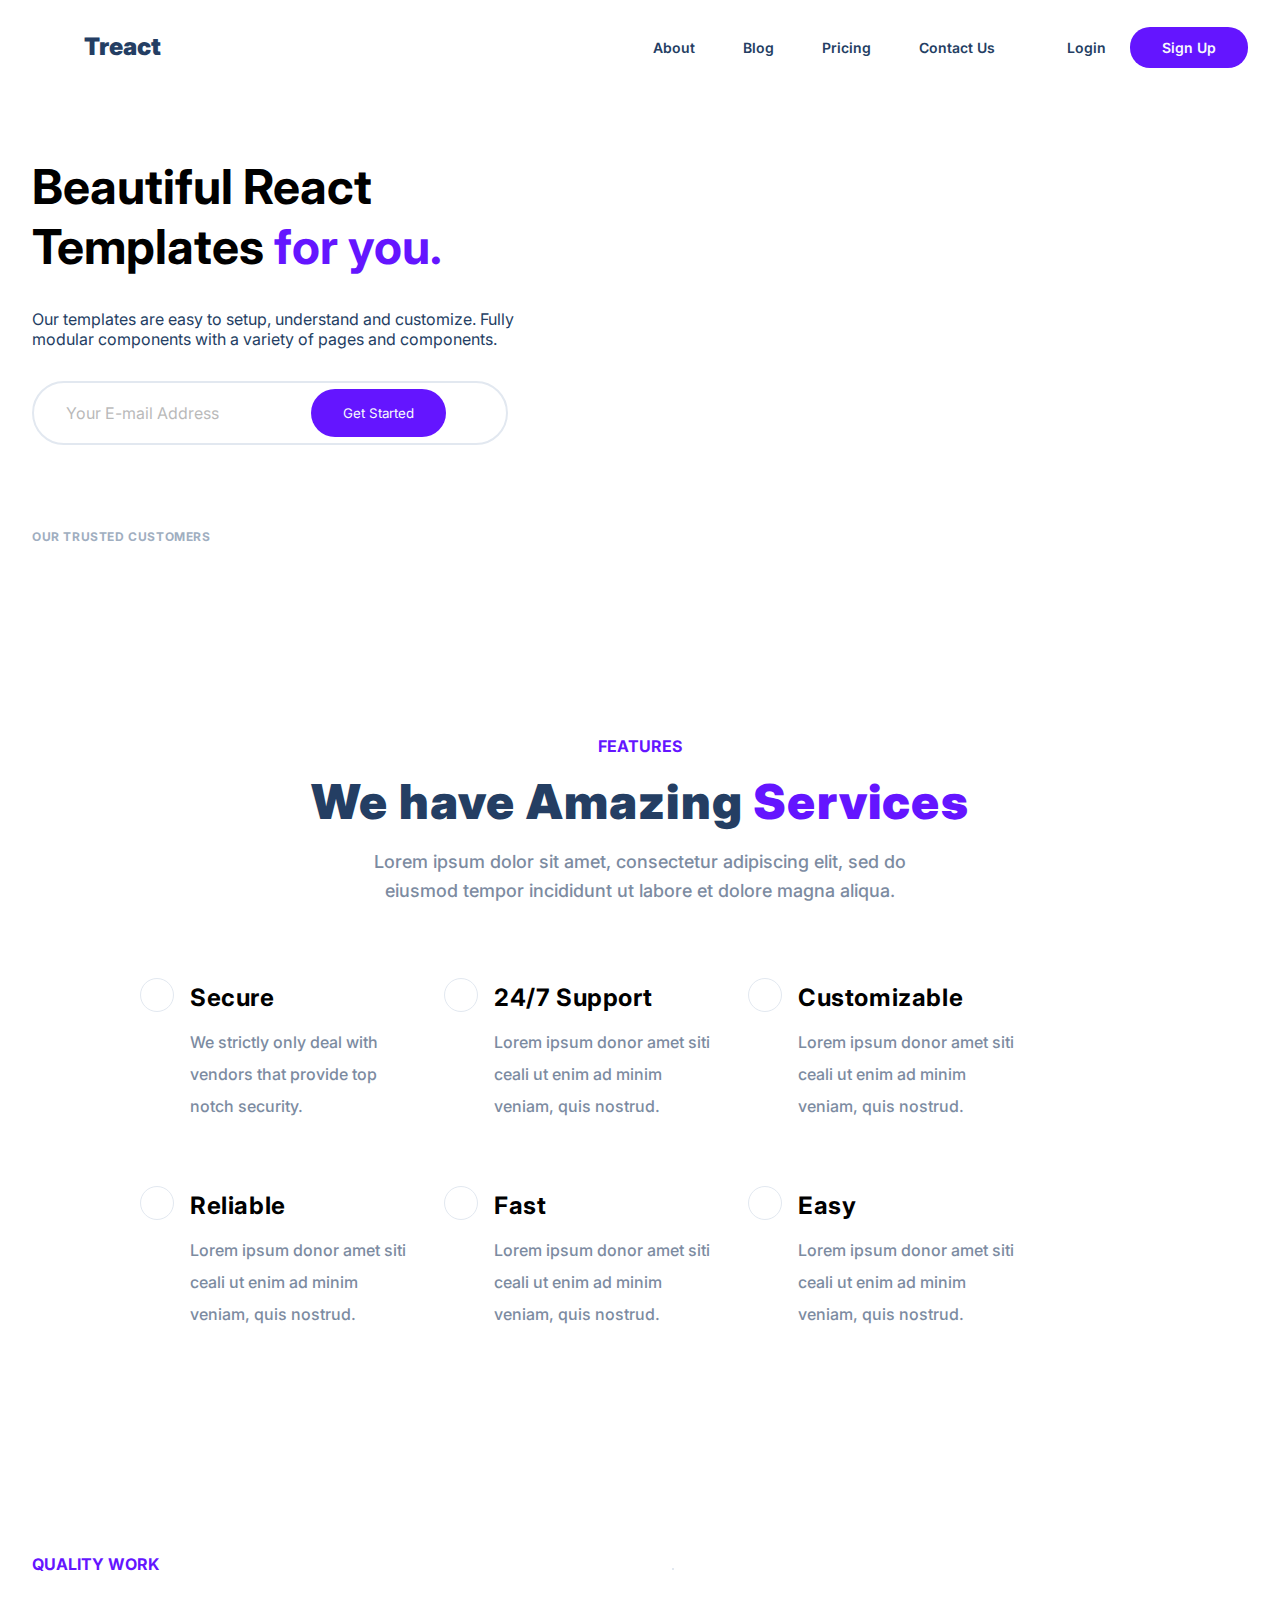
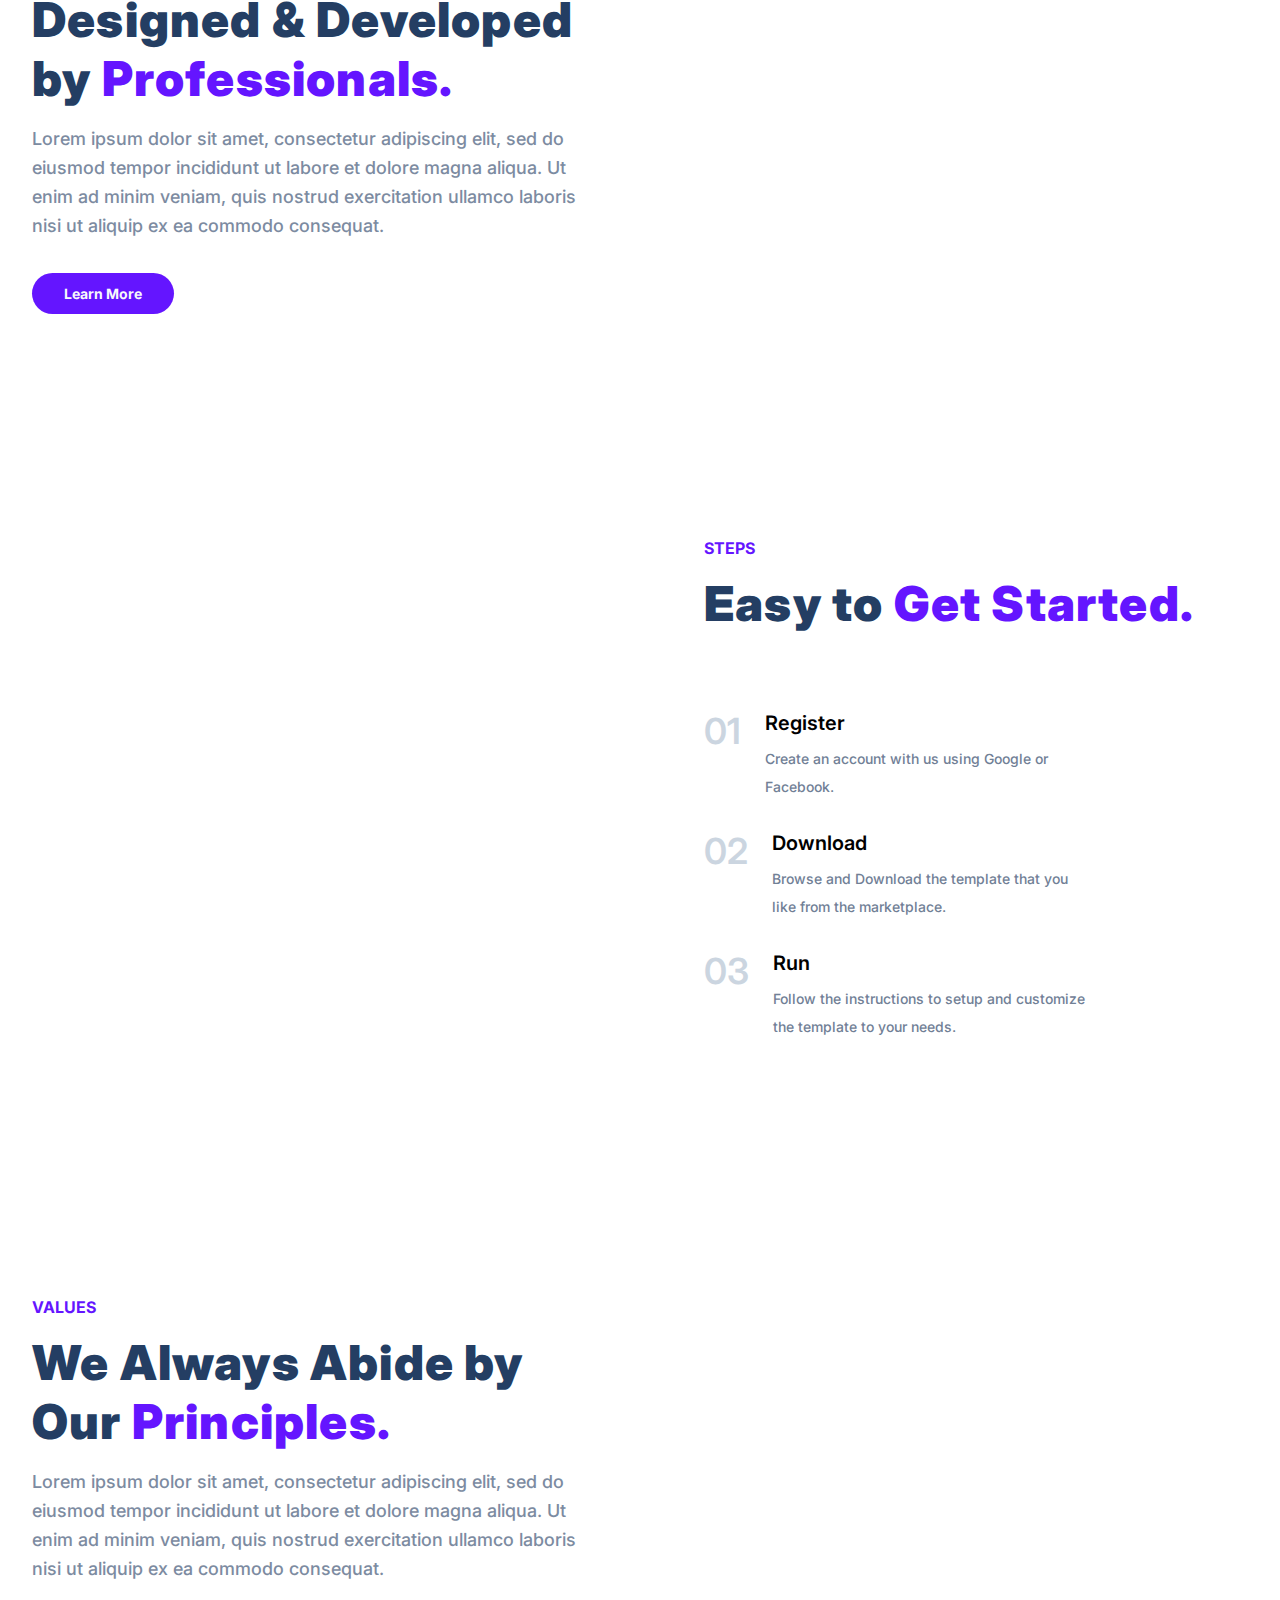
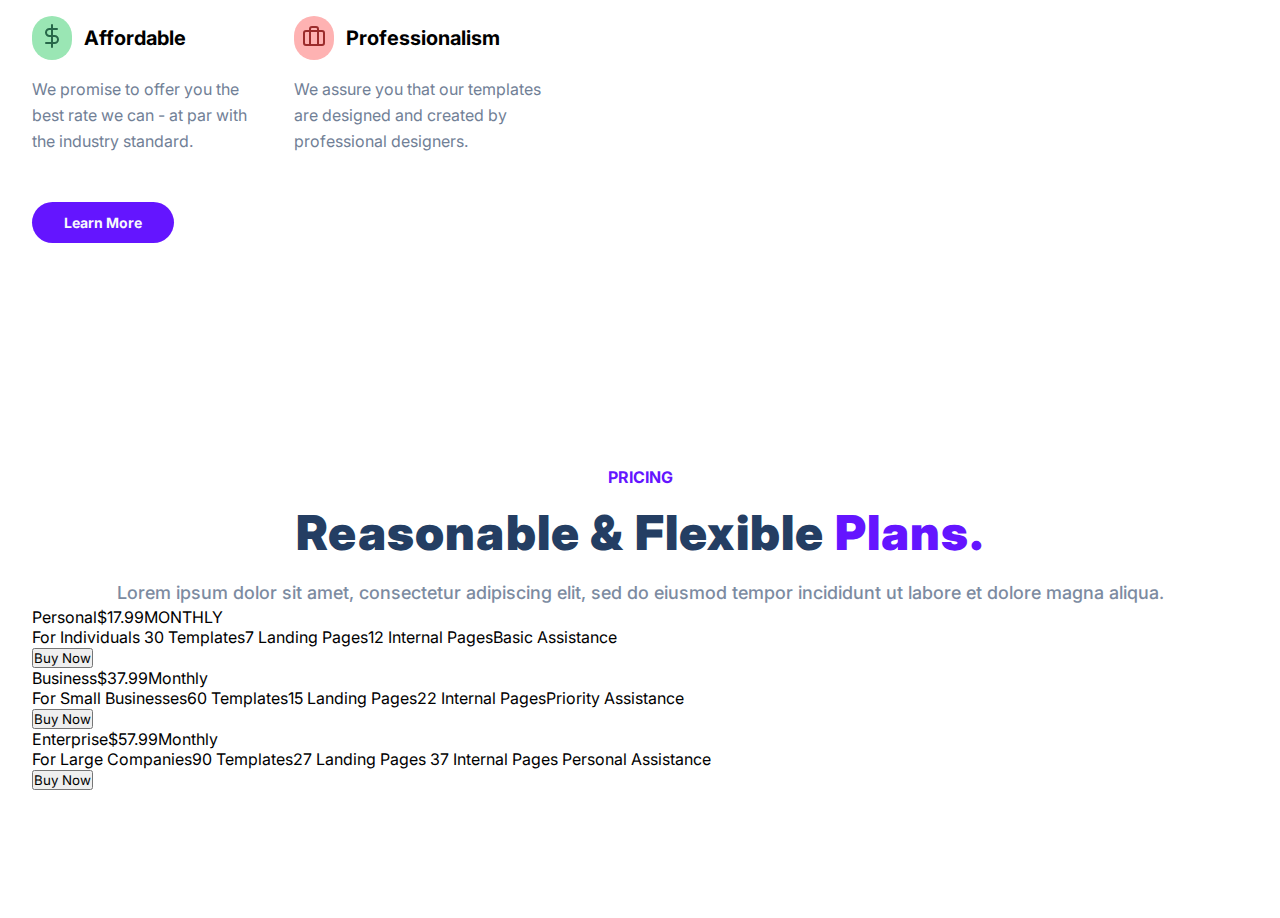
==== src/index.html @ ce2b564f "initial pricing plan boilerplate update" ====
<!DOCTYPE html>
<html lang="en">
  <head>
    <meta charset="UTF-8" />
    <meta http-equiv="X-UA-Compatible" content="IE=edge" />
    <meta name="viewport" content="width=device-width, initial-scale=1.0" />
    <title>Mock React Site</title>
    <link rel="stylesheet" href="styles.css" />
  </head>
  <body>
    <main class="header row">
      <nav>
        <div class="nav__container">
          <div class="nav__logo">
            <a
              class="nav__logo--txt"
              target="_blank"
              href="https://treact.owaiskhan.me/"
              ><img
                class="nav__logo--img"
                src="/assests/logo__Treact.svg"
                alt=""
              />Treact</a
            >
          </div>
          <ul class="nav-menu__links">
            <li><a href="#" class="nav-menu__link">About</a></li>
            <li><a href="#" class="nav-menu__link">Blog</a></li>
            <li><a href="#" class="nav-menu__link">Pricing</a></li>
            <li><a href="#" class="nav-menu__link">Contact Us</a></li>
            <li>
              <a href="#" class="nav-menu__link nav__link--secondary">Login</a>
            </li>
            <li>
              <a href="#" class="nav-menu__link nav__link--primary">Sign Up</a>
            </li>
          </ul>
        </div>
      </nav>

      <section class="landing row">
        <div class="landing__CTA">
          <h1 class="landing__CTA--title">
            Beautiful React Templates <span class="theme-purple">for you.</span>
          </h1>
          <p class="landing__CTA--para">
            Our templates are easy to setup, understand and customize. Fully
            modular components with a variety of pages and components.
          </p>
          <form action="#" class="landing__CTA--form">
            <input
              class="landing__CTA--form-email"
              type="email"
              name="email"
              id="email"
              placeholder="Your E-mail Address"
              required
            />
            <input
              class="landing__CTA--form-submit"
              type="submit"
              value="Get Started"
            />
          </form>
          <p class="landing__CTA--trusted-brands">
            Our Trusted Customers
            <img
              class="landing__CTA--trusted-img"
              src="/assests/trusted-customers__logos.png"
              alt=""
            />
          </p>
        </div>

        <figure class="landing__illustration">
          <img
            class="landing__illustration--img"
            src="/assests/illustration__landing-page.svg"
            alt=""
          />
        </figure>
      </section>
    </main>

    <section class="feautres__container">
      <div class="row">
        <div class="features__header">
          <p class="features__subTitle subTitle">Features</p>
          <h2 class="features__title title">
            We have Amazing <span class="theme-purple">Services</span>
          </h2>
          <p class="features__header--para para">
            Lorem ipsum dolor sit amet, consectetur adipiscing elit, sed do
            eiusmod tempor incididunt ut labore et dolore magna aliqua.
          </p>
        </div>

        <div class="feature__cards">
          <div class="feature__card">
            <img
              src="/assests/services-logo__secure.svg"
              alt=""
              class="feature__card--icon"
            />
            <span class="feature__card--text">
              <span class="feature__card--title">Secure</span>
              <p class="feature__card--para">
                We strictly only deal with vendors that provide top notch
                security.
              </p>
            </span>
          </div>
          <div class="feature__card">
            <img
              src="/assests/services-logo__support.svg"
              alt=""
              class="feature__card--icon"
            />
            <span class="feature__card--text">
              <span class="feature__card--title">24/7 Support</span>
              <p class="feature__card--para">
                Lorem ipsum donor amet siti ceali ut enim ad minim veniam, quis
                nostrud.
              </p>
            </span>
          </div>
          <div class="feature__card">
            <img
              src="/assests/services-logo__customizable.svg"
              alt=""
              class="feature__card--icon"
            />
            <span class="feature__card--text">
              <span class="feature__card--title">Customizable</span>
              <p class="feature__card--para">
                Lorem ipsum donor amet siti ceali ut enim ad minim veniam, quis
                nostrud.
              </p>
            </span>
          </div>
          <div class="feature__card">
            <img
              src="/assests/services-logo__reliable.svg"
              alt=""
              class="feature__card--icon"
            /><span class="feature__card--text">
              <span class="feature__card--title">Reliable</span>
              <p class="feature__card--para">
                Lorem ipsum donor amet siti ceali ut enim ad minim veniam, quis
                nostrud.
              </p>
            </span>
          </div>
          <div class="feature__card">
            <img
              src="/assests/services-logo__fast.svg"
              alt=""
              class="feature__card--icon"
            /><span class="feature__card--text">
              <span class="feature__card--title">Fast</span>
              <p class="feature__card--para">
                Lorem ipsum donor amet siti ceali ut enim ad minim veniam, quis
                nostrud.
              </p>
            </span>
          </div>
          <div class="feature__card">
            <img
              src="/assests/services-logo__easy.svg"
              alt=""
              class="feature__card--icon"
            /><span class="feature__card--text">
              <span class="feature__card--title">Easy</span>
              <p class="feature__card--para">
                Lorem ipsum donor amet siti ceali ut enim ad minim veniam, quis
                nostrud.
              </p>
            </span>
          </div>
        </div>
      </div>
    </section>

    <section class="container" id="quality">
      <div class="row">
        <div class="quality-section__wrapper">
          <div class="quality__text-container">
            <p class="quality__text--subtitle subTitle">Quality Work</p>
            <h2 class="quality__text--title title">
              Designed & Developed by
              <span class="theme-purple">Professionals.</span>
            </h2>
            <p class="quality__text--para para">
              Lorem ipsum dolor sit amet, consectetur adipiscing elit, sed do
              eiusmod tempor incididunt ut labore et dolore magna aliqua. Ut
              enim ad minim veniam, quis nostrud exercitation ullamco laboris
              nisi ut aliquip ex ea commodo consequat.
            </p>
            <button class="quality__text--button learn-more__button">
              Learn More
            </button>
          </div>
          <figure class="quality__illustration">
            <img
              src="/assests/illustration__quality-work-section.png"
              alt=""
              class="quality__illustration--img"
            />
          </figure>
        </div>
      </div>
    </section>

    <section id="steps" class="container">
      <div class="row">
        <div class="steps-section__wrapper">
          <figure class="steps__illustration">
            <img
              src="/assests/illustratation__steps-section.png"
              alt=""
              class="steps__illustration--img"
            />
          </figure>
          <div class="steps__text-container">
            <p class="steps__text--subtitle subTitle">Steps</p>
            <h2 class="steps__text--title title">
              Easy to <span class="theme-purple">Get Started.</span>
            </h2>
            <ul class="steps__get-started-steps">
              <li class="steps__get-started-step">
                <div class="steps__get-started-step--number">01</div>
                <div class="steps__get-started-step--description">
                  <h6 class="steps__get-started-step--description-title">
                    Register
                  </h6>
                  <p class="steps__get-started-step--description-para">
                    Create an account with us using Google or Facebook.
                  </p>
                </div>
              </li>
              <li class="steps__get-started-step">
                <div class="steps__get-started-step--number">02</div>
                <div class="steps__get-started-step--description">
                  <h6 class="steps__get-started-step--description-title">
                    Download
                  </h6>
                  <p class="steps__get-started-step--description-para">
                    Browse and Download the template that you like from the
                    marketplace.
                  </p>
                </div>
              </li>
              <li class="steps__get-started-step">
                <div class="steps__get-started-step--number">03</div>
                <div class="steps__get-started-step--description">
                  <h6 class="steps__get-started-step--description-title">
                    Run
                  </h6>
                  <p class="steps__get-started-step--description-para">
                    Follow the instructions to setup and customize the template
                    to your needs.
                  </p>
                </div>
              </li>
            </ul>
          </div>
        </div>
      </div>
    </section>

    <section class="container">
      <div class="row">
        <div class="values-section__wrapper">
          <div class="values__text-wrapper">
            <p class="values__text--subTitle subTitle">Values</p>
            <h2 class="values__text--title title">
              We Always Abide by Our
              <span class="theme-purple">Principles.</span>
            </h2>
            <p class="values__text--para para">
              Lorem ipsum dolor sit amet, consectetur adipiscing elit, sed do
              eiusmod tempor incididunt ut labore et dolore magna aliqua. Ut
              enim ad minim veniam, quis nostrud exercitation ullamco laboris
              nisi ut aliquip ex ea commodo consequat.
            </p>
            <ul class="values__text--subparas">
              <li class="values__text--subpara">
                <div class="values__text--subpara-header">
                  <div class="values__text--subpara-header-icon dollar-icon">
                    <svg
                      xmlns="http://www.w3.org/2000/svg"
                      width="24"
                      height="24"
                      viewBox="0 0 24 24"
                      fill="none"
                      stroke="currentColor"
                      stroke-width="2"
                      stroke-linecap="round"
                      stroke-linejoin="round"
                      class="feather feather-dollar-sign"
                    >
                      <line x1="12" y1="1" x2="12" y2="23"></line>
                      <path
                        d="M17 5H9.5a3.5 3.5 0 0 0 0 7h5a3.5 3.5 0 0 1 0 7H6"
                      ></path>
                    </svg>
                  </div>
                  <div class="values__text--subpara-header-title">
                    Affordable
                  </div>
                </div>
                <p class="values__text--subpara-description">
                  We promise to offer you the best rate we can - at par with the
                  industry standard.
                </p>
              </li>
              <li class="values__text--subpara">
                <div class="values__text--subpara-header">
                  <div class="values__text--subpara-header-icon case-icon">
                    <svg
                      xmlns="http://www.w3.org/2000/svg"
                      width="24"
                      height="24"
                      viewBox="0 0 24 24"
                      fill="none"
                      stroke="currentColor"
                      stroke-width="2"
                      stroke-linecap="round"
                      stroke-linejoin="round"
                      class="feather feather-briefcase"
                    >
                      <rect
                        x="2"
                        y="7"
                        width="20"
                        height="14"
                        rx="2"
                        ry="2"
                      ></rect>
                      <path
                        d="M16 21V5a2 2 0 0 0-2-2h-4a2 2 0 0 0-2 2v16"
                      ></path>
                    </svg>
                  </div>
                  <div class="values__text--subpara-header-title">
                    Professionalism
                  </div>
                </div>
                <p class="values__text--subpara-description">
                  We assure you that our templates are designed and created by
                  professional designers.
                </p>
              </li>
            </ul>
            <button class="values__text--button learn-more__button">
              Learn More
            </button>
          </div>
          <figure class="values__illustration">
            <img
              src="/assests/illustration__values.svg"
              alt=""
              class="values__illustration--img"
            />
          </figure>
        </div>
      </div>
    </section>

    <section id="pricing" class="container">
      <div class="row">
        <div class="pricing-section__wrapper">
          <div class="pricing__text--wrapper">
            <div class="pricing__text--subtitle subTitle">Pricing</div>
            <div class="pricing__text-title title">
              Reasonable & Flexible <span class="theme-purple">Plans.</span>
            </div>
            <div class="pricing__text--para para">
              Lorem ipsum dolor sit amet, consectetur adipiscing elit, sed do
              eiusmod tempor incididunt ut labore et dolore magna aliqua.
            </div>
          </div>
          <div class="pricing__plans--wrapper">
            <div class="pricing__plan">
              <div class="pricing__plan--header">
                <span class="pricing__plan--header-name">Personal</span
                ><span class="pricing__plan--header-price">$17.99</span
                ><span class="pricing__plan--header-duration">MONTHLY</span>
              </div>
              <div class="pricing__plan--features">
                <span class="pricing__plan--feature-header"
                  >For Individuals </span
                ><span class="pricing__plan--feature">30 Templates</span
                ><span class="pricing__plan--feature">7 Landing Pages</span
                ><span class="pricing__plan--feature">12 Internal Pages</span
                ><span class="pricing__plan--feature">Basic Assistance</span>
              </div>
              <div class="pricing__plan--action">
                <button class="pricing__plan--action-button">Buy Now</button>
              </div>
            </div>
            <div class="pricing__plan">
              <div class="pricing__plan--header">
                <span class="pricing__plan--header-name">Business</span
                ><span class="pricing__plan--header-price">$37.99</span
                ><span class="pricing__plan--header-duration">Monthly</span>
              </div>
              <div class="pricing__plan--features">
                <span class="pricing__plan--feature-header"
                  >For Small Businesses</span
                ><span class="pricing__plan--feature">60 Templates</span
                ><span class="pricing__plan--feature">15 Landing Pages</span
                ><span class="pricing__plan--feature">22 Internal Pages</span
                ><span class="pricing__plan--feature">Priority Assistance</span>
              </div>
              <div class="pricing__plan--action">
                <button class="pricing__plan--action-button">Buy Now</button>
              </div>
            </div>
            <div class="pricing__plan">
              <div class="pricing__plan--header">
                <span class="pricing__plan--header-name">Enterprise</span
                ><span class="pricing__plan--header-price">$57.99</span
                ><span class="pricing__plan--header-duration">Monthly</span>
              </div>
              <div class="pricing__plan--features">
                <span class="pricing__plan--feature-header"
                  >For Large Companies</span
                ><span class="pricing__plan--feature">90 Templates</span
                ><span class="pricing__plan--feature">27 Landing Pages </span
                ><span class="pricing__plan--feature">37 Internal Pages </span
                ><span class="pricing__plan--feature"
                  >Personal Assistance
                </span>
              </div>
              <div class="pricing__plan--action">
                <button class="pricing__plan--action-button">Buy Now</button>
              </div>
            </div>
          </div>
        </div>
      </div>
    </section>
  </body>
</html>
---- src/styles.css ----
@import url("https://fonts.googleapis.com/css2?family=Inter:wght@400;500;600;700;900&display=swap");
* {
  font-family: "Inter", sans-serif;
  margin: 0;
  padding: 0;
  box-sizing: border-box;
}

/* ----- Generic Styles -------*/
body {
  padding: 32px;
}

.container {
  padding: 96px 0;
}

.row {
  width: 100%;
  max-width: 1280px;
  margin: 0 auto;
}

ul,
li {
  list-style: none;
}

a {
  text-decoration: none;
}

.theme-purple {
  color: #6415ff;
}

.subTitle {
  margin-bottom: 1rem;
  color: #6415ff;
  font-size: inherit;
  font-weight: 700;
  text-transform: uppercase;
}

.title {
  font-size: 3rem;
  font-weight: 900;
  letter-spacing: 0.025em;
  color: rgb(36 62 99);
}

.para {
  width: 100%;
  font-size: 1.125rem;
  margin-top: 1rem;
  font-weight: 500;
  line-height: 1.625;
  color: rgb(124 139 161);
}

.learn-more__button {
  color: #f7fafc;
  background-color: #6415ff;
  display: inline-block;
  font-size: 0.875rem;
  border-radius: 9999px;
  padding: 0.75rem 2rem;
  font-weight: 700;
  transition: all 300ms ease-in;
  cursor: pointer;
  width: fit-content;
  border: none;
}

.learn-more__button:hover {
  background-color: #5011cc;
}

/* --------- Navbar ------------- */
nav {
  display: flex;
}

.nav__container {
  width: 100%;
  max-width: 1280px;
  margin: 0 auto;
  display: flex;
  justify-content: space-between;
  align-items: center;
}

.nav__logo {
  margin-right: 24px;
}

.nav__logo--img {
  width: 40px;
  margin-right: 12px;
}

.nav__logo--txt {
  display: flex;
  align-items: center;
  text-decoration: none;
  color: #243e63;
  font-size: 24px;
  font-weight: 900;
  transition: all 200ms ease-in-out;
}

.nav__logo--txt:hover {
  color: #6415ff;
}

.nav-menu__links {
  display: flex;
  justify-content: space-around;
}

.nav-menu__link {
  margin: 0 24px;
  color: #243e63;
  font-size: 14px;
  font-weight: 600;
  padding-bottom: 4px;
  transition: color 300ms ease-in;
}

.nav-menu__link:hover {
  color: #6415ff;
  border-bottom: solid #6415ff 2px;
}

.nav__link--secondary {
  margin-left: 48px;
}

.nav__link--primary {
  color: #f7fafc;
  background-color: #6415ff;
  margin: 0;
  padding: 12px 32px;
  border-radius: 20px;
}

.nav__link--primary:hover {
  border: none;
  color: #edf2f7;
  background-color: #5011cc;
}

/* ------------ landing section ----------- */
.landing {
  padding: 96px 0;
  display: flex;
}

.landing__CTA {
  width: 40%;
  display: flex;
  flex-direction: column;
}

.landing__CTA--title {
  font-size: 3rem;
  font-weight: 700;
  line-height: 1.25;
}

.landing__CTA--para {
  margin: 2rem 0;
  font-size: 1rem;
  line-height: inherit;
  color: #243e63;
}

.landing__CTA--form {
  position: relative;
}

.landing__CTA--form-email {
  padding: 1.25rem 12rem 1.25rem 2rem;
  border: solid 2px rgb(226, 232, 240);
  border-radius: 9999px;
  font-size: 100%;
}

.landing__CTA--form-email::placeholder {
  opacity: 0.5;
}

.landing__CTA--form-submit {
  position: absolute;
  top: 0;
  bottom: 0;
  right: 4rem;
  margin: 8px 8px 8px 0%;
  padding: 1rem 2rem;
  border-radius: 2rem;
  color: #f7fafc;
  background-color: #6415ff;
  border: none;
}

.landing__CTA--trusted-brands {
  margin-top: 5rem;
  font-size: 0.75rem;
  font-weight: 700;
  text-transform: uppercase;
  letter-spacing: 0.05em;
  color: rgb(160 174 192);
}

.landing__CTA--trusted-img {
  padding-right: 8rem;
  margin-top: 1rem;
  width: 100%;
  opacity: 0.5;
}

.landing__illustration {
  width: 60%;
}

.landing__illustration--img {
  width: 100%;
}

/* ----------- features ------------ */
.feautres__container {
  padding: 96px 0;
}

.feautres__container .row {
  display: flex;
  flex-direction: row;
  align-items: stretch;
  justify-content: center;
  max-width: 1024px;
  flex-flow: column wrap;
}

.features__header {
  display: flex;
  flex-direction: column;
  justify-content: center;
  align-items: center;
}

.features__title {
  text-align: center;
}

.features__header--para {
  text-align: center;
  max-width: 36rem;
}

.feature__cards {
  margin-top: 2.5rem;
  display: flex;
  flex-wrap: wrap;
}

.feature__card {
  width: calc(100% / 3);
  max-width: 18rem;
  flex-direction: row;
  justify-content: space-between;
  align-items: flex-start;
  text-align: left;
  display: flex;
  height: 100%;
  padding: 2rem 0.25rem;
  margin: 0 8px;
}

.feature__card--icon {
  flex-shrink: 0;
  border-radius: 9999px;
  border-width: 1px;
  padding: 1rem;
  text-align: center;
  border: solid 1px rgb(226, 232, 240);
  max-width: 100%;
}

.feature__card--text {
  text-align: left;
  margin-left: 1rem;
  margin-top: 0.5rem;
}

.feature__card--title {
  margin-top: 1rem;
  font-size: 1.5rem;
  font-weight: 700;
  line-height: 1;
  letter-spacing: 0.025em;
}

.feature__card--para {
  margin-top: 1rem;
  font-weight: 500;
  line-height: 2;
  color: rgb(124 139 161);
}

/* ---------- Quality Work Section ---------- */

.quality-section__wrapper {
  width: 100%;
  display: flex;
  flex-direction: row;
}

.quality__text-container {
  width: 50%;
  display: flex;
  flex-direction: column;
  margin-right: 4rem;
}

.quality__text--button {
  margin-top: 2rem;
}

.quality__illustration {
  width: 50%;
}

.quality__illustration--img {
  width: 100%;
  border: solid rgb(226, 232, 240) 1px;
}

/* ----------- steps ------------------. */
.steps-section__wrapper {
  width: 100%;
  display: flex;
  flex-direction: row;
}

.steps__illustration {
  width: 50%;
  display: flex;
  align-items: center;
  flex-shrink: 0;
}

.steps__illustration--img {
  max-width: 100%;
}

.steps__text-container {
  width: 50%;
  display: flex;
  flex-direction: column;
  margin-left: 4rem;
  padding: 2rem 0;
  justify-content: center;
}

.steps__get-started-steps {
  margin-top: 3rem;
}

.steps__get-started-step {
  margin-top: 2rem;
  display: flex;
  flex-direction: row;
  align-items: flex-start;
}

.steps__get-started-step--number {
  font-size: 2.25rem;
  font-weight: 600;
  line-height: 1;
  color: rgb(203 213 224);
}

.steps__get-started-step--description {
  margin-left: 1.5rem;
}

.steps__get-started-step--description-title {
  font-size: 1.25rem;
  font-weight: 600;
  line-height: 1;
}

.steps__get-started-step--description-para {
  margin-top: 0.75rem;
  max-width: 20rem;
  font-size: 0.875rem;
  font-weight: 500;
  line-height: 2;
  color: rgb(113 128 150);
}

/* --------------- Values ----------- */
.values-section__wrapper {
  width: 100%;
  display: flex;
}

.values__text-wrapper {
  width: 50%;
  margin-right: 4rem;
  padding: 2rem 0;
}

.values__text--subparas {
  display: flex;
  max-width: none;
  text-align: left;
}

.values__text--subpara {
  margin-top: 2rem;
  margin-right: 2rem;
  display: flex;
  flex-direction: column;
  align-items: flex-start;
}

.values__text--subpara-header {
  display: flex;
  align-items: center;
}

.values__text--subpara-header-icon {
  padding: 0.5rem;
  flex-shrink: 0;
  margin: auto;
  border-radius: 9999px;
  vertical-align: middle;
  overflow: hidden;
}

.dollar-icon {
  background-color: #9ae6b4;
  color: rgb(39 103 73);
}

.case-icon {
  background-color: rgb(254, 178, 178);
  color: rgb(155, 44, 44);
}

.values__text--subpara-header-title {
  margin-left: 0.75rem;
  font-size: 1.25rem;
  font-weight: 700;
}

.values__text--subpara-description {
  margin-top: 1rem;
  line-height: 1.625;
  color: #718096;
}

.values__text--button {
  margin-top: 3rem;
}

.values__illustration {
  width: 50%;
  display: flex;
  align-items: center;
  flex-shrink: 0;
}

.values__illustration--img {
  width: 100%;
}

/* --------------- Pricing ----------- */
.pricing__text--wrapper {
  text-align: center;
}
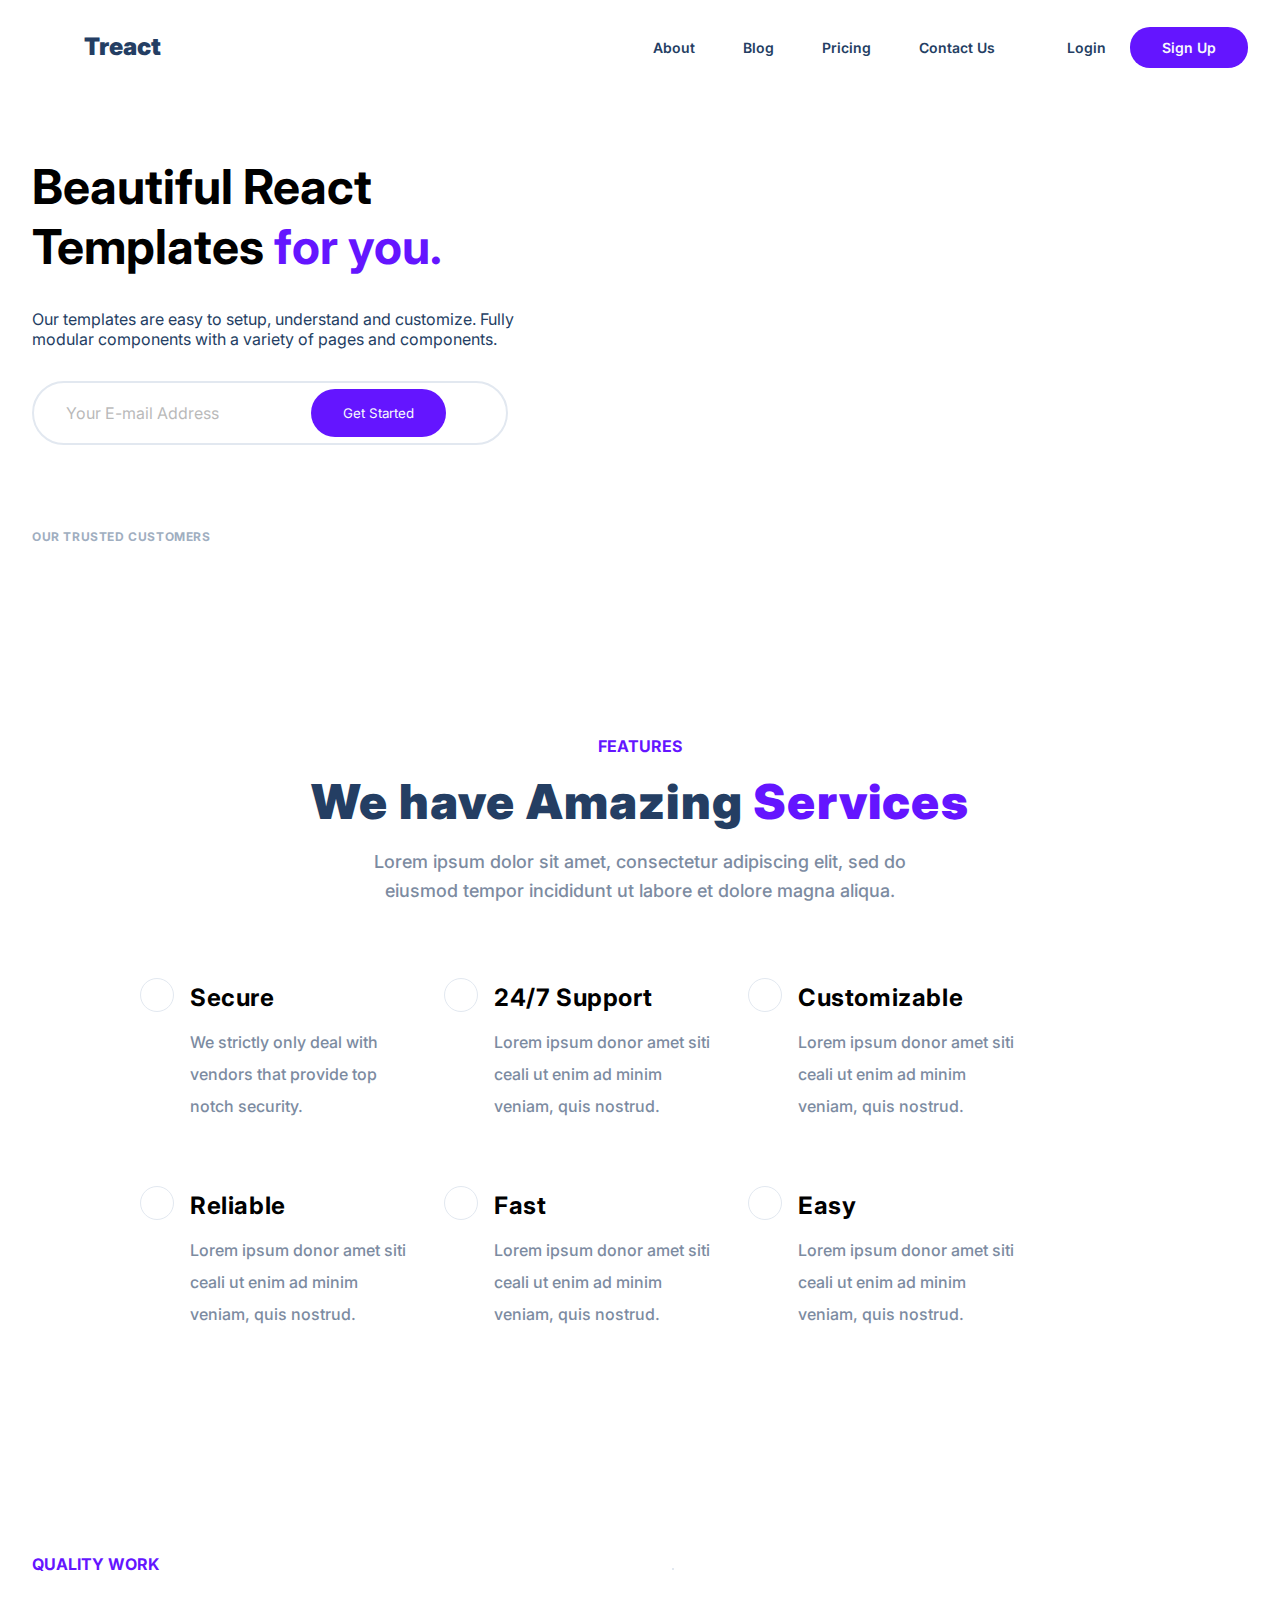
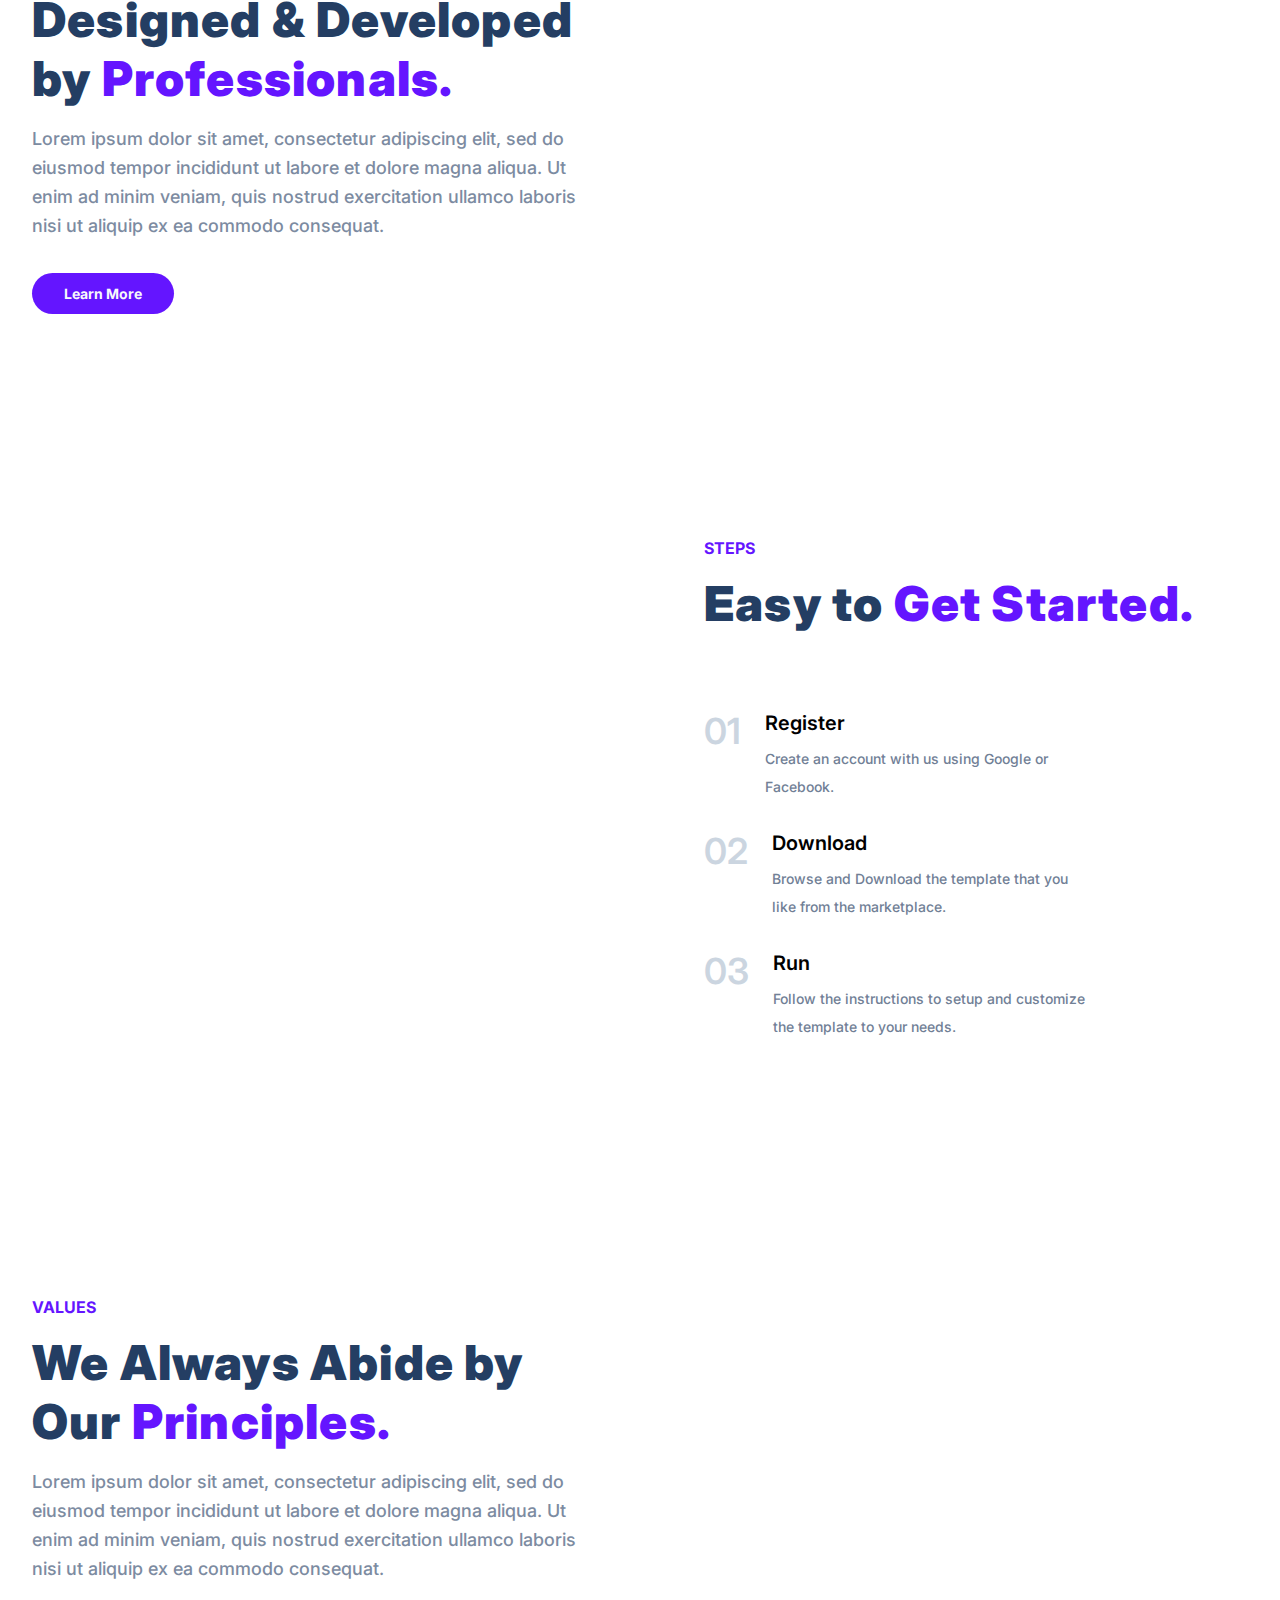
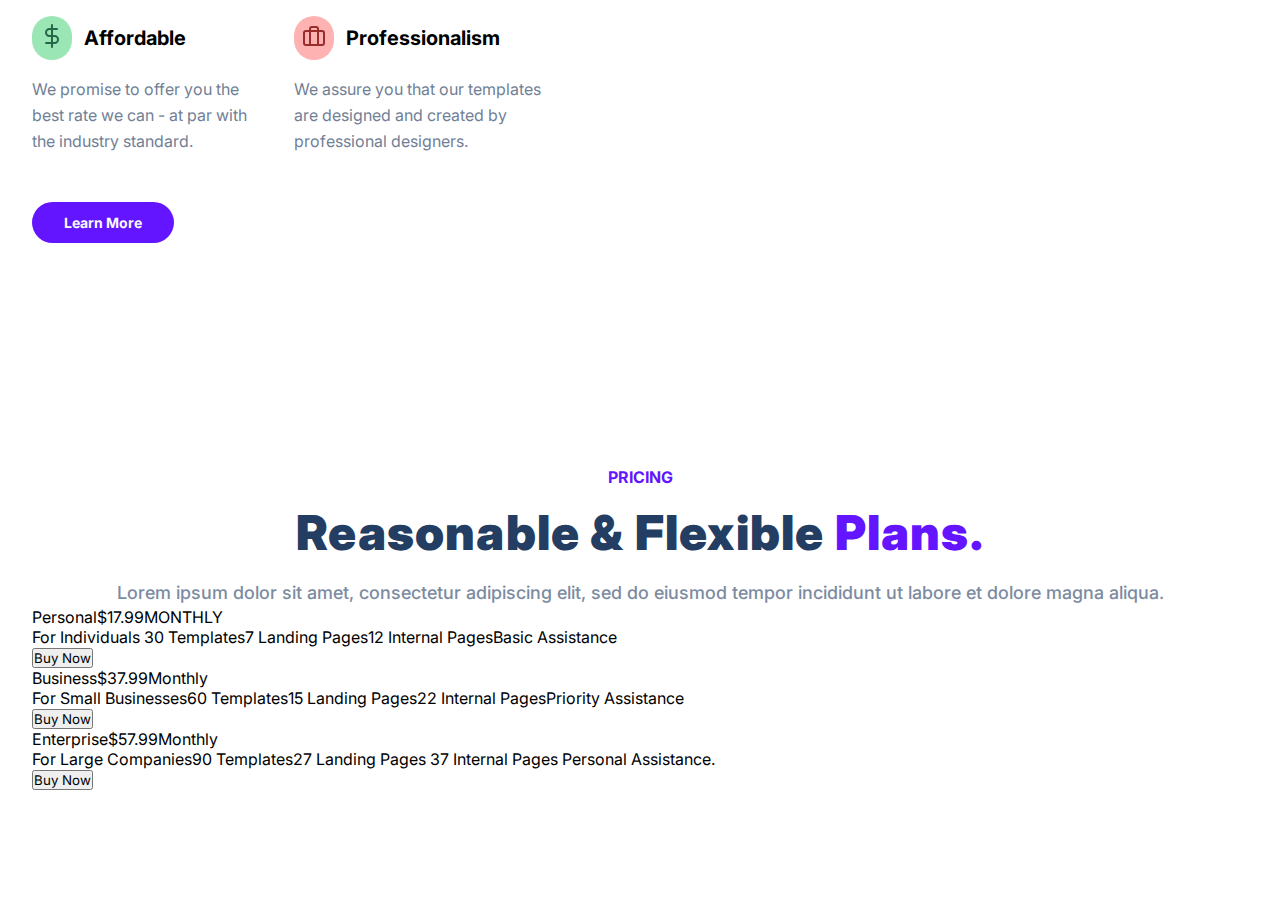
==== commit 2e4ce478: "Update index.html" ====
--- a/src/index.html
+++ b/src/index.html
@@ -430,7 +430,7 @@
                 ><span class="pricing__plan--feature">27 Landing Pages </span
                 ><span class="pricing__plan--feature">37 Internal Pages </span
                 ><span class="pricing__plan--feature"
-                  >Personal Assistance
+                  >Personal Assistance.
                 </span>
               </div>
               <div class="pricing__plan--action">
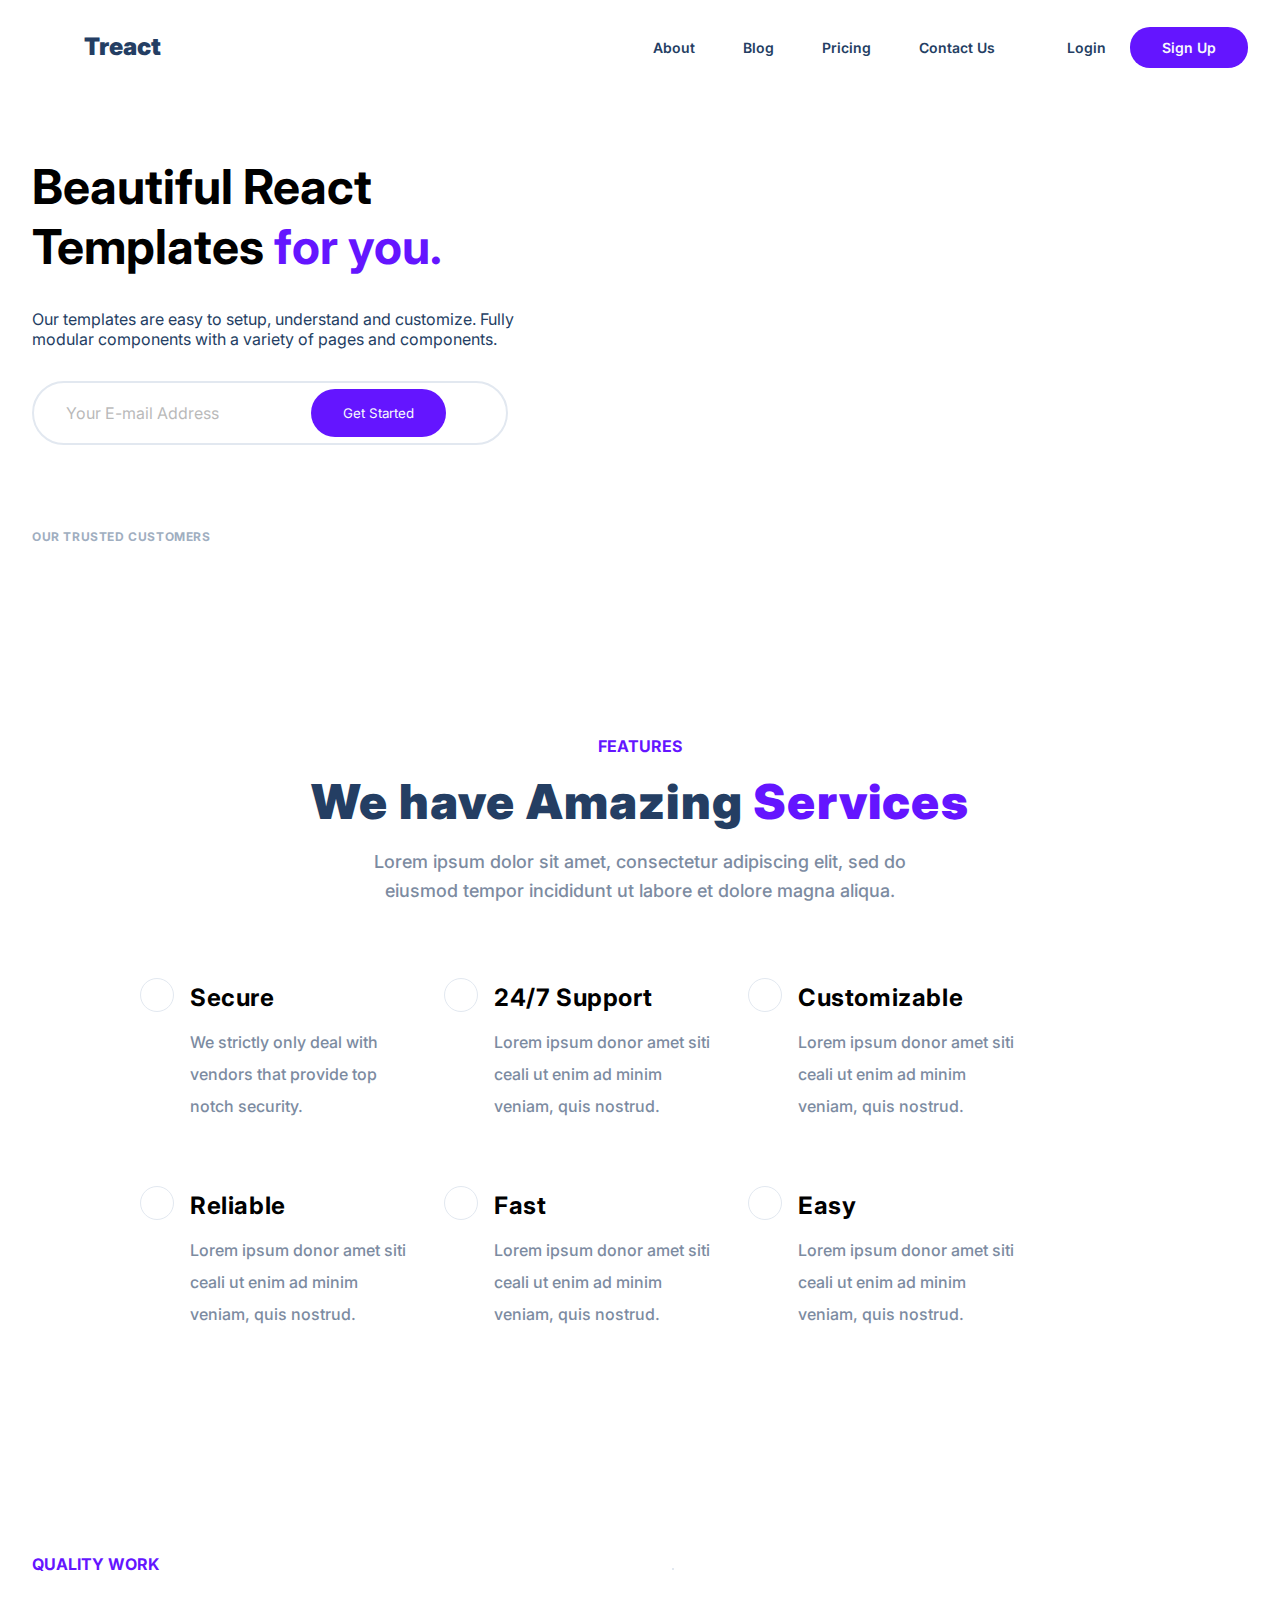
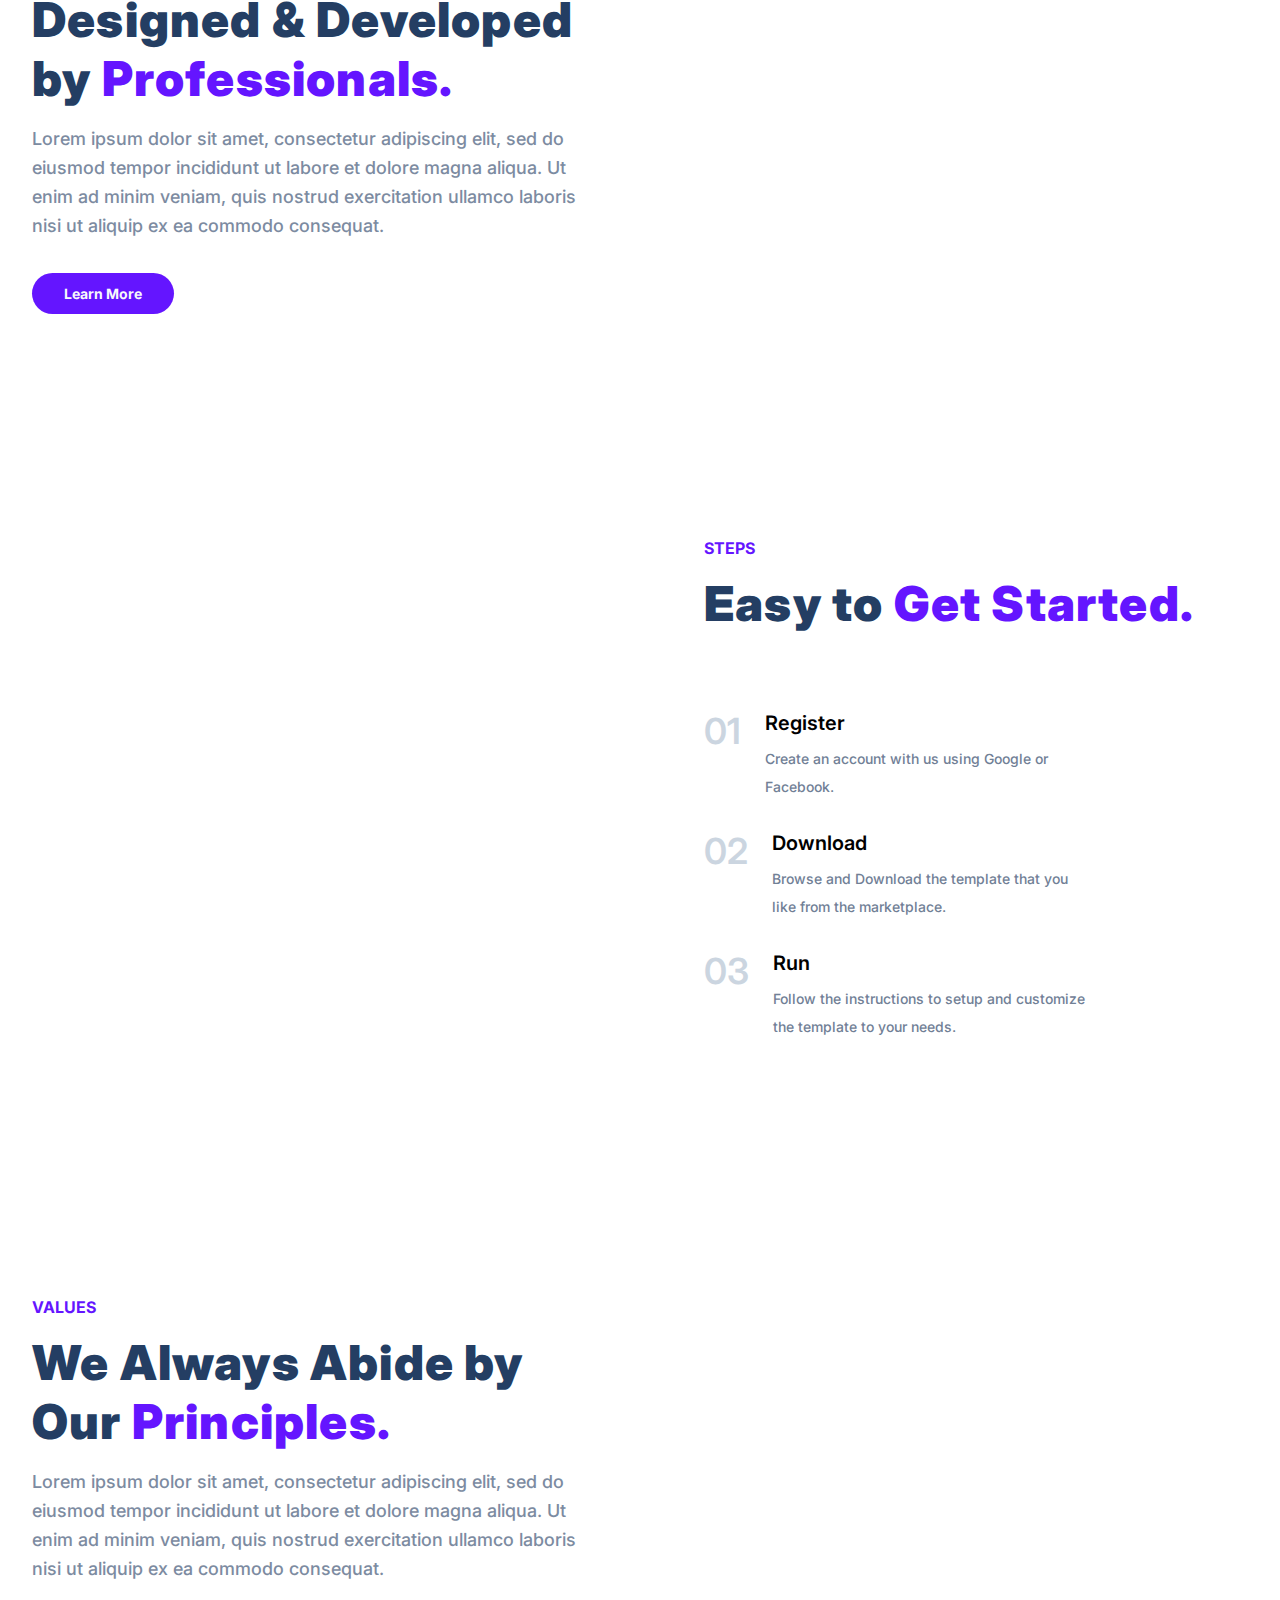
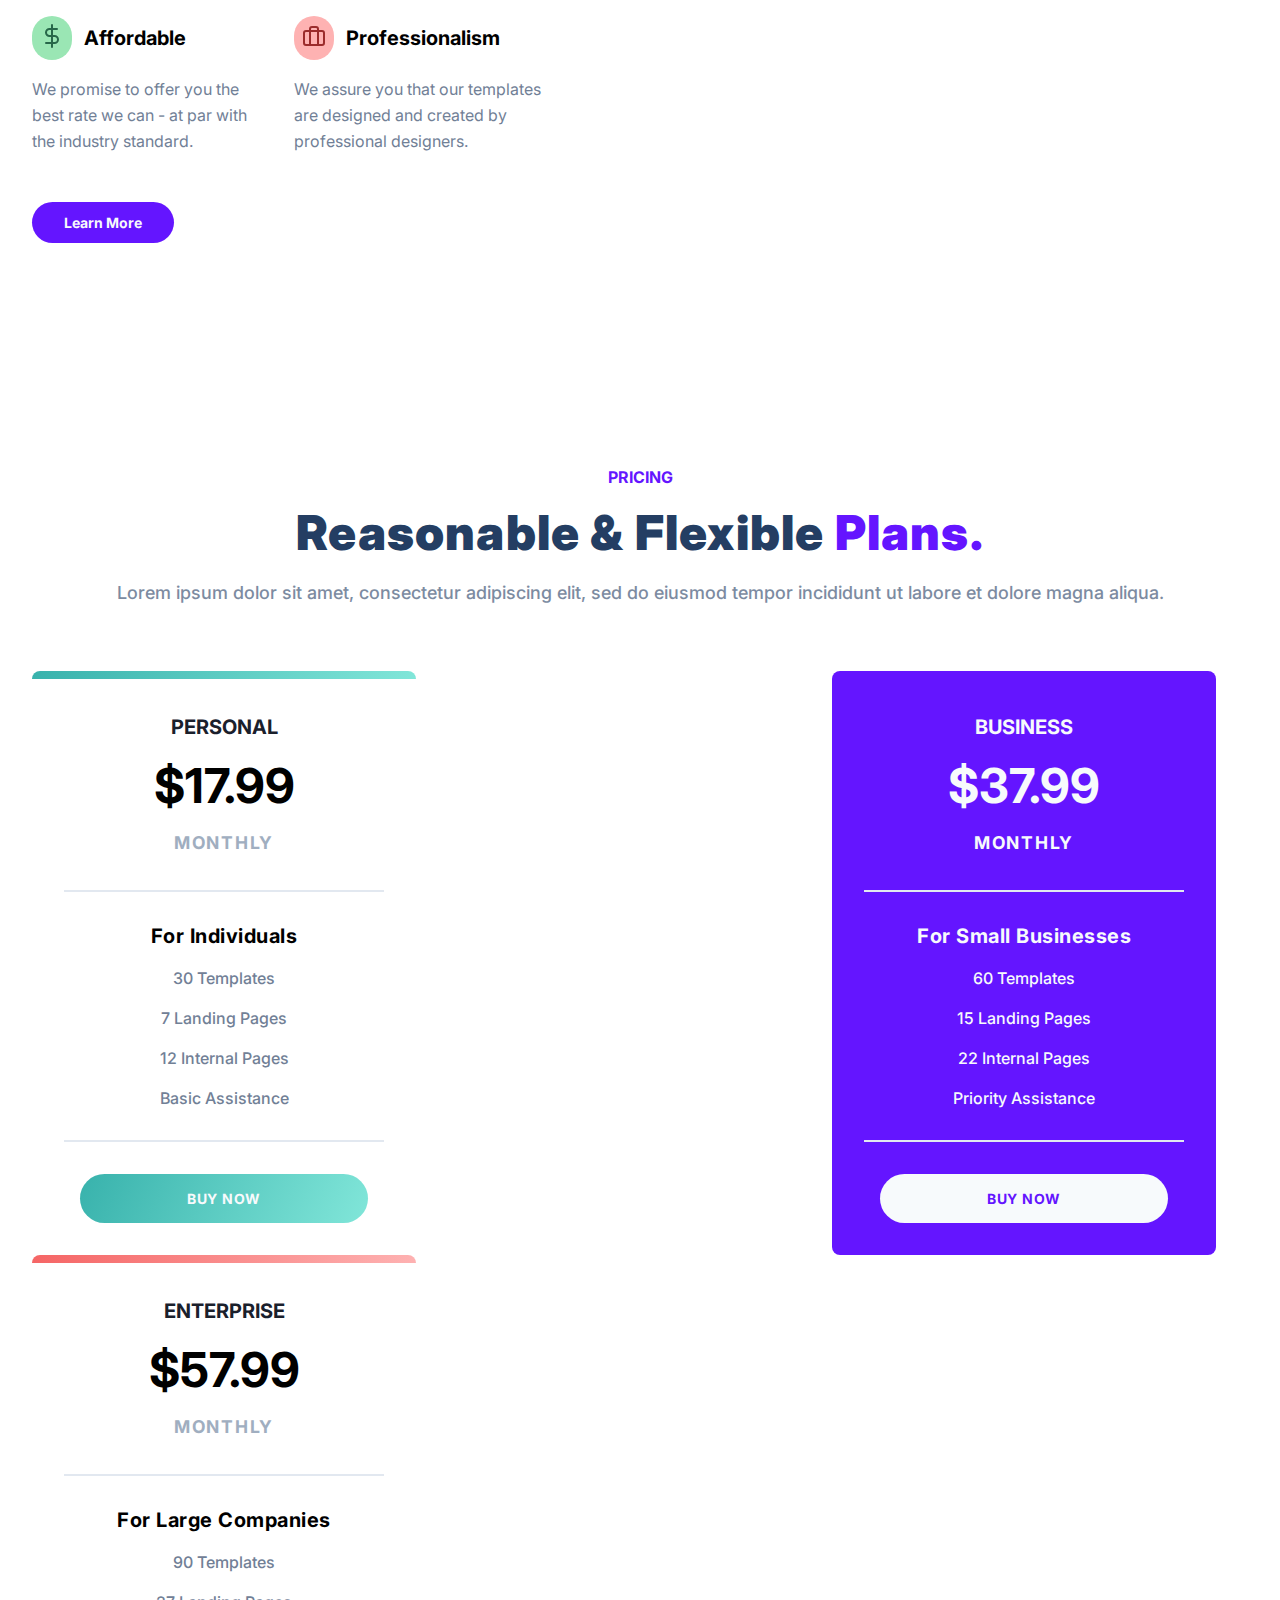
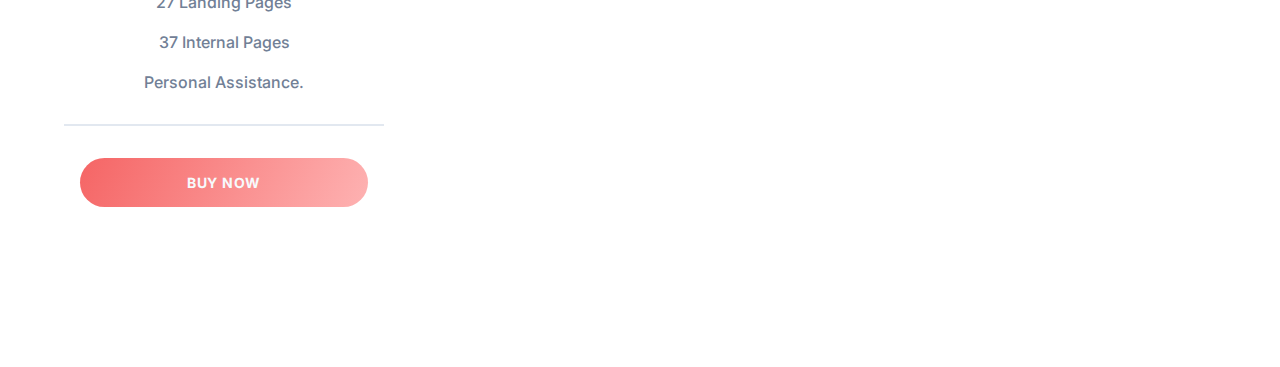
==== commit 9a92d045: "finished__pricing__plan section" ====
--- a/src/index.html
+++ b/src/index.html
@@ -382,6 +382,7 @@
           </div>
           <div class="pricing__plans--wrapper">
             <div class="pricing__plan">
+              <div class="pricing__plan--top-border"></div>
               <div class="pricing__plan--header">
                 <span class="pricing__plan--header-name">Personal</span
                 ><span class="pricing__plan--header-price">$17.99</span
@@ -399,25 +400,44 @@
                 <button class="pricing__plan--action-button">Buy Now</button>
               </div>
             </div>
-            <div class="pricing__plan">
+            <div class="pricing__plan business__pricing--plan">
               <div class="pricing__plan--header">
-                <span class="pricing__plan--header-name">Business</span
-                ><span class="pricing__plan--header-price">$37.99</span
-                ><span class="pricing__plan--header-duration">Monthly</span>
+                <span class="pricing__plan--header-name business__header--name"
+                  >Business</span
+                ><span
+                  class="pricing__plan--header-price business__header--price"
+                  >$37.99</span
+                ><span
+                  class="pricing__plan--header-duration business__header--duration"
+                  >Monthly</span
+                >
               </div>
               <div class="pricing__plan--features">
-                <span class="pricing__plan--feature-header"
+                <span
+                  class="pricing__plan--feature-header business__feature--header"
                   >For Small Businesses</span
-                ><span class="pricing__plan--feature">60 Templates</span
-                ><span class="pricing__plan--feature">15 Landing Pages</span
-                ><span class="pricing__plan--feature">22 Internal Pages</span
-                ><span class="pricing__plan--feature">Priority Assistance</span>
+                ><span class="pricing__plan--feature business__feature"
+                  >60 Templates</span
+                ><span class="pricing__plan--feature business__feature"
+                  >15 Landing Pages</span
+                ><span class="pricing__plan--feature business__feature"
+                  >22 Internal Pages</span
+                ><span class="pricing__plan--feature business__feature"
+                  >Priority Assistance</span
+                >
               </div>
               <div class="pricing__plan--action">
-                <button class="pricing__plan--action-button">Buy Now</button>
+                <button
+                  class="pricing__plan--action-button business-plan__action--button"
+                >
+                  Buy Now
+                </button>
               </div>
             </div>
             <div class="pricing__plan">
+              <div
+                class="pricing__plan--top-border enterprise-plan__top-border"
+              ></div>
               <div class="pricing__plan--header">
                 <span class="pricing__plan--header-name">Enterprise</span
                 ><span class="pricing__plan--header-price">$57.99</span
@@ -434,7 +454,11 @@
                 </span>
               </div>
               <div class="pricing__plan--action">
-                <button class="pricing__plan--action-button">Buy Now</button>
+                <button
+                  class="pricing__plan--action-button enterprise-plan__action--button"
+                >
+                  Buy Now
+                </button>
               </div>
             </div>
           </div>
--- a/src/styles.css
+++ b/src/styles.css
@@ -481,3 +481,145 @@
   text-align: center;
 }
 
+.pricing__plans--wrapper {
+  margin-top: 4rem;
+  width: 100%;
+  display: flex;
+  justify-content: space-between;
+  flex-wrap: wrap;
+}
+
+.pricing__plan {
+  position: relative;
+  margin-right: 2rem;
+  position: relative;
+  display: flex;
+  width: 100%;
+  max-width: 24rem;
+  flex-direction: column;
+  border-radius: 0.5rem;
+  background-color: #fff;
+  padding: 0.5rem 2rem 0 2rem;
+  text-align: center;
+}
+
+.pricing__plan--top-border {
+  position: absolute;
+  left: 0px;
+  right: 0px;
+  top: 0px;
+  height: 0.5rem;
+  background: linear-gradient(
+    115deg,
+    rgb(56, 178, 172) 0%,
+    rgb(129, 230, 217) 100%
+  );
+  border-top-left-radius: 0.5rem;
+  border-top-right-radius: 0.5rem;
+}
+
+.enterprise-plan__top-border {
+  background: linear-gradient(
+    115deg,
+    rgb(245, 101, 101) 0%,
+    rgb(254, 178, 178) 100%
+  );
+}
+
+.pricing__plan--header {
+  display: flex;
+  flex-direction: column;
+  padding: 2rem 0;
+  text-transform: uppercase;
+  line-height: 1.625;
+  font-weight: 700;
+}
+
+.pricing__plan--header-name {
+  font-size: 1.25rem;
+
+  color: #1a202c;
+}
+
+.pricing__plan--header-price {
+  font-size: 3rem;
+
+  margin: 0.25rem 0;
+}
+
+.pricing__plan--header-duration {
+  font-size: 1.1rem;
+  letter-spacing: 0.1em;
+  color: #a0aec0;
+}
+
+.pricing__plan--features {
+  padding: 2rem;
+  border-top: solid #e2e8f0 2px;
+  border-bottom: solid #e2e8f0 2px;
+  display: flex;
+  flex-direction: column;
+}
+
+.pricing__plan--feature-header {
+  font-size: 1.25rem;
+  font-weight: 700;
+  letter-spacing: 0.025em;
+}
+
+.pricing__plan--feature {
+  margin-top: 1.25rem;
+  font-weight: 500;
+  color: #718096;
+}
+
+.pricing__plan--action {
+  padding: 2rem 1rem;
+  width: 100%;
+  height: 100%;
+}
+
+.pricing__plan--action-button {
+  width: 100%;
+  background: linear-gradient(
+    115deg,
+    rgb(56, 178, 172) 0%,
+    rgb(129, 230, 217) 100%
+  );
+  border-radius: 9999px;
+  padding: 1rem 2rem;
+  padding-bottom: 1rem;
+  font-size: 0.875rem;
+  font-weight: 700;
+  color: #f7fafc;
+  text-transform: uppercase;
+  letter-spacing: 0.05em;
+  border: none;
+  cursor: pointer;
+}
+
+.business__pricing--plan {
+  border-radius: 0.5rem;
+  background: #6415ff;
+}
+
+.business__header--name,
+.business__header--price,
+.business__header--duration,
+.business__feature--header,
+.business__feature {
+  color: #f7fafc;
+}
+
+.business-plan__action--button {
+  background: #f7fafc;
+  color: #6415ff;
+}
+
+.enterprise-plan__action--button {
+  background: linear-gradient(
+    115deg,
+    rgb(245, 101, 101) 0%,
+    rgb(254, 178, 178) 100%
+  );
+}
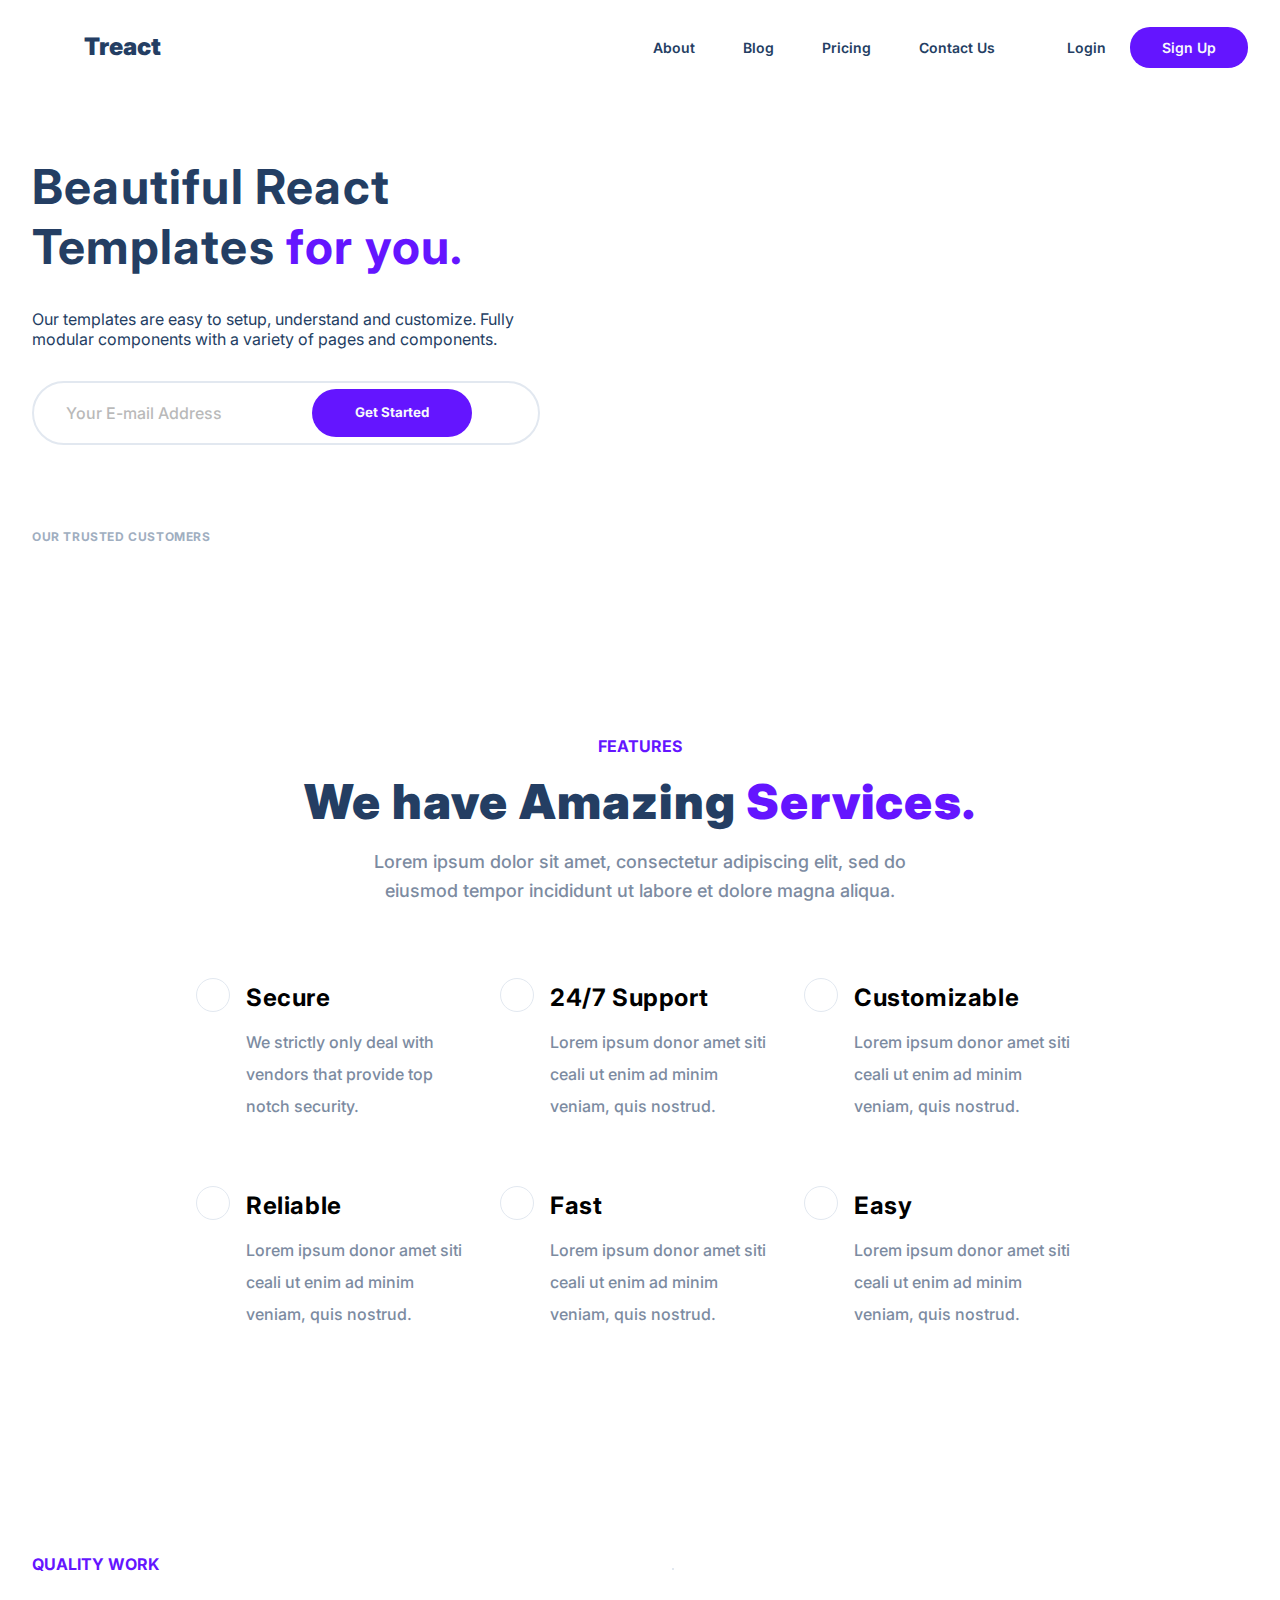
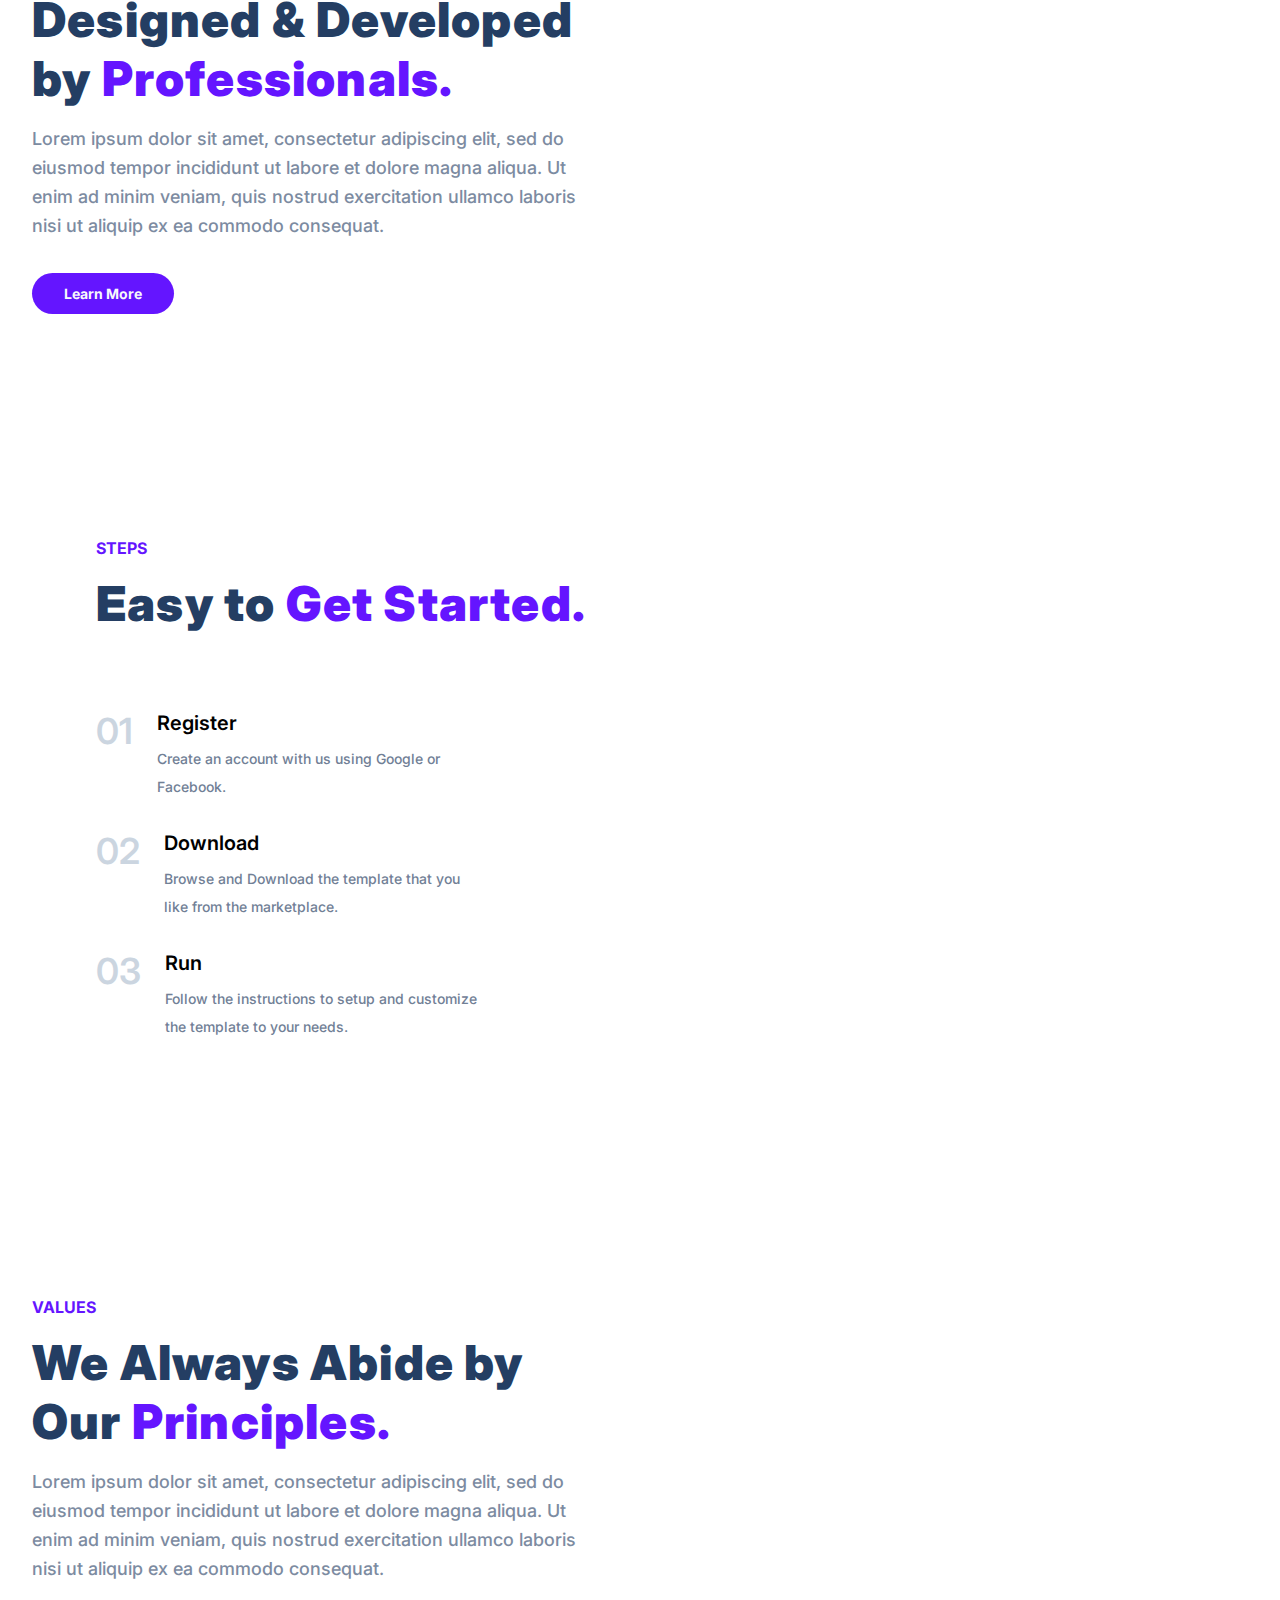
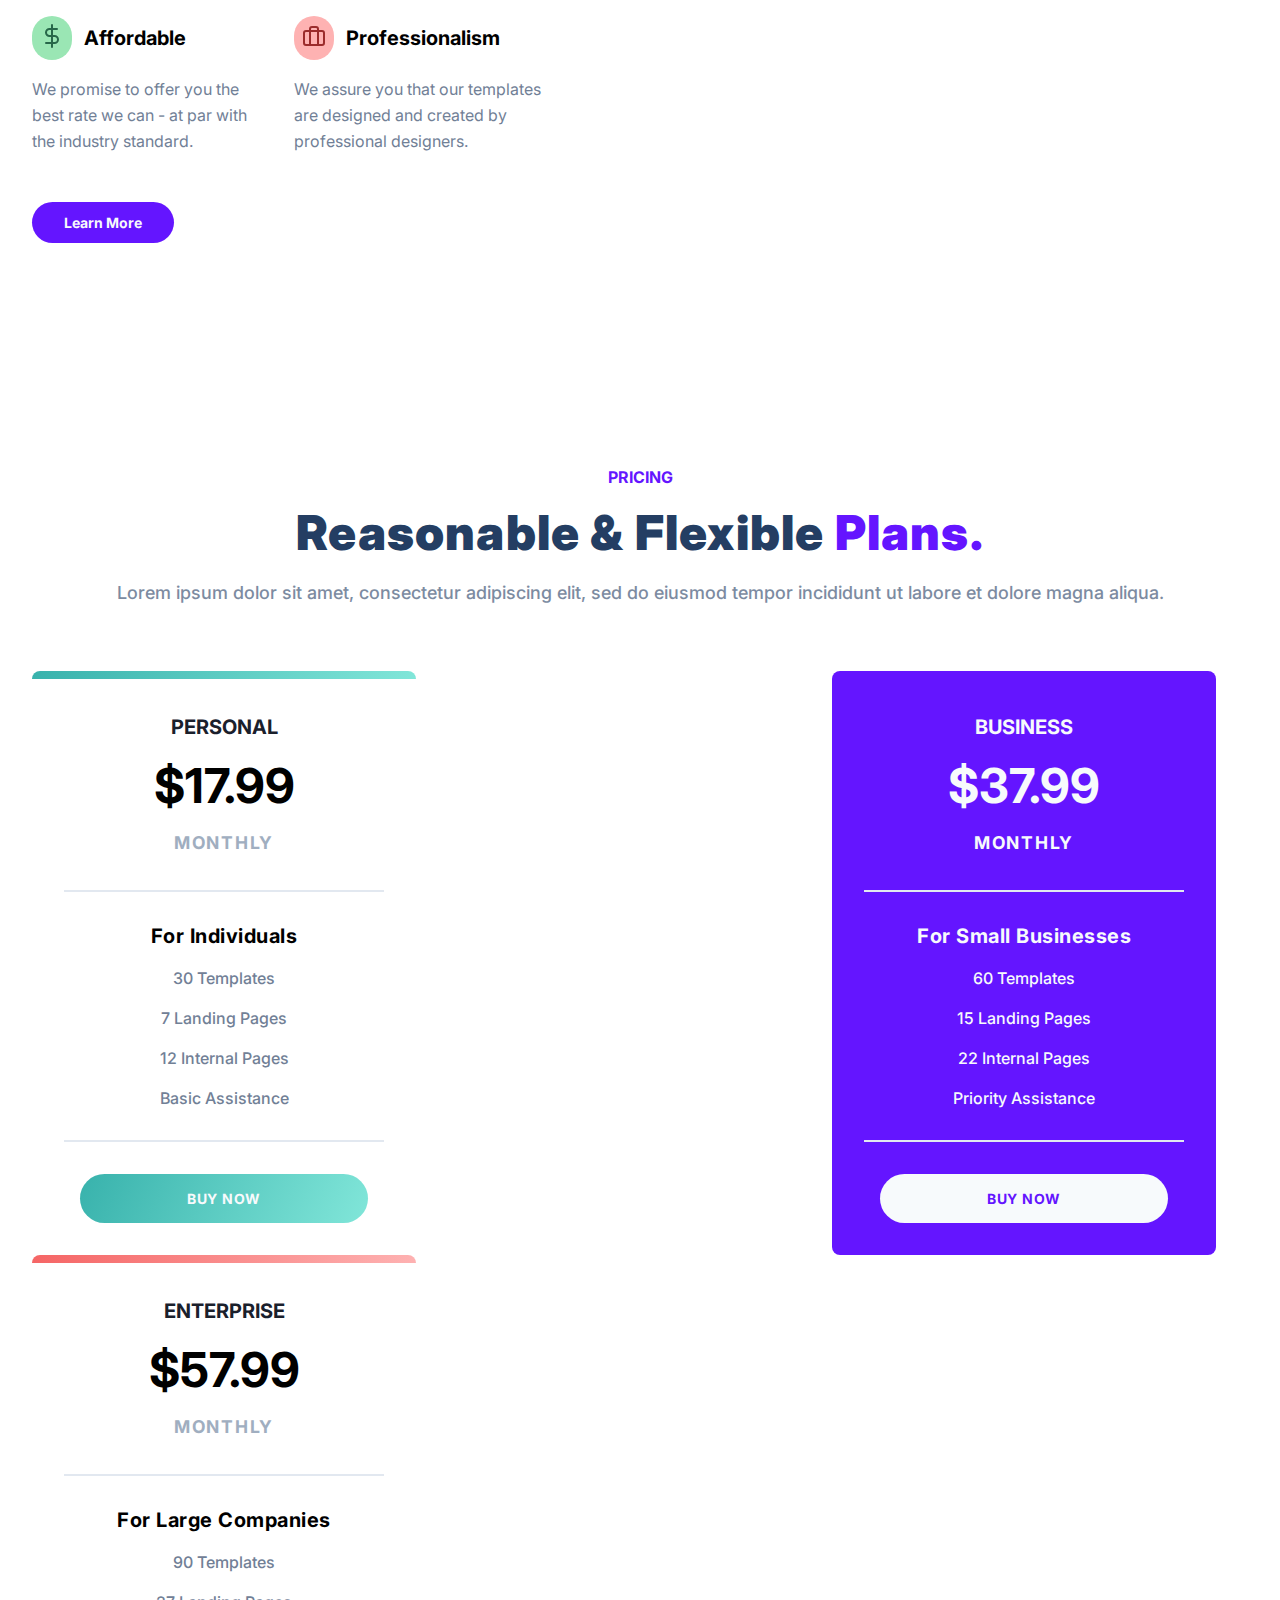
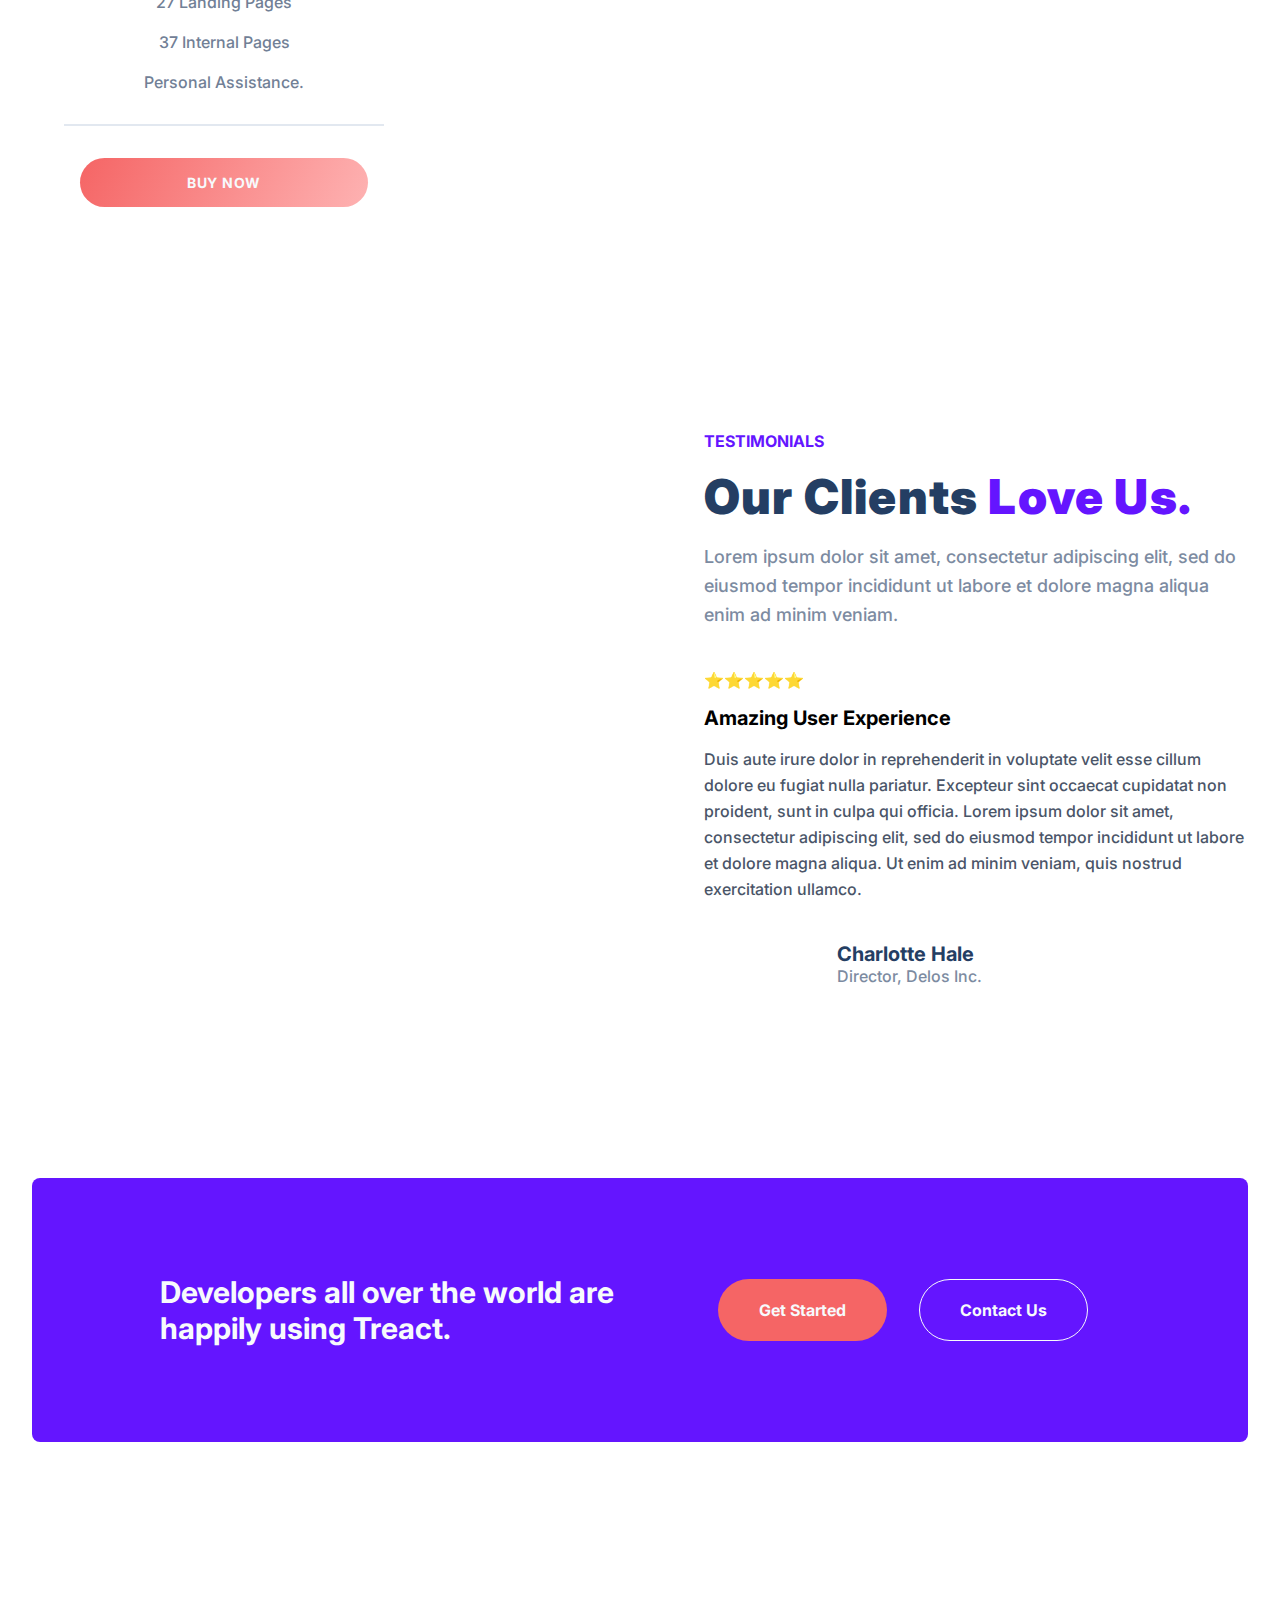
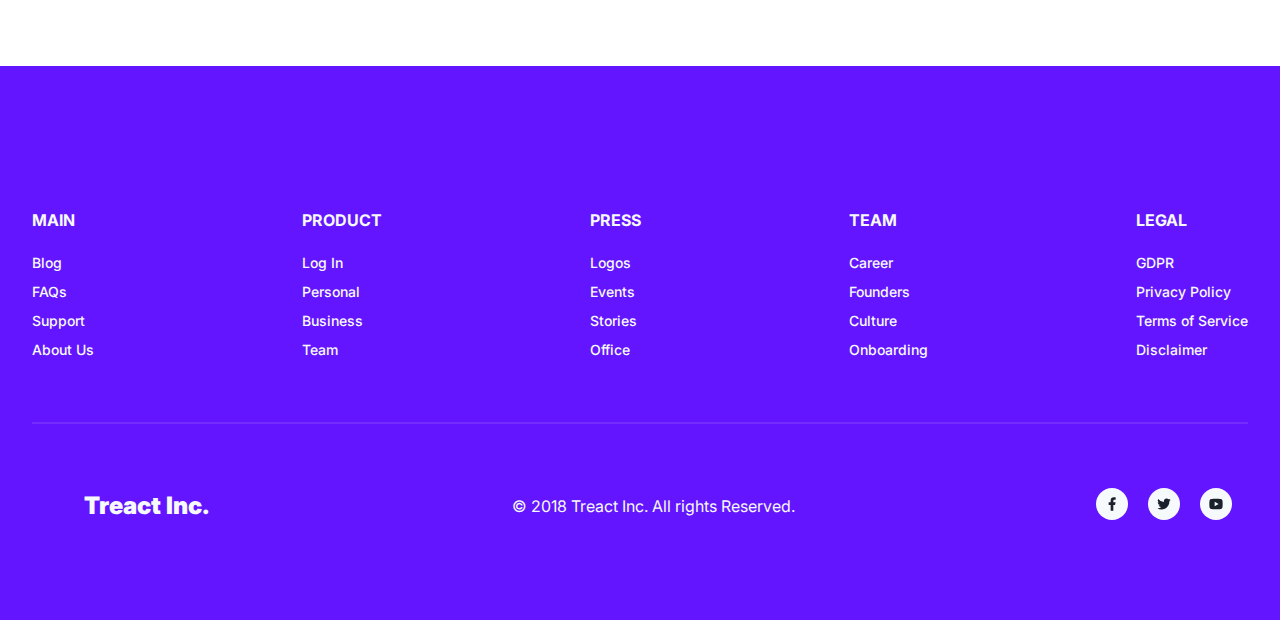
==== commit 9ff25486: "updated phone responsiveness" ====
--- a/src/index.html
+++ b/src/index.html
@@ -8,462 +8,654 @@
     <link rel="stylesheet" href="styles.css" />
   </head>
   <body>
-    <main class="header row">
-      <nav>
-        <div class="nav__container">
-          <div class="nav__logo">
-            <a
-              class="nav__logo--txt"
-              target="_blank"
-              href="https://treact.owaiskhan.me/"
-              ><img
-                class="nav__logo--img"
-                src="/assests/logo__Treact.svg"
-                alt=""
-              />Treact</a
-            >
-          </div>
-          <ul class="nav-menu__links">
-            <li><a href="#" class="nav-menu__link">About</a></li>
-            <li><a href="#" class="nav-menu__link">Blog</a></li>
-            <li><a href="#" class="nav-menu__link">Pricing</a></li>
-            <li><a href="#" class="nav-menu__link">Contact Us</a></li>
-            <li>
-              <a href="#" class="nav-menu__link nav__link--secondary">Login</a>
-            </li>
-            <li>
-              <a href="#" class="nav-menu__link nav__link--primary">Sign Up</a>
-            </li>
-          </ul>
-        </div>
-      </nav>
-
-      <section class="landing row">
-        <div class="landing__CTA">
-          <h1 class="landing__CTA--title">
-            Beautiful React Templates <span class="theme-purple">for you.</span>
-          </h1>
-          <p class="landing__CTA--para">
-            Our templates are easy to setup, understand and customize. Fully
-            modular components with a variety of pages and components.
-          </p>
-          <form action="#" class="landing__CTA--form">
-            <input
-              class="landing__CTA--form-email"
-              type="email"
-              name="email"
-              id="email"
-              placeholder="Your E-mail Address"
-              required
-            />
-            <input
-              class="landing__CTA--form-submit"
-              type="submit"
-              value="Get Started"
-            />
-          </form>
-          <p class="landing__CTA--trusted-brands">
-            Our Trusted Customers
+    <section class="nav-to-body">
+      <main class="header row">
+        <nav>
+          <div class="nav__container">
+            <div class="nav__logo">
+              <a
+                class="nav__logo--txt"
+                target="_blank"
+                href="https://treact.owaiskhan.me/"
+                ><img
+                  class="nav__logo--img"
+                  src="/assests/logo__Treact.svg"
+                  alt=""
+                />Treact</a
+              >
+            </div>
+            <ul class="nav-menu__links">
+              <li><a href="#" class="nav-menu__link">About</a></li>
+              <li><a href="#" class="nav-menu__link">Blog</a></li>
+              <li><a href="#" class="nav-menu__link">Pricing</a></li>
+              <li><a href="#" class="nav-menu__link">Contact Us</a></li>
+              <li>
+                <a href="#" class="nav-menu__link nav__link--secondary"
+                  >Login</a
+                >
+              </li>
+              <li>
+                <a href="#" class="nav-menu__link nav__link--primary"
+                  >Sign Up</a
+                >
+              </li>
+            </ul>
+          </div>
+        </nav>
+
+        <section class="landing row">
+          <div class="landing__CTA">
+            <h1 class="landing__CTA--title title">
+              Beautiful React Templates
+              <span class="theme-purple">for you.</span>
+            </h1>
+            <p class="landing__CTA--para">
+              Our templates are easy to setup, understand and customize. Fully
+              modular components with a variety of pages and components.
+            </p>
+            <div action="#" class="landing__CTA--form">
+              <input
+                class="landing__CTA--form-email"
+                type="email"
+                name="email"
+                id="email"
+                placeholder="Your E-mail Address"
+                required
+              />
+              <button class="landing__CTA--form-submit">Get Started</button>
+            </div>
+            <p class="landing__CTA--trusted-brands">
+              Our Trusted Customers
+              <img
+                class="landing__CTA--trusted-img"
+                src="/assests/trusted-customers__logos.png"
+                alt=""
+              />
+            </p>
+          </div>
+
+          <figure class="landing__illustration">
             <img
-              class="landing__CTA--trusted-img"
-              src="/assests/trusted-customers__logos.png"
+              class="landing__illustration--img"
+              src="/assests/illustration__landing-page.svg"
               alt=""
             />
-          </p>
-        </div>
-
-        <figure class="landing__illustration">
-          <img
-            class="landing__illustration--img"
-            src="/assests/illustration__landing-page.svg"
-            alt=""
-          />
-        </figure>
-      </section>
-    </main>
-
-    <section class="feautres__container">
-      <div class="row">
-        <div class="features__header">
-          <p class="features__subTitle subTitle">Features</p>
-          <h2 class="features__title title">
-            We have Amazing <span class="theme-purple">Services</span>
-          </h2>
-          <p class="features__header--para para">
-            Lorem ipsum dolor sit amet, consectetur adipiscing elit, sed do
-            eiusmod tempor incididunt ut labore et dolore magna aliqua.
-          </p>
-        </div>
-
-        <div class="feature__cards">
-          <div class="feature__card">
-            <img
-              src="/assests/services-logo__secure.svg"
-              alt=""
-              class="feature__card--icon"
-            />
-            <span class="feature__card--text">
-              <span class="feature__card--title">Secure</span>
-              <p class="feature__card--para">
-                We strictly only deal with vendors that provide top notch
-                security.
-              </p>
-            </span>
-          </div>
-          <div class="feature__card">
-            <img
-              src="/assests/services-logo__support.svg"
-              alt=""
-              class="feature__card--icon"
-            />
-            <span class="feature__card--text">
-              <span class="feature__card--title">24/7 Support</span>
-              <p class="feature__card--para">
-                Lorem ipsum donor amet siti ceali ut enim ad minim veniam, quis
-                nostrud.
-              </p>
-            </span>
-          </div>
-          <div class="feature__card">
-            <img
-              src="/assests/services-logo__customizable.svg"
-              alt=""
-              class="feature__card--icon"
-            />
-            <span class="feature__card--text">
-              <span class="feature__card--title">Customizable</span>
-              <p class="feature__card--para">
-                Lorem ipsum donor amet siti ceali ut enim ad minim veniam, quis
-                nostrud.
-              </p>
-            </span>
-          </div>
-          <div class="feature__card">
-            <img
-              src="/assests/services-logo__reliable.svg"
-              alt=""
-              class="feature__card--icon"
-            /><span class="feature__card--text">
-              <span class="feature__card--title">Reliable</span>
-              <p class="feature__card--para">
-                Lorem ipsum donor amet siti ceali ut enim ad minim veniam, quis
-                nostrud.
-              </p>
-            </span>
-          </div>
-          <div class="feature__card">
-            <img
-              src="/assests/services-logo__fast.svg"
-              alt=""
-              class="feature__card--icon"
-            /><span class="feature__card--text">
-              <span class="feature__card--title">Fast</span>
-              <p class="feature__card--para">
-                Lorem ipsum donor amet siti ceali ut enim ad minim veniam, quis
-                nostrud.
-              </p>
-            </span>
-          </div>
-          <div class="feature__card">
-            <img
-              src="/assests/services-logo__easy.svg"
-              alt=""
-              class="feature__card--icon"
-            /><span class="feature__card--text">
-              <span class="feature__card--title">Easy</span>
-              <p class="feature__card--para">
-                Lorem ipsum donor amet siti ceali ut enim ad minim veniam, quis
-                nostrud.
-              </p>
-            </span>
-          </div>
-        </div>
-      </div>
-    </section>
-
-    <section class="container" id="quality">
-      <div class="row">
-        <div class="quality-section__wrapper">
-          <div class="quality__text-container">
-            <p class="quality__text--subtitle subTitle">Quality Work</p>
-            <h2 class="quality__text--title title">
-              Designed & Developed by
-              <span class="theme-purple">Professionals.</span>
+          </figure>
+        </section>
+      </main>
+
+      <section class="feautres__container">
+        <div class="row">
+          <div class="features__header">
+            <p class="features__subTitle subTitle">Features</p>
+            <h2 class="features__title title">
+              We have Amazing <span class="theme-purple">Services.</span>
             </h2>
-            <p class="quality__text--para para">
-              Lorem ipsum dolor sit amet, consectetur adipiscing elit, sed do
-              eiusmod tempor incididunt ut labore et dolore magna aliqua. Ut
-              enim ad minim veniam, quis nostrud exercitation ullamco laboris
-              nisi ut aliquip ex ea commodo consequat.
-            </p>
-            <button class="quality__text--button learn-more__button">
-              Learn More
-            </button>
-          </div>
-          <figure class="quality__illustration">
-            <img
-              src="/assests/illustration__quality-work-section.png"
-              alt=""
-              class="quality__illustration--img"
-            />
-          </figure>
-        </div>
-      </div>
-    </section>
-
-    <section id="steps" class="container">
-      <div class="row">
-        <div class="steps-section__wrapper">
-          <figure class="steps__illustration">
-            <img
-              src="/assests/illustratation__steps-section.png"
-              alt=""
-              class="steps__illustration--img"
-            />
-          </figure>
-          <div class="steps__text-container">
-            <p class="steps__text--subtitle subTitle">Steps</p>
-            <h2 class="steps__text--title title">
-              Easy to <span class="theme-purple">Get Started.</span>
-            </h2>
-            <ul class="steps__get-started-steps">
-              <li class="steps__get-started-step">
-                <div class="steps__get-started-step--number">01</div>
-                <div class="steps__get-started-step--description">
-                  <h6 class="steps__get-started-step--description-title">
-                    Register
-                  </h6>
-                  <p class="steps__get-started-step--description-para">
-                    Create an account with us using Google or Facebook.
-                  </p>
-                </div>
-              </li>
-              <li class="steps__get-started-step">
-                <div class="steps__get-started-step--number">02</div>
-                <div class="steps__get-started-step--description">
-                  <h6 class="steps__get-started-step--description-title">
-                    Download
-                  </h6>
-                  <p class="steps__get-started-step--description-para">
-                    Browse and Download the template that you like from the
-                    marketplace.
-                  </p>
-                </div>
-              </li>
-              <li class="steps__get-started-step">
-                <div class="steps__get-started-step--number">03</div>
-                <div class="steps__get-started-step--description">
-                  <h6 class="steps__get-started-step--description-title">
-                    Run
-                  </h6>
-                  <p class="steps__get-started-step--description-para">
-                    Follow the instructions to setup and customize the template
-                    to your needs.
-                  </p>
-                </div>
-              </li>
-            </ul>
-          </div>
-        </div>
-      </div>
-    </section>
-
-    <section class="container">
-      <div class="row">
-        <div class="values-section__wrapper">
-          <div class="values__text-wrapper">
-            <p class="values__text--subTitle subTitle">Values</p>
-            <h2 class="values__text--title title">
-              We Always Abide by Our
-              <span class="theme-purple">Principles.</span>
-            </h2>
-            <p class="values__text--para para">
-              Lorem ipsum dolor sit amet, consectetur adipiscing elit, sed do
-              eiusmod tempor incididunt ut labore et dolore magna aliqua. Ut
-              enim ad minim veniam, quis nostrud exercitation ullamco laboris
-              nisi ut aliquip ex ea commodo consequat.
-            </p>
-            <ul class="values__text--subparas">
-              <li class="values__text--subpara">
-                <div class="values__text--subpara-header">
-                  <div class="values__text--subpara-header-icon dollar-icon">
-                    <svg
-                      xmlns="http://www.w3.org/2000/svg"
-                      width="24"
-                      height="24"
-                      viewBox="0 0 24 24"
-                      fill="none"
-                      stroke="currentColor"
-                      stroke-width="2"
-                      stroke-linecap="round"
-                      stroke-linejoin="round"
-                      class="feather feather-dollar-sign"
-                    >
-                      <line x1="12" y1="1" x2="12" y2="23"></line>
-                      <path
-                        d="M17 5H9.5a3.5 3.5 0 0 0 0 7h5a3.5 3.5 0 0 1 0 7H6"
-                      ></path>
-                    </svg>
-                  </div>
-                  <div class="values__text--subpara-header-title">
-                    Affordable
-                  </div>
-                </div>
-                <p class="values__text--subpara-description">
-                  We promise to offer you the best rate we can - at par with the
-                  industry standard.
-                </p>
-              </li>
-              <li class="values__text--subpara">
-                <div class="values__text--subpara-header">
-                  <div class="values__text--subpara-header-icon case-icon">
-                    <svg
-                      xmlns="http://www.w3.org/2000/svg"
-                      width="24"
-                      height="24"
-                      viewBox="0 0 24 24"
-                      fill="none"
-                      stroke="currentColor"
-                      stroke-width="2"
-                      stroke-linecap="round"
-                      stroke-linejoin="round"
-                      class="feather feather-briefcase"
-                    >
-                      <rect
-                        x="2"
-                        y="7"
-                        width="20"
-                        height="14"
-                        rx="2"
-                        ry="2"
-                      ></rect>
-                      <path
-                        d="M16 21V5a2 2 0 0 0-2-2h-4a2 2 0 0 0-2 2v16"
-                      ></path>
-                    </svg>
-                  </div>
-                  <div class="values__text--subpara-header-title">
-                    Professionalism
-                  </div>
-                </div>
-                <p class="values__text--subpara-description">
-                  We assure you that our templates are designed and created by
-                  professional designers.
-                </p>
-              </li>
-            </ul>
-            <button class="values__text--button learn-more__button">
-              Learn More
-            </button>
-          </div>
-          <figure class="values__illustration">
-            <img
-              src="/assests/illustration__values.svg"
-              alt=""
-              class="values__illustration--img"
-            />
-          </figure>
-        </div>
-      </div>
-    </section>
-
-    <section id="pricing" class="container">
-      <div class="row">
-        <div class="pricing-section__wrapper">
-          <div class="pricing__text--wrapper">
-            <div class="pricing__text--subtitle subTitle">Pricing</div>
-            <div class="pricing__text-title title">
-              Reasonable & Flexible <span class="theme-purple">Plans.</span>
-            </div>
-            <div class="pricing__text--para para">
+            <p class="features__header--para para">
               Lorem ipsum dolor sit amet, consectetur adipiscing elit, sed do
               eiusmod tempor incididunt ut labore et dolore magna aliqua.
-            </div>
-          </div>
-          <div class="pricing__plans--wrapper">
-            <div class="pricing__plan">
-              <div class="pricing__plan--top-border"></div>
-              <div class="pricing__plan--header">
-                <span class="pricing__plan--header-name">Personal</span
-                ><span class="pricing__plan--header-price">$17.99</span
-                ><span class="pricing__plan--header-duration">MONTHLY</span>
+            </p>
+          </div>
+
+          <div class="feature__cards">
+            <div class="feature__card">
+              <img
+                src="/assests/services-logo__secure.svg"
+                alt=""
+                class="feature__card--icon"
+              />
+              <span class="feature__card--text">
+                <span class="feature__card--title">Secure</span>
+                <p class="feature__card--para">
+                  We strictly only deal with vendors that provide top notch
+                  security.
+                </p>
+              </span>
+            </div>
+            <div class="feature__card">
+              <img
+                src="/assests/services-logo__support.svg"
+                alt=""
+                class="feature__card--icon"
+              />
+              <span class="feature__card--text">
+                <span class="feature__card--title">24/7 Support</span>
+                <p class="feature__card--para">
+                  Lorem ipsum donor amet siti ceali ut enim ad minim veniam,
+                  quis nostrud.
+                </p>
+              </span>
+            </div>
+            <div class="feature__card">
+              <img
+                src="/assests/services-logo__customizable.svg"
+                alt=""
+                class="feature__card--icon"
+              />
+              <span class="feature__card--text">
+                <span class="feature__card--title">Customizable</span>
+                <p class="feature__card--para">
+                  Lorem ipsum donor amet siti ceali ut enim ad minim veniam,
+                  quis nostrud.
+                </p>
+              </span>
+            </div>
+            <div class="feature__card">
+              <img
+                src="/assests/services-logo__reliable.svg"
+                alt=""
+                class="feature__card--icon"
+              /><span class="feature__card--text">
+                <span class="feature__card--title">Reliable</span>
+                <p class="feature__card--para">
+                  Lorem ipsum donor amet siti ceali ut enim ad minim veniam,
+                  quis nostrud.
+                </p>
+              </span>
+            </div>
+            <div class="feature__card">
+              <img
+                src="/assests/services-logo__fast.svg"
+                alt=""
+                class="feature__card--icon"
+              /><span class="feature__card--text">
+                <span class="feature__card--title">Fast</span>
+                <p class="feature__card--para">
+                  Lorem ipsum donor amet siti ceali ut enim ad minim veniam,
+                  quis nostrud.
+                </p>
+              </span>
+            </div>
+            <div class="feature__card">
+              <img
+                src="/assests/services-logo__easy.svg"
+                alt=""
+                class="feature__card--icon"
+              /><span class="feature__card--text">
+                <span class="feature__card--title">Easy</span>
+                <p class="feature__card--para">
+                  Lorem ipsum donor amet siti ceali ut enim ad minim veniam,
+                  quis nostrud.
+                </p>
+              </span>
+            </div>
+          </div>
+        </div>
+      </section>
+
+      <section class="container" id="quality">
+        <div class="row">
+          <div class="quality-section__wrapper">
+            <div class="quality__text-container">
+              <p class="quality__text--subtitle subTitle">Quality Work</p>
+              <h2 class="quality__text--title title">
+                Designed & Developed by
+                <span class="theme-purple">Professionals.</span>
+              </h2>
+              <p class="quality__text--para para">
+                Lorem ipsum dolor sit amet, consectetur adipiscing elit, sed do
+                eiusmod tempor incididunt ut labore et dolore magna aliqua. Ut
+                enim ad minim veniam, quis nostrud exercitation ullamco laboris
+                nisi ut aliquip ex ea commodo consequat.
+              </p>
+              <button class="quality__text--button learn-more__button">
+                Learn More
+              </button>
+            </div>
+            <figure class="quality__illustration">
+              <img
+                src="/assests/illustration__quality-work-section.png"
+                alt=""
+                class="quality__illustration--img"
+              />
+            </figure>
+          </div>
+        </div>
+      </section>
+
+      <section id="steps" class="container">
+        <div class="row">
+          <div class="steps-section__wrapper">
+            <figure class="steps__illustration">
+              <img
+                src="/assests/illustratation__steps-section.png"
+                alt=""
+                class="steps__illustration--img"
+              />
+            </figure>
+            <div class="steps__text-container">
+              <p class="steps__text--subtitle subTitle">Steps</p>
+              <h2 class="steps__text--title title">
+                Easy to <span class="theme-purple">Get Started.</span>
+              </h2>
+              <ul class="steps__get-started-steps">
+                <li class="steps__get-started-step">
+                  <div class="steps__get-started-step--number">01</div>
+                  <div class="steps__get-started-step--description">
+                    <h6 class="steps__get-started-step--description-title">
+                      Register
+                    </h6>
+                    <p class="steps__get-started-step--description-para">
+                      Create an account with us using Google or Facebook.
+                    </p>
+                  </div>
+                </li>
+                <li class="steps__get-started-step">
+                  <div class="steps__get-started-step--number">02</div>
+                  <div class="steps__get-started-step--description">
+                    <h6 class="steps__get-started-step--description-title">
+                      Download
+                    </h6>
+                    <p class="steps__get-started-step--description-para">
+                      Browse and Download the template that you like from the
+                      marketplace.
+                    </p>
+                  </div>
+                </li>
+                <li class="steps__get-started-step">
+                  <div class="steps__get-started-step--number">03</div>
+                  <div class="steps__get-started-step--description">
+                    <h6 class="steps__get-started-step--description-title">
+                      Run
+                    </h6>
+                    <p class="steps__get-started-step--description-para">
+                      Follow the instructions to setup and customize the
+                      template to your needs.
+                    </p>
+                  </div>
+                </li>
+              </ul>
+            </div>
+          </div>
+        </div>
+      </section>
+
+      <section class="container">
+        <div class="row">
+          <div class="values-section__wrapper">
+            <div class="values__text-wrapper">
+              <p class="values__text--subTitle subTitle">Values</p>
+              <h2 class="values__text--title title">
+                We Always Abide by Our
+                <span class="theme-purple">Principles.</span>
+              </h2>
+              <p class="values__text--para para">
+                Lorem ipsum dolor sit amet, consectetur adipiscing elit, sed do
+                eiusmod tempor incididunt ut labore et dolore magna aliqua. Ut
+                enim ad minim veniam, quis nostrud exercitation ullamco laboris
+                nisi ut aliquip ex ea commodo consequat.
+              </p>
+              <ul class="values__text--subparas">
+                <li class="values__text--subpara">
+                  <div class="values__text--subpara-header">
+                    <div class="values__text--subpara-header-icon dollar-icon">
+                      <svg
+                        xmlns="http://www.w3.org/2000/svg"
+                        width="24"
+                        height="24"
+                        viewBox="0 0 24 24"
+                        fill="none"
+                        stroke="currentColor"
+                        stroke-width="2"
+                        stroke-linecap="round"
+                        stroke-linejoin="round"
+                        class="feather feather-dollar-sign"
+                      >
+                        <line x1="12" y1="1" x2="12" y2="23"></line>
+                        <path
+                          d="M17 5H9.5a3.5 3.5 0 0 0 0 7h5a3.5 3.5 0 0 1 0 7H6"
+                        ></path>
+                      </svg>
+                    </div>
+                    <div class="values__text--subpara-header-title">
+                      Affordable
+                    </div>
+                  </div>
+                  <p class="values__text--subpara-description">
+                    We promise to offer you the best rate we can - at par with
+                    the industry standard.
+                  </p>
+                </li>
+                <li class="values__text--subpara">
+                  <div class="values__text--subpara-header">
+                    <div class="values__text--subpara-header-icon case-icon">
+                      <svg
+                        xmlns="http://www.w3.org/2000/svg"
+                        width="24"
+                        height="24"
+                        viewBox="0 0 24 24"
+                        fill="none"
+                        stroke="currentColor"
+                        stroke-width="2"
+                        stroke-linecap="round"
+                        stroke-linejoin="round"
+                        class="feather feather-briefcase"
+                      >
+                        <rect
+                          x="2"
+                          y="7"
+                          width="20"
+                          height="14"
+                          rx="2"
+                          ry="2"
+                        ></rect>
+                        <path
+                          d="M16 21V5a2 2 0 0 0-2-2h-4a2 2 0 0 0-2 2v16"
+                        ></path>
+                      </svg>
+                    </div>
+                    <div class="values__text--subpara-header-title">
+                      Professionalism
+                    </div>
+                  </div>
+                  <p class="values__text--subpara-description">
+                    We assure you that our templates are designed and created by
+                    professional designers.
+                  </p>
+                </li>
+              </ul>
+              <button class="values__text--button learn-more__button">
+                Learn More
+              </button>
+            </div>
+            <figure class="values__illustration">
+              <img
+                src="/assests/illustration__values.svg"
+                alt=""
+                class="values__illustration--img"
+              />
+            </figure>
+          </div>
+        </div>
+      </section>
+
+      <section id="pricing" class="container">
+        <div class="row">
+          <div class="pricing-section__wrapper">
+            <div class="pricing__text--wrapper">
+              <div class="pricing__text--subtitle subTitle">Pricing</div>
+              <div class="pricing__text-title title">
+                Reasonable & Flexible <span class="theme-purple">Plans.</span>
               </div>
-              <div class="pricing__plan--features">
-                <span class="pricing__plan--feature-header"
-                  >For Individuals </span
-                ><span class="pricing__plan--feature">30 Templates</span
-                ><span class="pricing__plan--feature">7 Landing Pages</span
-                ><span class="pricing__plan--feature">12 Internal Pages</span
-                ><span class="pricing__plan--feature">Basic Assistance</span>
+              <div class="pricing__text--para para">
+                Lorem ipsum dolor sit amet, consectetur adipiscing elit, sed do
+                eiusmod tempor incididunt ut labore et dolore magna aliqua.
               </div>
-              <div class="pricing__plan--action">
-                <button class="pricing__plan--action-button">Buy Now</button>
+            </div>
+            <div class="pricing__plans--wrapper">
+              <div class="pricing__plan">
+                <div class="pricing__plan--top-border"></div>
+                <div class="pricing__plan--header">
+                  <span class="pricing__plan--header-name">Personal</span
+                  ><span class="pricing__plan--header-price">$17.99</span
+                  ><span class="pricing__plan--header-duration">MONTHLY</span>
+                </div>
+                <div class="pricing__plan--features">
+                  <span class="pricing__plan--feature-header"
+                    >For Individuals </span
+                  ><span class="pricing__plan--feature">30 Templates</span
+                  ><span class="pricing__plan--feature">7 Landing Pages</span
+                  ><span class="pricing__plan--feature">12 Internal Pages</span
+                  ><span class="pricing__plan--feature">Basic Assistance</span>
+                </div>
+                <div class="pricing__plan--action">
+                  <button class="pricing__plan--action-button">Buy Now</button>
+                </div>
               </div>
-            </div>
-            <div class="pricing__plan business__pricing--plan">
-              <div class="pricing__plan--header">
-                <span class="pricing__plan--header-name business__header--name"
-                  >Business</span
-                ><span
-                  class="pricing__plan--header-price business__header--price"
-                  >$37.99</span
-                ><span
-                  class="pricing__plan--header-duration business__header--duration"
-                  >Monthly</span
-                >
+              <div class="pricing__plan business__pricing--plan">
+                <div class="pricing__plan--header">
+                  <span
+                    class="pricing__plan--header-name business__header--name"
+                    >Business</span
+                  ><span
+                    class="pricing__plan--header-price business__header--price"
+                    >$37.99</span
+                  ><span
+                    class="pricing__plan--header-duration business__header--duration"
+                    >Monthly</span
+                  >
+                </div>
+                <div class="pricing__plan--features">
+                  <span
+                    class="pricing__plan--feature-header business__feature--header"
+                    >For Small Businesses</span
+                  ><span class="pricing__plan--feature business__feature"
+                    >60 Templates</span
+                  ><span class="pricing__plan--feature business__feature"
+                    >15 Landing Pages</span
+                  ><span class="pricing__plan--feature business__feature"
+                    >22 Internal Pages</span
+                  ><span class="pricing__plan--feature business__feature"
+                    >Priority Assistance</span
+                  >
+                </div>
+                <div class="pricing__plan--action">
+                  <button
+                    class="pricing__plan--action-button business-plan__action--button"
+                  >
+                    Buy Now
+                  </button>
+                </div>
               </div>
-              <div class="pricing__plan--features">
-                <span
-                  class="pricing__plan--feature-header business__feature--header"
-                  >For Small Businesses</span
-                ><span class="pricing__plan--feature business__feature"
-                  >60 Templates</span
-                ><span class="pricing__plan--feature business__feature"
-                  >15 Landing Pages</span
-                ><span class="pricing__plan--feature business__feature"
-                  >22 Internal Pages</span
-                ><span class="pricing__plan--feature business__feature"
-                  >Priority Assistance</span
-                >
+              <div class="pricing__plan">
+                <div
+                  class="pricing__plan--top-border enterprise-plan__top-border"
+                ></div>
+                <div class="pricing__plan--header">
+                  <span class="pricing__plan--header-name">Enterprise</span
+                  ><span class="pricing__plan--header-price">$57.99</span
+                  ><span class="pricing__plan--header-duration">Monthly</span>
+                </div>
+                <div class="pricing__plan--features">
+                  <span class="pricing__plan--feature-header"
+                    >For Large Companies</span
+                  ><span class="pricing__plan--feature">90 Templates</span
+                  ><span class="pricing__plan--feature">27 Landing Pages </span
+                  ><span class="pricing__plan--feature">37 Internal Pages </span
+                  ><span class="pricing__plan--feature"
+                    >Personal Assistance.
+                  </span>
+                </div>
+                <div class="pricing__plan--action">
+                  <button
+                    class="pricing__plan--action-button enterprise-plan__action--button"
+                  >
+                    Buy Now
+                  </button>
+                </div>
               </div>
-              <div class="pricing__plan--action">
-                <button
-                  class="pricing__plan--action-button business-plan__action--button"
-                >
-                  Buy Now
-                </button>
+            </div>
+          </div>
+        </div>
+      </section>
+
+      <section id="tetimony" class="container">
+        <div class="row">
+          <div class="testimony__section--wrapper">
+            <figure class="testimony__illustration">
+              <img
+                src="/assests/illustration__testimonials.svg"
+                alt=""
+                class="testimony__illustration--img"
+              />
+            </figure>
+            <div class="testimony__text--wrapper">
+              <div class="testimony__text--header">
+                <p class="testimony__header--subTitle subTitle">testimonials</p>
+                <h2 class="testimony__header--title title">
+                  Our Clients <span class="theme-purple">Love Us.</span>
+                </h2>
+                <p class="testimony__heder--para para">
+                  Lorem ipsum dolor sit amet, consectetur adipiscing elit, sed
+                  do eiusmod tempor incididunt ut labore et dolore magna aliqua
+                  enim ad minim veniam.
+                </p>
               </div>
-            </div>
-            <div class="pricing__plan">
-              <div
-                class="pricing__plan--top-border enterprise-plan__top-border"
-              ></div>
-              <div class="pricing__plan--header">
-                <span class="pricing__plan--header-name">Enterprise</span
-                ><span class="pricing__plan--header-price">$57.99</span
-                ><span class="pricing__plan--header-duration">Monthly</span>
+              <div class="testimony__text--testimonials">
+                <div class="testimonial">
+                  <div class="testimonial__rating">⭐️⭐️⭐️⭐️⭐️</div>
+                  <h2 class="testimonial__title">Amazing User Experience</h2>
+                  <p class="testimonial__para">
+                    Duis aute irure dolor in reprehenderit in voluptate velit
+                    esse cillum dolore eu fugiat nulla pariatur. Excepteur sint
+                    occaecat cupidatat non proident, sunt in culpa qui officia.
+                    Lorem ipsum dolor sit amet, consectetur adipiscing elit, sed
+                    do eiusmod tempor incididunt ut labore et dolore magna
+                    aliqua. Ut enim ad minim veniam, quis nostrud exercitation
+                    ullamco.
+                  </p>
+                  <div class="testimonial__customer--info">
+                    <img
+                      src="/assests/testimonial-user-pic__charlotte.avif"
+                      alt=""
+                      class="testimonial__customer--img"
+                    />
+                    <div class="testimonial__customer--text-info">
+                      <h5 class="testimonial__customer--name">
+                        Charlotte Hale
+                      </h5>
+                      <p class="testimonial__customer--title">
+                        Director, Delos Inc.
+                      </p>
+                    </div>
+                  </div>
+                </div>
               </div>
-              <div class="pricing__plan--features">
-                <span class="pricing__plan--feature-header"
-                  >For Large Companies</span
-                ><span class="pricing__plan--feature">90 Templates</span
-                ><span class="pricing__plan--feature">27 Landing Pages </span
-                ><span class="pricing__plan--feature">37 Internal Pages </span
-                ><span class="pricing__plan--feature"
-                  >Personal Assistance.
-                </span>
-              </div>
-              <div class="pricing__plan--action">
-                <button
-                  class="pricing__plan--action-button enterprise-plan__action--button"
-                >
-                  Buy Now
-                </button>
-              </div>
-            </div>
+            </div>
+          </div>
+        </div>
+      </section>
+
+      <section class="container" id="cta">
+        <div class="row">
+          <div class="cta__wrapper">
+            <div class="cta__text">
+              Developers all over the world are happily using Treact.
+            </div>
+            <div class="cta__buttons">
+              <a href="#cta" class="cta__button button__get-started"
+                >Get Started</a
+              ><a href="#cta" class="cta__button button__contact">Contact Us</a>
+            </div>
+          </div>
+        </div>
+      </section>
+    </section>
+
+    <footer id="footer">
+      <div class="footer__contents">
+        <div class="footer__links">
+          <div class="footer__links--category">
+            <h5 class="footer__links--title">Main</h5>
+            <ul class="footer__category--links">
+              <li class="footer__category--link">Blog</li>
+              <li class="footer__category--link">FAQs</li>
+              <li class="footer__category--link">Support</li>
+              <li class="footer__category--link">About Us</li>
+            </ul>
+          </div>
+          <div class="footer__links--category">
+            <h5 class="footer__links--title">Product</h5>
+            <ul class="footer__category--links">
+              <li class="footer__category--link">Log In</li>
+              <li class="footer__category--link">Personal</li>
+              <li class="footer__category--link">Business</li>
+              <li class="footer__category--link">Team</li>
+            </ul>
+          </div>
+          <div class="footer__links--category">
+            <h5 class="footer__links--title">Press</h5>
+            <ul class="footer__category--links">
+              <li class="footer__category--link">Logos</li>
+              <li class="footer__category--link">Events</li>
+              <li class="footer__category--link">Stories</li>
+              <li class="footer__category--link">Office</li>
+            </ul>
+          </div>
+          <div class="footer__links--category">
+            <h5 class="footer__links--title">Team</h5>
+            <ul class="footer__category--links">
+              <li class="footer__category--link">Career</li>
+              <li class="footer__category--link">Founders</li>
+              <li class="footer__category--link">Culture</li>
+              <li class="footer__category--link">Onboarding</li>
+            </ul>
+          </div>
+          <div class="footer__links--category">
+            <h5 class="footer__links--title">Legal</h5>
+            <ul class="footer__category--links">
+              <li class="footer__category--link">GDPR</li>
+              <li class="footer__category--link">Privacy Policy</li>
+              <li class="footer__category--link">Terms of Service</li>
+              <li class="footer__category--link">Disclaimer</li>
+            </ul>
+          </div>
+        </div>
+        <div class="footer__divider"></div>
+        <div class="footer__copyrights">
+          <div class="footer__logo-container">
+            <img
+              src="/assests/logo__Treact--light.svg"
+              alt=""
+              class="footer__logo--img"
+            />
+            <h5 class="footer__logo--text">Treact Inc.</h5>
+          </div>
+
+          <p class="footer__copyrights--text">
+            © 2018 Treact Inc. All rights Reserved.
+          </p>
+          <div class="footer__socials">
+            <a
+              target="_blank"
+              href="https://facebook.com"
+              class="footer__social--link"
+            >
+              <svg
+                class="footer__social--link-img"
+                fill="currentColor"
+                viewBox="0 0 24 24"
+              >
+                <path
+                  d="M14 13.5h2.5l1-4H14v-2c0-1.03 0-2 2-2h1.5V2.14c-.326-.043-1.557-.14-2.857-.14C11.928 2 10 3.657 10 6.7v2.8H7v4h3V22h4v-8.5z"
+                ></path>
+              </svg>
+            </a>
+
+            <a
+              target="_blank"
+              href="https://twitter.com/"
+              class="footer__social--link"
+            >
+              <svg
+                class="footer__social--link-img"
+                fill="currentColor"
+                viewBox="0 0 24 24"
+              >
+                <path
+                  d="M22.162 5.656a8.384 8.384 0 01-2.402.658A4.196 4.196 0 0021.6 4c-.82.488-1.719.83-2.656 1.015a4.182 4.182 0 00-7.126 3.814 11.874 11.874 0 01-8.62-4.37 4.168 4.168 0 00-.566 2.103c0 1.45.738 2.731 1.86 3.481a4.168 4.168 0 01-1.894-.523v.052a4.185 4.185 0 003.355 4.101 4.21 4.21 0 01-1.89.072A4.185 4.185 0 007.97 16.65a8.394 8.394 0 01-6.191 1.732 11.83 11.83 0 006.41 1.88c7.693 0 11.9-6.373 11.9-11.9 0-.18-.005-.362-.013-.54a8.496 8.496 0 002.087-2.165z"
+                ></path>
+              </svg>
+            </a>
+
+            <a
+              target="_blank"
+              href="https://youtube.com/"
+              class="footer__social--link"
+            >
+              <svg
+                class="footer__social--link-img"
+                fill="currentColor"
+                viewBox="0 0 24 24"
+              >
+                <path
+                  d="M21.543 6.498C22 8.28 22 12 22 12s0 3.72-.457 5.502c-.254.985-.997 1.76-1.938 2.022C17.896 20 12 20 12 20s-5.893 0-7.605-.476c-.945-.266-1.687-1.04-1.938-2.022C2 15.72 2 12 2 12s0-3.72.457-5.502c.254-.985.997-1.76 1.938-2.022C6.107 4 12 4 12 4s5.896 0 7.605.476c.945.266 1.687 1.04 1.938 2.022zM10 15.5l6-3.5-6-3.5v7z"
+                ></path>
+              </svg>
+            </a>
           </div>
         </div>
       </div>
-    </section>
+    </footer>
   </body>
 </html>
--- a/src/styles.css
+++ b/src/styles.css
@@ -7,7 +7,8 @@
 }
 
 /* ----- Generic Styles -------*/
-body {
+
+.nav-to-body {
   padding: 32px;
 }
 
@@ -76,7 +77,29 @@
   background-color: #5011cc;
 }
 
+@keyframes fly-in-from-left {
+  0% {
+    transform: translateX(-100%);
+  }
+  100% {
+    transform: translateX(0);
+  }
+}
+
+@keyframes fly-in-from-right {
+  0% {
+    transform: translateX(100%);
+  }
+  100% {
+    transform: translateX(0);
+  }
+}
+
 /* --------- Navbar ------------- */
+.header {
+  animation: fly-in-from-left 500ms ease-in-out;
+}
+
 nav {
   display: flex;
 }
@@ -177,13 +200,18 @@
 
 .landing__CTA--form {
   position: relative;
+  max-width: 28rem;
+  text-align: center;
 }
 
 .landing__CTA--form-email {
-  padding: 1.25rem 12rem 1.25rem 2rem;
+  padding: 1.25rem 14rem 1.25rem 2rem;
   border: solid 2px rgb(226, 232, 240);
+  font-weight: 500;
   border-radius: 9999px;
   font-size: 100%;
+  line-height: inherit;
+  margin: 0;
 }
 
 .landing__CTA--form-email::placeholder {
@@ -192,15 +220,23 @@
 
 .landing__CTA--form-submit {
   position: absolute;
+  margin: 0.5rem 0;
+  width: 10rem;
+  line-height: 1;
   top: 0;
   bottom: 0;
-  right: 4rem;
-  margin: 8px 8px 8px 0%;
+  right: 0;
+  margin-right: 0.5rem;
+  display: flex;
+  align-items: center;
+  justify-content: center;
   padding: 1rem 2rem;
   border-radius: 2rem;
   color: #f7fafc;
   background-color: #6415ff;
   border: none;
+  font-weight: 700;
+  cursor: pointer;
 }
 
 .landing__CTA--trusted-brands {
@@ -230,6 +266,7 @@
 /* ----------- features ------------ */
 .feautres__container {
   padding: 96px 0;
+  animation: fly-in-from-right 500ms ease-in;
 }
 
 .feautres__container .row {
@@ -261,6 +298,8 @@
   margin-top: 2.5rem;
   display: flex;
   flex-wrap: wrap;
+  justify-content: center;
+  align-items: center;
 }
 
 .feature__card {
@@ -340,6 +379,7 @@
   width: 100%;
   display: flex;
   flex-direction: row;
+  flex-wrap: wrap;
 }
 
 .steps__illustration {
@@ -477,6 +517,7 @@
 }
 
 /* --------------- Pricing ----------- */
+
 .pricing__text--wrapper {
   text-align: center;
 }
@@ -623,3 +664,479 @@
     rgb(254, 178, 178) 100%
   );
 }
+
+/* --------------- Testimony ----------- */
+.testimony__section--wrapper {
+  display: flex;
+}
+
+.testimony__illustration {
+  width: 50%;
+  display: flex;
+  align-items: center;
+  flex-shrink: 0;
+}
+
+.testimony__illustration--img {
+  width: 100%;
+}
+
+.testimony__text--wrapper {
+  width: 50%;
+  padding-left: 4rem;
+}
+
+.testimony__text--testimonials {
+  width: 100%;
+  margin-top: 2.5rem;
+  text-align: left;
+}
+
+.testimonial {
+  display: flex;
+  flex-direction: column;
+  justify-content: space-between;
+}
+
+.testimonial__title {
+  margin-top: 1rem;
+  font-size: 1.25rem;
+  font-weight: 700;
+}
+
+.testimonial__para {
+  margin-bottom: 2.5rem;
+  margin-top: 1rem;
+  color: #4a5568;
+  font-weight: 500;
+  line-height: 1.625;
+}
+
+.testimonial__customer--info {
+  display: flex;
+}
+
+.testimonial__customer--img {
+  width: 20%;
+  border-radius: 9999px;
+}
+
+.testimonial__customer--text-info {
+  display: flex;
+  flex-direction: column;
+  justify-content: center;
+  margin-left: 1.5rem;
+}
+
+.testimonial__customer--name {
+  color: #243e63;
+  font-size: 1.25rem;
+  font-weight: 700;
+}
+
+.testimonial__customer--title {
+  color: #7c8ba1;
+  font-weight: 500;
+}
+
+/* ------- CTA Section -------- */
+
+#cta {
+  margin-bottom: 6rem;
+}
+
+#cta .row {
+  background-color: #6415ff;
+  position: relative;
+  border-radius: 0.5rem;
+}
+
+.cta__wrapper {
+  padding: 6rem 2rem;
+  display: flex;
+  justify-content: space-evenly;
+  z-index: 10;
+  margin-left: auto;
+  margin-right: auto;
+  max-width: 1024px;
+  align-items: center;
+}
+
+.cta__text {
+  font-size: 1.875rem;
+  font-weight: 700;
+  color: #f7fafc;
+  width: 50%;
+}
+
+.cta__buttons {
+  display: flex;
+  justify-content: flex-end;
+  width: 50%;
+  max-width: 32rem;
+}
+
+.cta__button {
+  padding: 1.25rem 2.5rem;
+  margin-right: 2rem;
+  width: auto;
+  color: #f7fafc;
+  font-size: 1rem;
+  font-weight: 700;
+  margin-right: 2rem;
+  border-radius: 9999px;
+  border: solid 1px;
+}
+
+.button__get-started {
+  background-color: #f56565;
+  border-color: transparent;
+}
+
+/* -------- footer ------- */
+#footer {
+  width: 100%;
+  overflow: hidden;
+  padding: 6rem 2rem;
+  background-color: #6415ff;
+}
+
+.footer__contents {
+  margin: auto;
+  z-index: 10;
+  max-width: 1280px;
+  display: flex;
+  flex-direction: column;
+}
+
+.footer__links {
+  display: flex;
+  flex-wrap: wrap;
+  width: 100%;
+  justify-content: space-between;
+}
+
+.footer__links--category {
+  color: #f7fafc;
+  margin-top: 3rem;
+}
+
+.footer__links--title {
+  font-weight: 700;
+  text-transform: uppercase;
+  font-size: inherit;
+}
+
+.footer__category--links {
+  margin-top: 1.5rem;
+  font-size: 0.875rem;
+  font-weight: 500;
+  line-height: inherit;
+}
+
+.footer__category--link {
+  margin-top: 0.75rem;
+  cursor: pointer;
+}
+
+.footer__divider {
+  width: 100%;
+  margin: 4rem 0;
+  border-bottom: solid 2px rgb(116 44 255);
+}
+
+.footer__copyrights {
+  display: flex;
+  flex-direction: row;
+  width: 100%;
+  justify-content: space-between;
+  align-items: center;
+}
+
+.footer__logo-container {
+  display: flex;
+  flex-direction: row;
+  justify-content: flex-start;
+}
+
+.footer__copyrights--text {
+  font-size: 1rem;
+  color: #f7fafc;
+}
+
+.footer__logo--img {
+  width: 40px;
+  margin-right: 12px;
+}
+
+.footer__logo--text {
+  display: flex;
+  align-items: center;
+  text-decoration: none;
+  color: #f7fafc;
+  font-size: 24px;
+  font-weight: 900;
+  transition: all 200ms ease-in-out;
+}
+
+.footer__social--link-img {
+  height: 2rem;
+  width: 2rem;
+  color: #1a202c;
+  background-color: #f7fafc;
+  margin-right: 1rem;
+  padding: 0.5rem;
+  cursor: pointer;
+  border-radius: 9999px;
+}
+/* ----------- responsive -------- media ---------- */
+@media (max-width: 576px) {
+  /* Generic */
+  .container {
+    padding: 80px 0;
+  }
+
+  .subTitle {
+    text-align: center;
+  }
+
+  .title {
+    font-size: 1.875rem;
+    text-align: center;
+  }
+
+  .para {
+    text-align: center;
+    width: 100%;
+    font-size: 0.875rem;
+    margin-top: 1rem;
+    font-weight: 500;
+    line-height: 1.625;
+    color: rgb(124 139 161);
+  }
+
+  .learn-more__button {
+    text-align: center;
+  }
+
+  /* Navbar */
+  .nav-menu__links {
+    display: none;
+  }
+
+  /* landing */
+  .landing {
+    flex-direction: column;
+    text-align: center;
+  }
+
+  .landing__CTA {
+    width: 100%;
+  }
+
+  .landing__CTA--form-email {
+    width: 100%;
+    padding: 1rem 0 1rem 2rem;
+  }
+
+  .landing__CTA--form-submit {
+    position: relative;
+    width: 100%;
+    padding: 1.25rem 0;
+    font-size: 16px;
+  }
+
+  .landing__illustration {
+    width: 100%;
+  }
+
+  /* features  */
+  .feautres__container {
+    padding: 80px 0;
+  }
+
+  .feature__card {
+    width: 100%;
+    flex-direction: column;
+    align-items: center;
+    text-align: center;
+    align-content: center;
+  }
+
+  .feature__card--text {
+    text-align: center;
+    margin-top: 1rem;
+    margin-left: 0;
+  }
+
+  /* Quality Work */
+
+  .quality-section__wrapper {
+    flex-direction: column-reverse;
+    align-content: center;
+    justify-content: space-between;
+    width: 100%;
+  }
+
+  .quality__text-container {
+    width: 100%;
+    margin-right: 0;
+    margin-top: 4rem;
+    align-items: center;
+  }
+
+  .quality__illustration {
+    width: 100%;
+  }
+
+  /* steps  */
+  .steps__illustration {
+    width: 100%;
+  }
+
+  .steps__text-container {
+    width: 100%;
+    margin-left: auto;
+  }
+
+  .steps__get-started-step {
+    margin-top: 2rem;
+    flex-direction: column;
+    align-items: center;
+  }
+
+  .steps__get-started-step--description {
+    margin-top: 0.75rem;
+    margin-left: 0;
+    text-align: center;
+  }
+
+  /* values */
+  .values-section__wrapper {
+    flex-direction: column-reverse;
+    justify-content: space-between;
+  }
+
+  .values__text-wrapper {
+    width: 100%;
+    margin-right: auto;
+
+    display: flex;
+    flex-direction: column;
+    align-items: center;
+  }
+
+  .values__text--subparas {
+    flex-wrap: wrap;
+    text-align: center;
+  }
+
+  .values__text--subpara {
+    margin-left: auto;
+    margin-right: auto;
+    align-items: center;
+  }
+
+  .values__text--subpara-header-icon {
+    border-radius: 9px;
+  }
+
+  .values__illustration {
+    width: 100%;
+  }
+
+  /* pricing */
+  .pricing__plan {
+    margin-top: 4rem;
+    margin-right: auto;
+  }
+
+  /* Testimony */
+  .testimony__section--wrapper {
+    flex-direction: column;
+    justify-content: space-between;
+    align-items: center;
+  }
+
+  .testimony__illustration {
+    width: 100%;
+  }
+
+  .testimony__text--wrapper {
+    width: 100%;
+    padding-left: 0;
+    margin-top: 4rem;
+  }
+
+  .testimonial {
+    align-items: center;
+  }
+
+  .testimonial__para {
+    text-align: center;
+  }
+
+  .testimonial__customer--info {
+    flex-direction: column;
+    align-items: center;
+  }
+
+  /* CTA */
+
+  #cta .row {
+    padding-top: 4rem;
+    padding-bottom: 4rem;
+  }
+  .cta__wrapper {
+    padding: 0 2rem;
+    flex-direction: column;
+    align-items: center;
+  }
+  .cta__text {
+    width: 100%;
+    text-align: center;
+    font-size: 1.5rem;
+  }
+
+  .cta__buttons {
+    flex-direction: column;
+    width: 100%;
+    text-align: center;
+  }
+
+  .cta__button {
+    padding: 1.25rem 2.5rem;
+    margin-top: 1.5rem;
+    margin-right: 0;
+    max-width: 32rem;
+  }
+
+  /* Footer */
+  #footer {
+    overflow: hidden;
+    padding: 5rem 2rem;
+  }
+  .footer__links {
+    margin-top: -3rem;
+    flex-wrap: wrap;
+    justify-content: center;
+    text-align: center;
+  }
+
+  .footer__links--category {
+    padding-left: 1rem;
+    padding-right: 1rem;
+  }
+
+  .footer__copyrights {
+    display: flex;
+    flex-direction: column;
+  }
+  .footer__copyrights--text {
+    margin-top: 2rem;
+  }
+
+  .footer__socials {
+    margin-top: 2rem;
+  }
+}
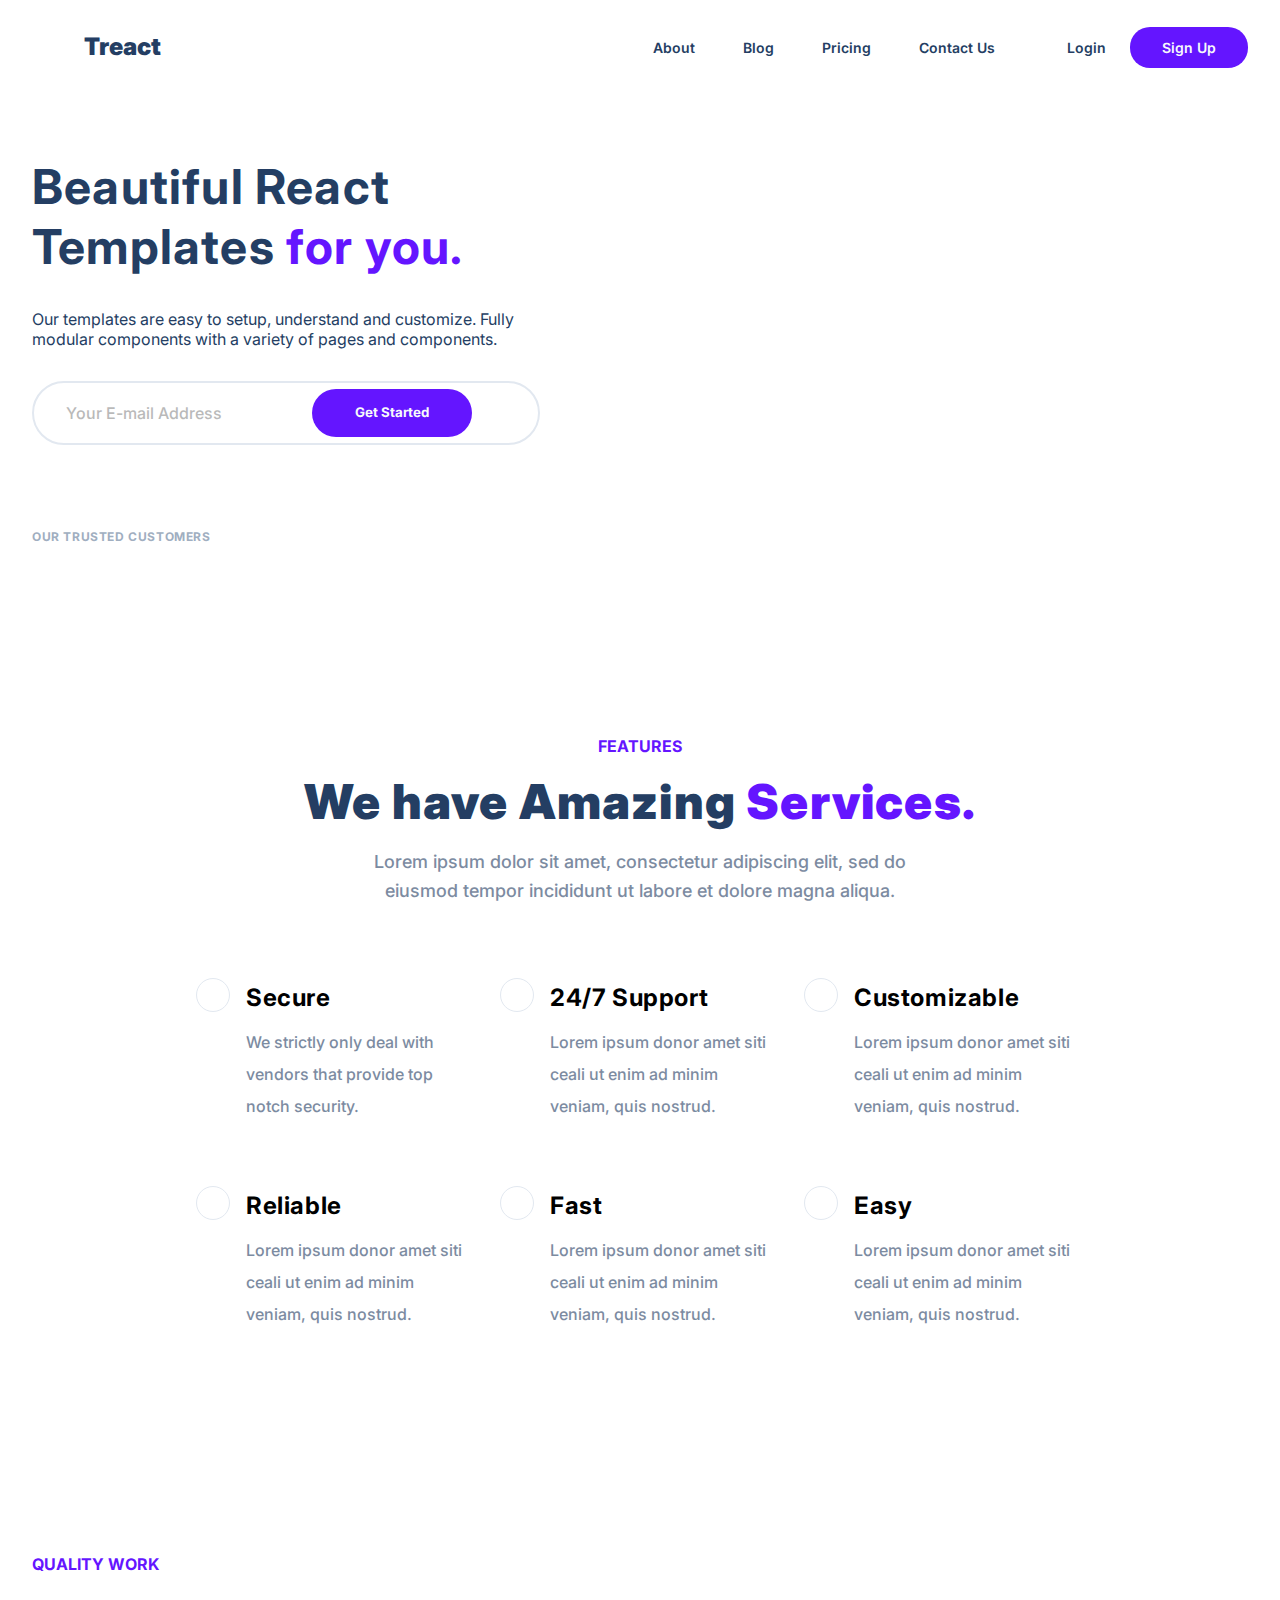
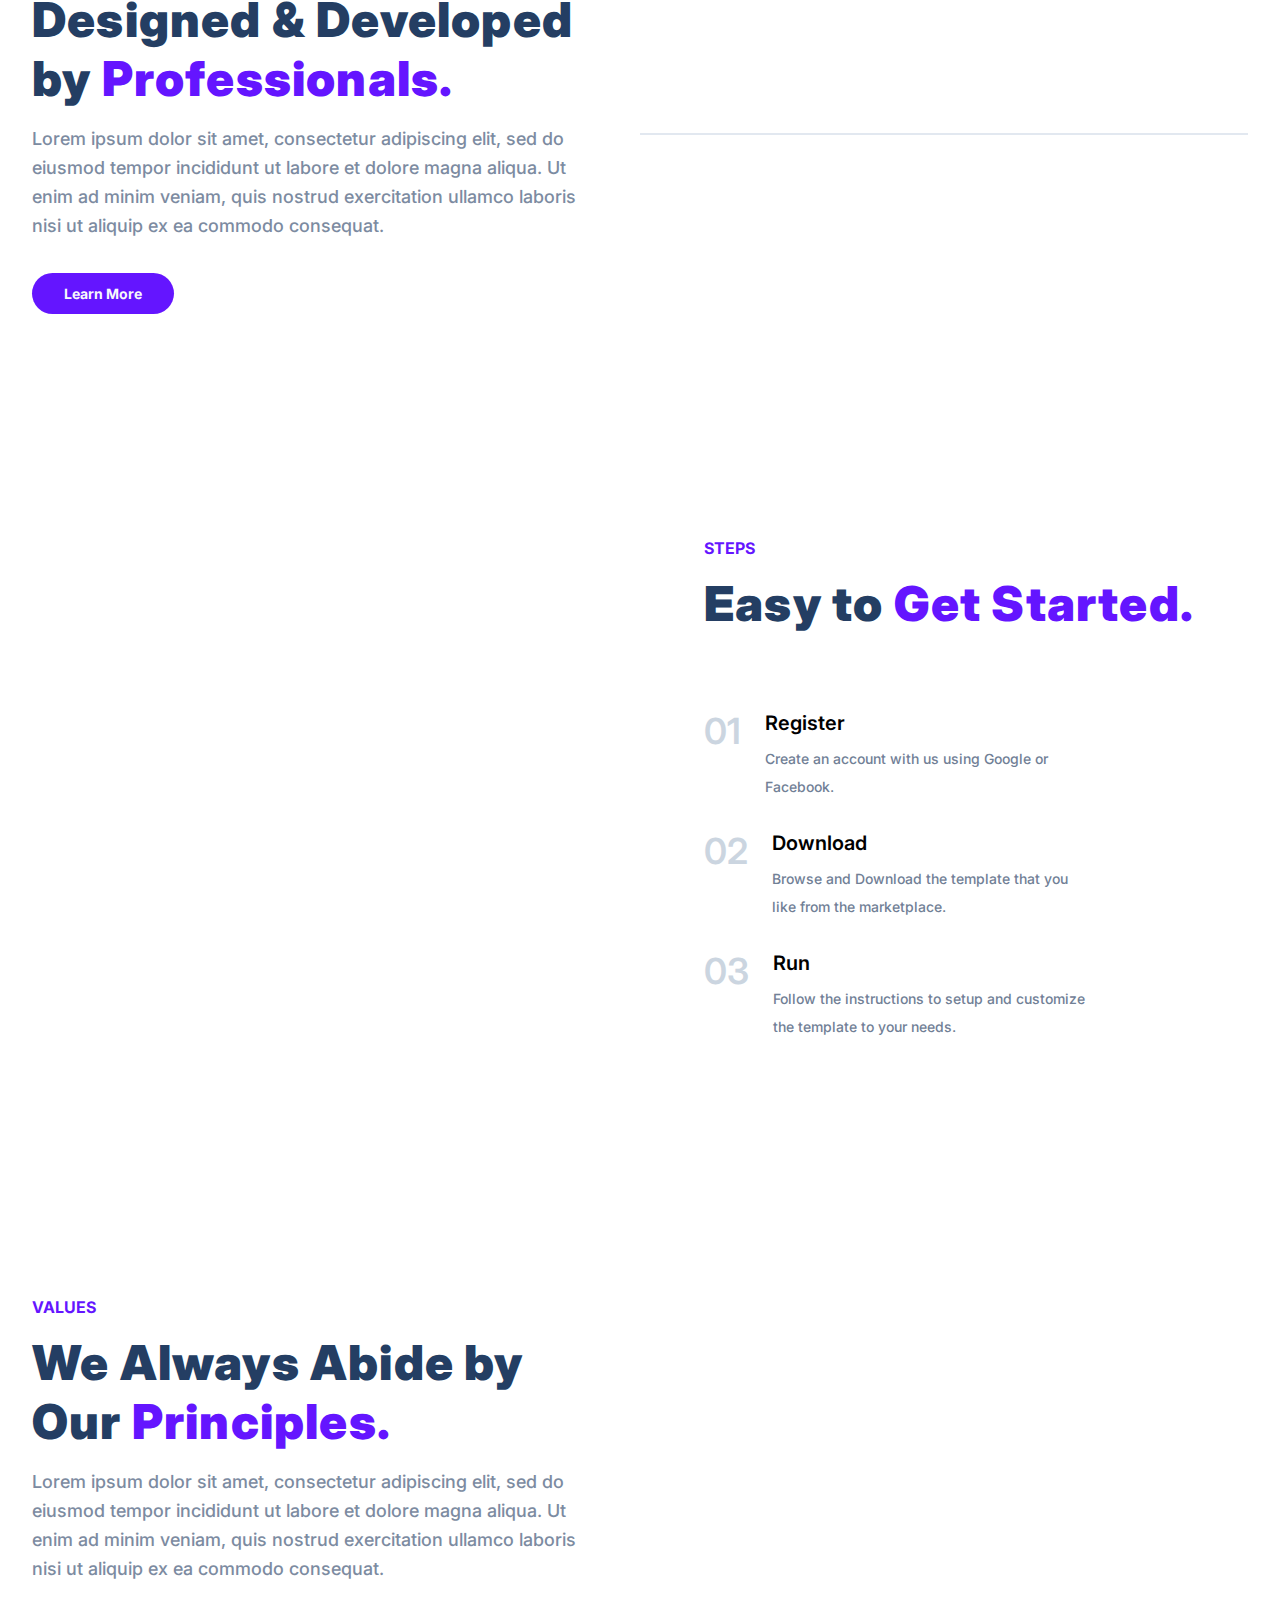
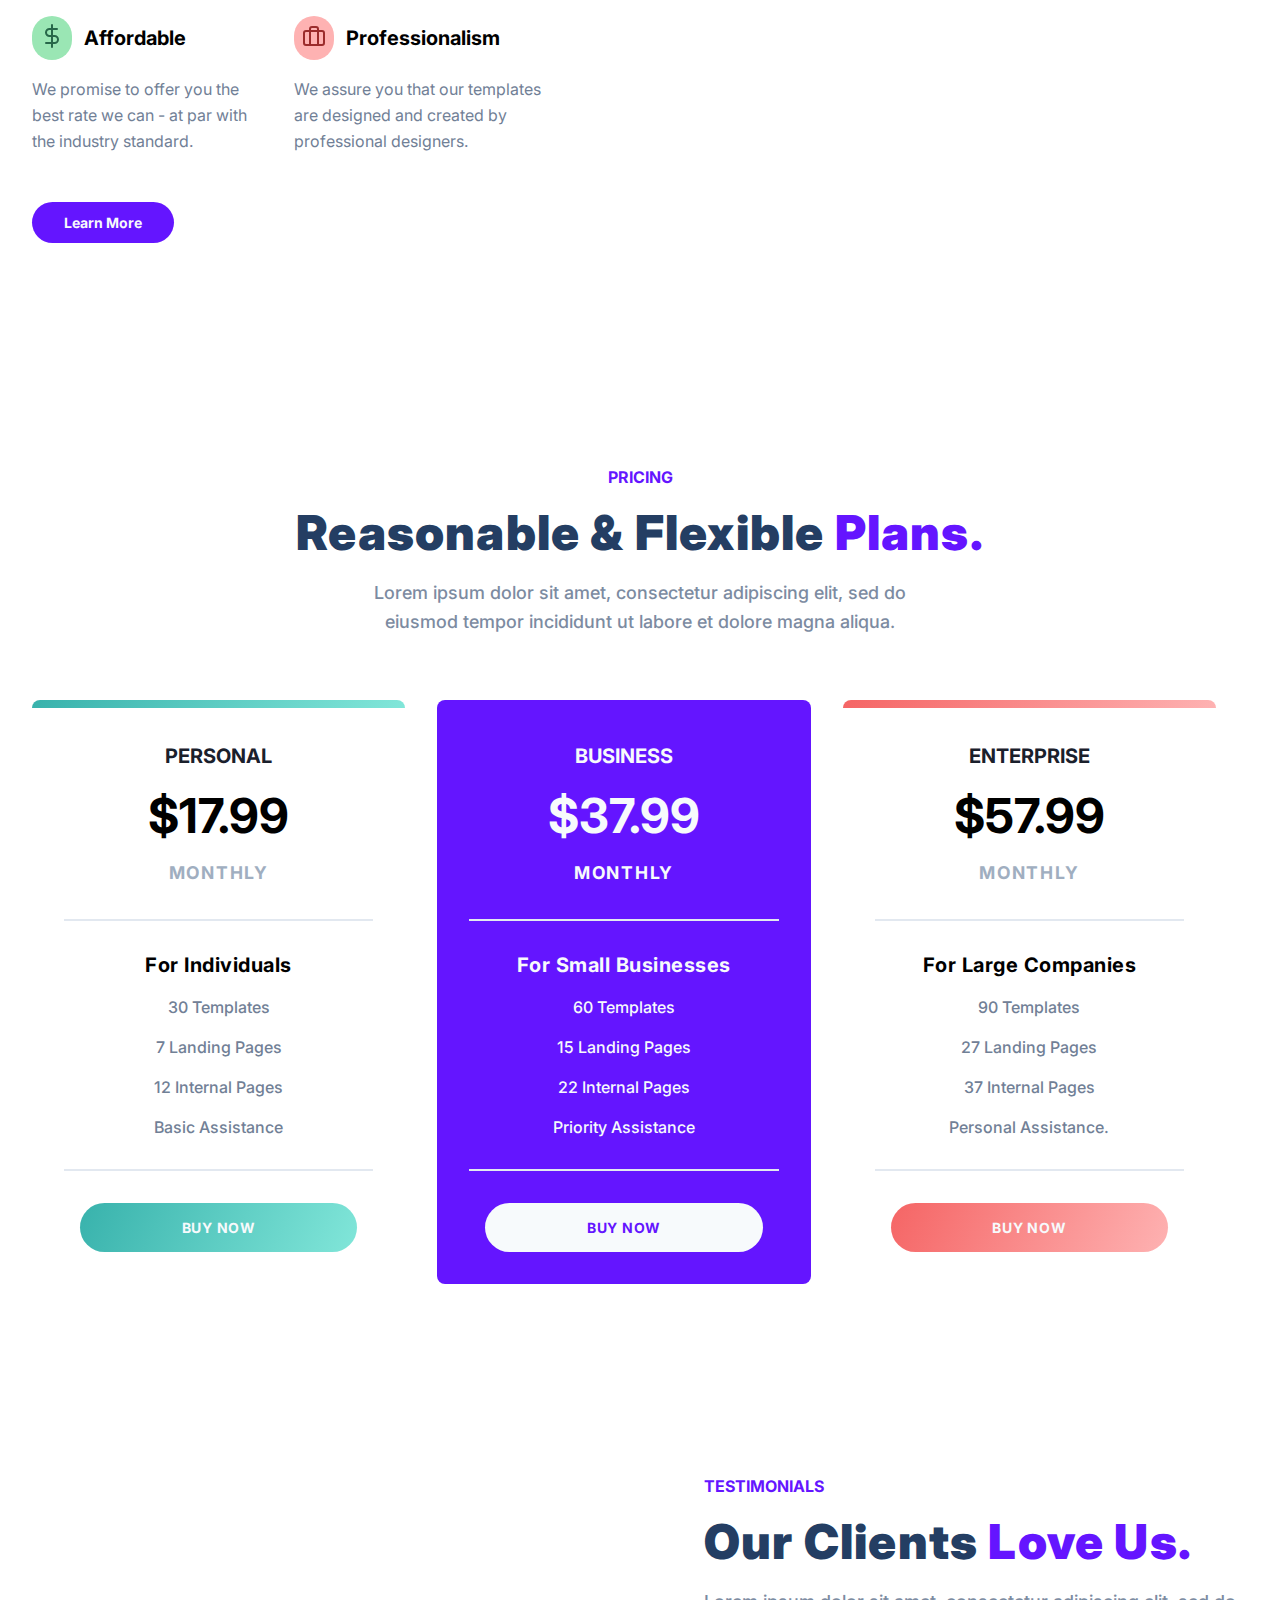
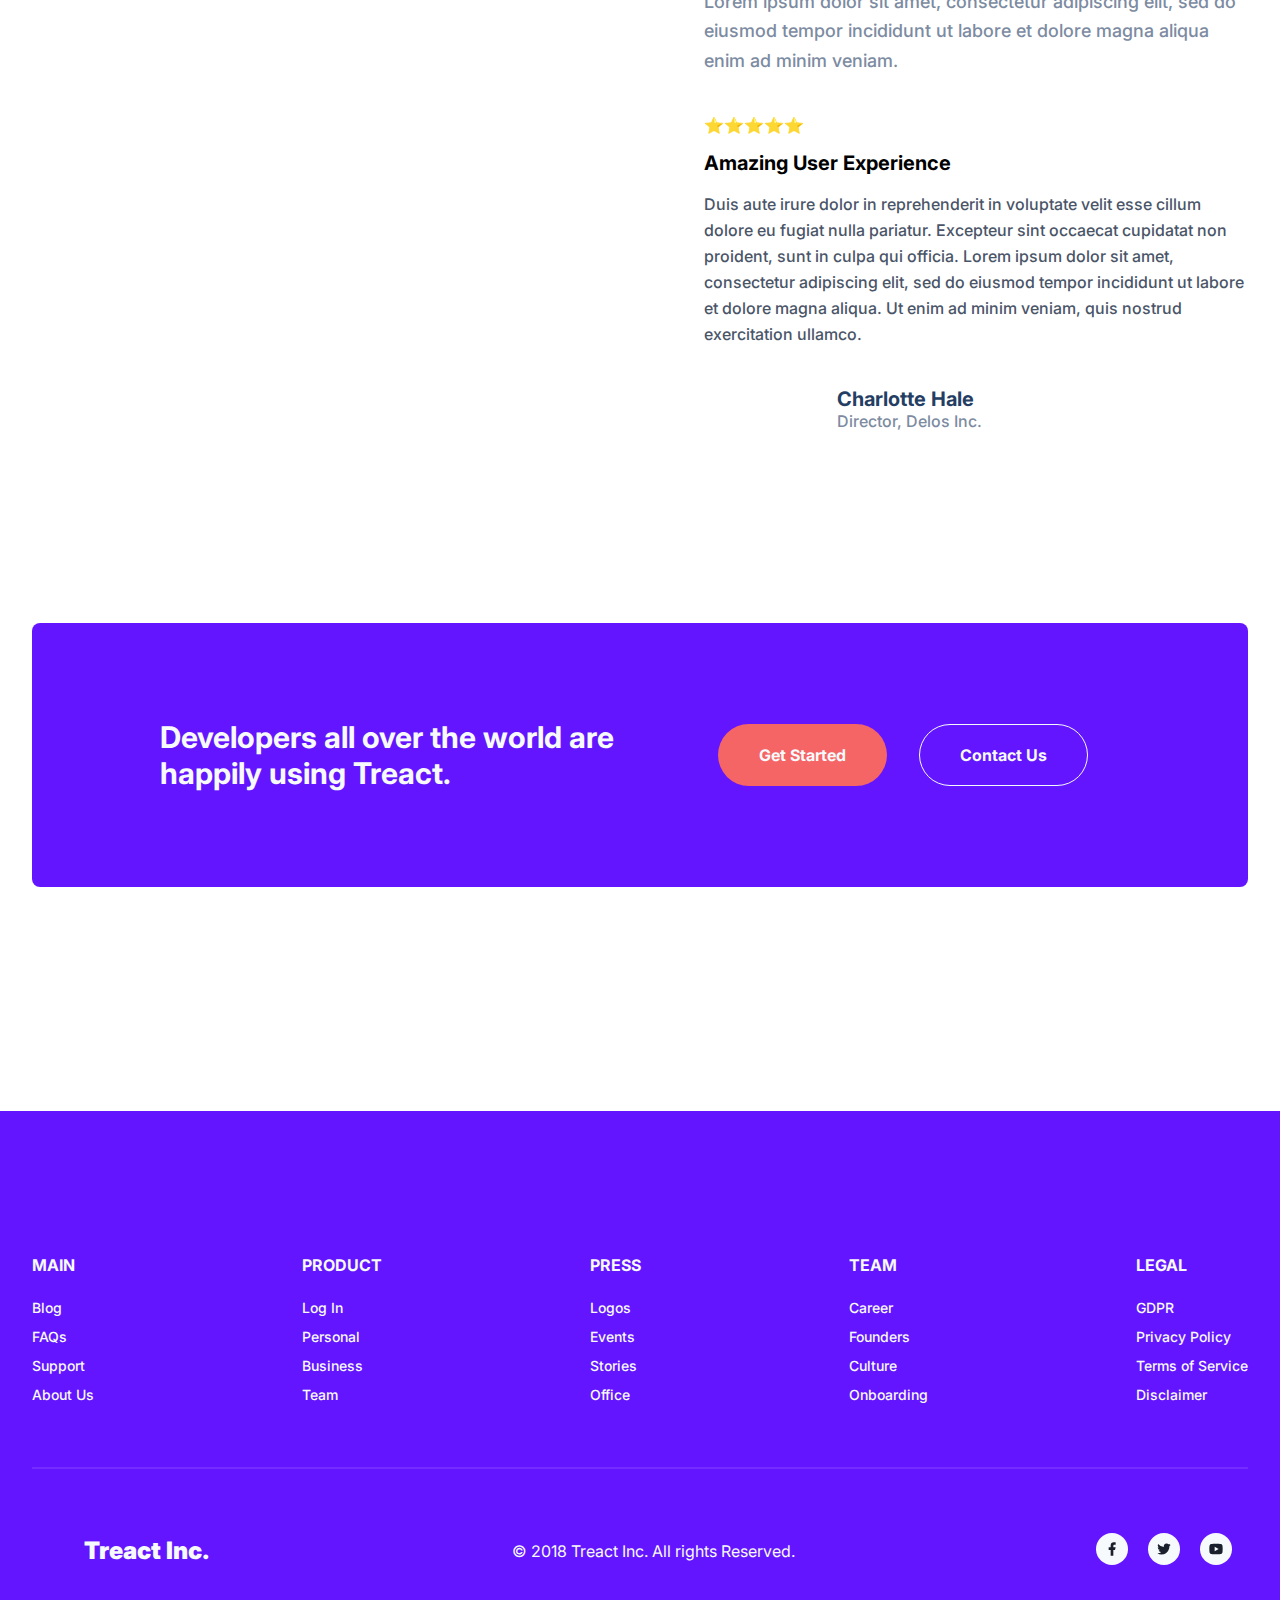
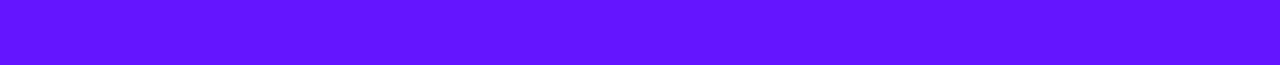
==== commit af60f22f: "Added a mobile navbar. Next up is landing from 1024 pixels." ====
--- a/src/index.html
+++ b/src/index.html
@@ -5,6 +5,10 @@
     <meta http-equiv="X-UA-Compatible" content="IE=edge" />
     <meta name="viewport" content="width=device-width, initial-scale=1.0" />
     <title>Mock React Site</title>
+    <script
+      src="https://kit.fontawesome.com/46139afb7e.js"
+      crossorigin="anonymous"
+    ></script>
     <link rel="stylesheet" href="styles.css" />
   </head>
   <body>
@@ -25,25 +29,37 @@
               >
             </div>
             <ul class="nav-menu__links">
-              <li><a href="#" class="nav-menu__link">About</a></li>
-              <li><a href="#" class="nav-menu__link">Blog</a></li>
-              <li><a href="#" class="nav-menu__link">Pricing</a></li>
-              <li><a href="#" class="nav-menu__link">Contact Us</a></li>
-              <li>
+              <li class="nav-menu">
+                <a href="#" class="nav-menu__link">About</a>
+              </li>
+              <li class="nav-menu">
+                <a href="#" class="nav-menu__link">Blog</a>
+              </li>
+              <li class="nav-menu">
+                <a href="#" class="nav-menu__link">Pricing</a>
+              </li>
+              <li class="nav-menu">
+                <a href="#" class="nav-menu__link">Contact Us</a>
+              </li>
+              <li class="nav-menu">
                 <a href="#" class="nav-menu__link nav__link--secondary"
                   >Login</a
                 >
               </li>
-              <li>
+              <li class="nav-menu">
                 <a href="#" class="nav-menu__link nav__link--primary"
                   >Sign Up</a
                 >
               </li>
             </ul>
+
+            <div class="burger_menu_icon">
+              <i class="fa-solid fa-bars"></i>
+            </div>
           </div>
         </nav>
 
-        <section class="landing row">
+        <section id="landing" class="landing row">
           <div class="landing__CTA">
             <h1 class="landing__CTA--title title">
               Beautiful React Templates
@@ -658,4 +674,5 @@
       </div>
     </footer>
   </body>
+  <script src="/src/script.js"></script>
 </html>
--- a/src/styles.css
+++ b/src/styles.css
@@ -105,6 +105,7 @@
 }
 
 .nav__container {
+  position: relative;
   width: 100%;
   max-width: 1280px;
   margin: 0 auto;
@@ -173,6 +174,10 @@
   background-color: #5011cc;
 }
 
+.burger_menu_icon {
+  display: none;
+}
+
 /* ------------ landing section ----------- */
 .landing {
   padding: 96px 0;
@@ -183,6 +188,7 @@
   width: 40%;
   display: flex;
   flex-direction: column;
+  text-align: left;
 }
 
 .landing__CTA--title {
@@ -192,7 +198,7 @@
 }
 
 .landing__CTA--para {
-  margin: 2rem 0;
+  margin: 2rem auto;
   font-size: 1rem;
   line-height: inherit;
   color: #243e63;
@@ -367,6 +373,9 @@
 
 .quality__illustration {
   width: 50%;
+  display: flex;
+  align-items: center;
+  flex-shrink: 0;
 }
 
 .quality__illustration--img {
@@ -379,7 +388,6 @@
   width: 100%;
   display: flex;
   flex-direction: row;
-  flex-wrap: wrap;
 }
 
 .steps__illustration {
@@ -519,7 +527,15 @@
 /* --------------- Pricing ----------- */
 
 .pricing__text--wrapper {
+  display: flex;
+  flex-direction: column;
+  align-items: center;
+  width: 100%;
+}
+
+.pricing__text--para {
   text-align: center;
+  max-width: 36rem;
 }
 
 .pricing__plans--wrapper {
@@ -527,7 +543,9 @@
   width: 100%;
   display: flex;
   justify-content: space-between;
-  flex-wrap: wrap;
+  flex-direction: row;
+  align-items: stretch;
+  position: relative;
 }
 
 .pricing__plan {
@@ -889,19 +907,126 @@
   cursor: pointer;
   border-radius: 9999px;
 }
+
 /* ----------- responsive -------- media ---------- */
-@media (max-width: 576px) {
+
+@media (max-width: 1195px) {
+  .landing__CTA--title {
+    font-size: 2.25rem;
+  }
+
+  .landing__CTA--form {
+    margin-left: 0;
+    margin-right: 0;
+  }
+
+  .landing__CTA--form-email {
+    padding-right: 12rem;
+  }
+
+  .landing__CTA--form-submit {
+    margin-right: 1.75rem;
+  }
+
+  /* Pricing Plans */
+  .pricing__plan--features {
+    margin-left: -2rem;
+    margin-right: -2rem;
+  }
+}
+
+/*--------------*/
+
+@media (max-width: 1095px) {
+  .landing__CTA--form-email {
+    padding-right: 11rem;
+  }
+
+  .landing__CTA--form-submit {
+    margin-right: 0.75rem;
+  }
+}
+
+/*--------------*/
+
+@media (max-width: 1024px) {
+  .nav-menu__links {
+    position: absolute;
+    top: 0;
+    left: auto;
+    right: -105%;
+    flex-direction: column;
+    align-items: center;
+    width: 100%;
+    background-color: #fff;
+    border-radius: 10px;
+    border: solid 2px rgb(226, 232, 240);
+    padding: 2rem;
+    z-index: 999;
+    transition: all 500ms ease-in-out;
+  }
+
+  .nav-menu__links.active {
+    right: 0;
+  }
+
+  .nav-menu__links .nav-menu {
+    margin: 1rem auto;
+    padding-bottom: 0.25rem;
+  }
+
+  .nav-menu__link {
+    font-size: 1.125rem;
+    margin: 1rem 0;
+  }
+
+  .burger_menu_icon {
+    display: block;
+    z-index: 999;
+    margin: 1rem;
+    font-size: 1.5rem;
+    cursor: pointer;
+    background-color: #fff;
+    border: none;
+  }
+
+  .burger-menu-icon:active:hover:focus {
+    color: #6415ff;
+  }
+
+  .landing__CTA--form-email {
+    padding-right: 10rem;
+  }
+
+  .landing__CTA--form-submit {
+    margin-right: 0.3rem;
+  }
+}
+
+
+
+
+
+
+
+
+
+
+
+
+
+
+
+
+/*             Desktops               */
+@media (max-width: 960px) {
   /* Generic */
-  .container {
-    padding: 80px 0;
-  }
 
   .subTitle {
     text-align: center;
   }
 
   .title {
-    font-size: 1.875rem;
     text-align: center;
   }
 
@@ -919,9 +1044,65 @@
     text-align: center;
   }
 
-  /* Navbar */
-  .nav-menu__links {
-    display: none;
+
+
+}
+
+
+
+
+
+
+
+
+
+
+
+
+
+
+
+
+
+
+
+
+
+
+
+
+
+/*             Tablet               */
+@media (max-width: 768px) {
+}
+/*             Phone               */
+@media (max-width: 576px) {
+  /* Generic */
+  .container {
+    padding: 80px 0;
+  }
+
+  .subTitle {
+    text-align: center;
+  }
+
+  .title {
+    font-size: 1.875rem;
+    text-align: center;
+  }
+
+  .para {
+    text-align: center;
+    width: 100%;
+    font-size: 0.875rem;
+    margin-top: 1rem;
+    font-weight: 500;
+    line-height: 1.625;
+    color: rgb(124 139 161);
+  }
+
+  .learn-more__button {
+    text-align: center;
   }
 
   /* landing */
@@ -990,6 +1171,13 @@
   }
 
   /* steps  */
+
+  .steps-section__wrapper {
+    width: 100%;
+    display: flex;
+    flex-direction: column;
+  }
+
   .steps__illustration {
     width: 100%;
   }
@@ -1046,9 +1234,15 @@
   }
 
   /* pricing */
+  .pricing__plans--wrapper {
+    justify-content: center;
+    flex-wrap: wrap;
+  }
+
   .pricing__plan {
     margin-top: 4rem;
     margin-right: auto;
+    margin-left: auto;
   }
 
   /* Testimony */
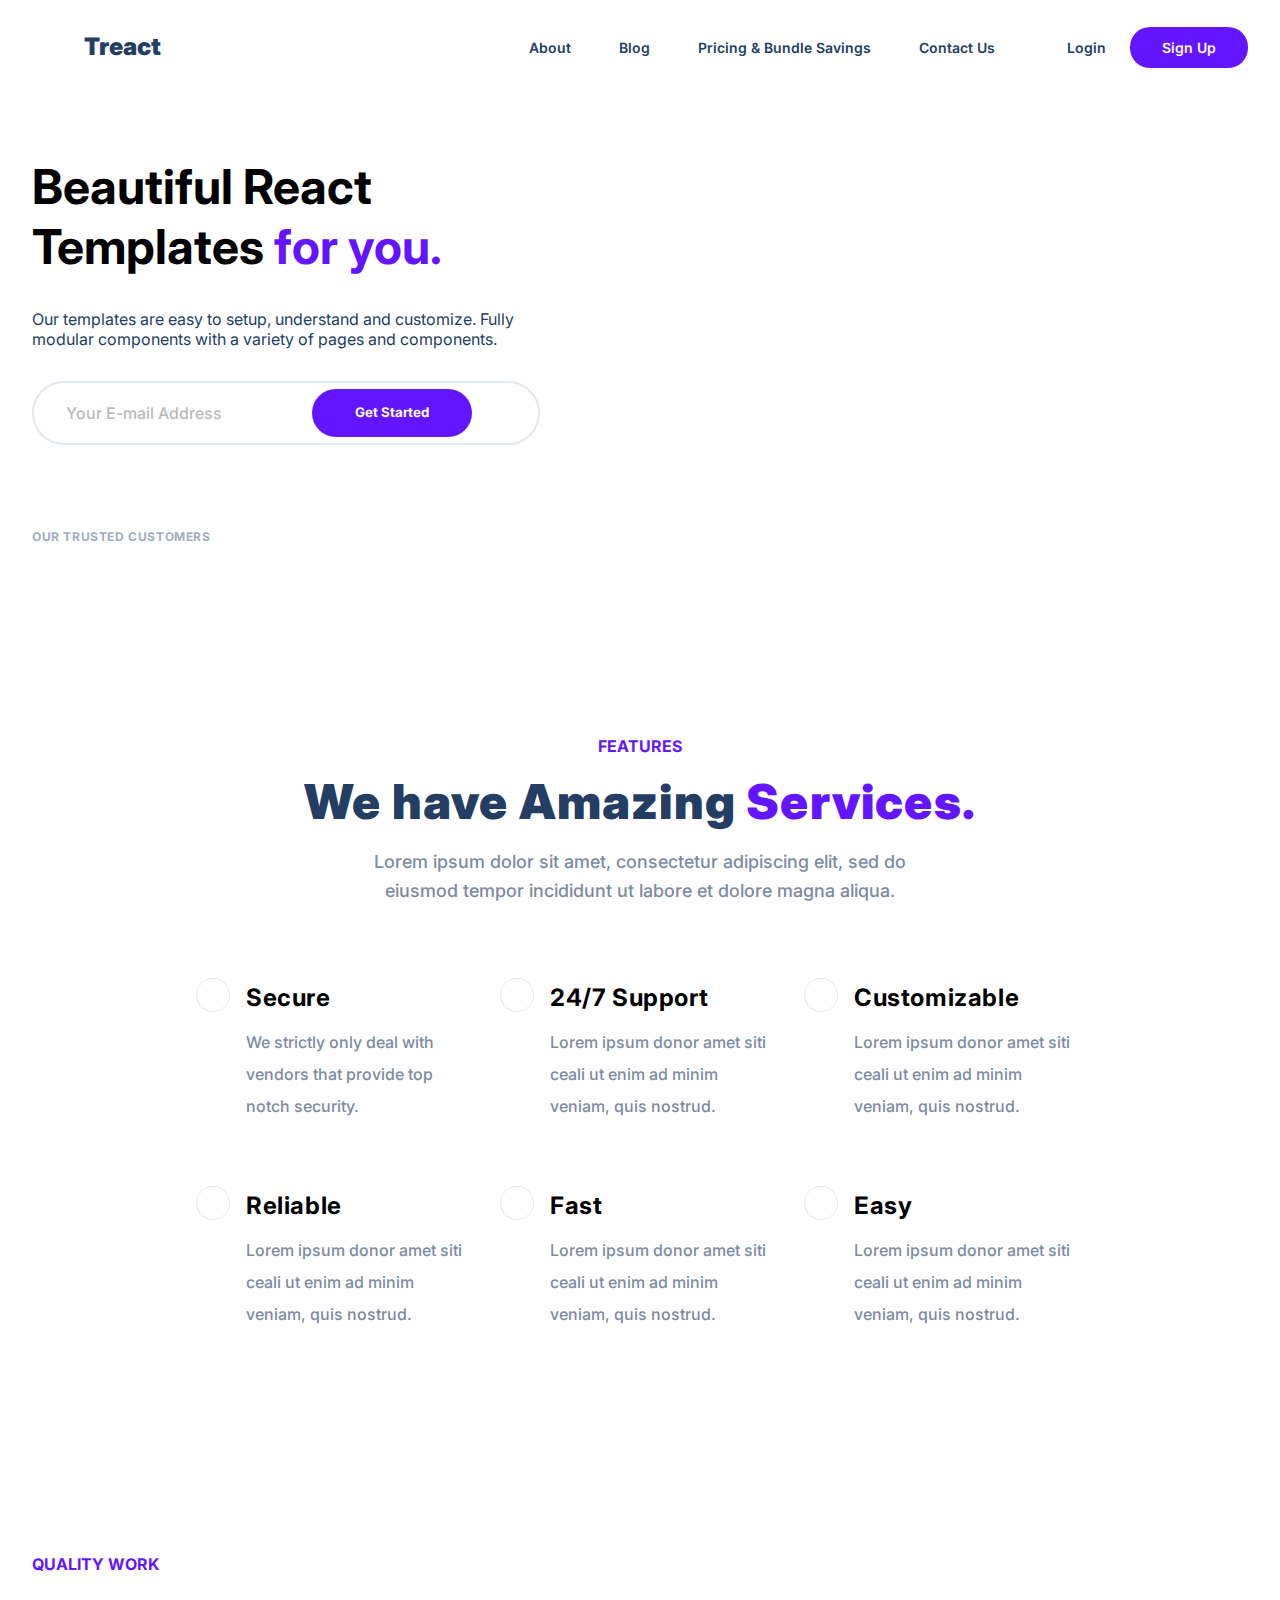
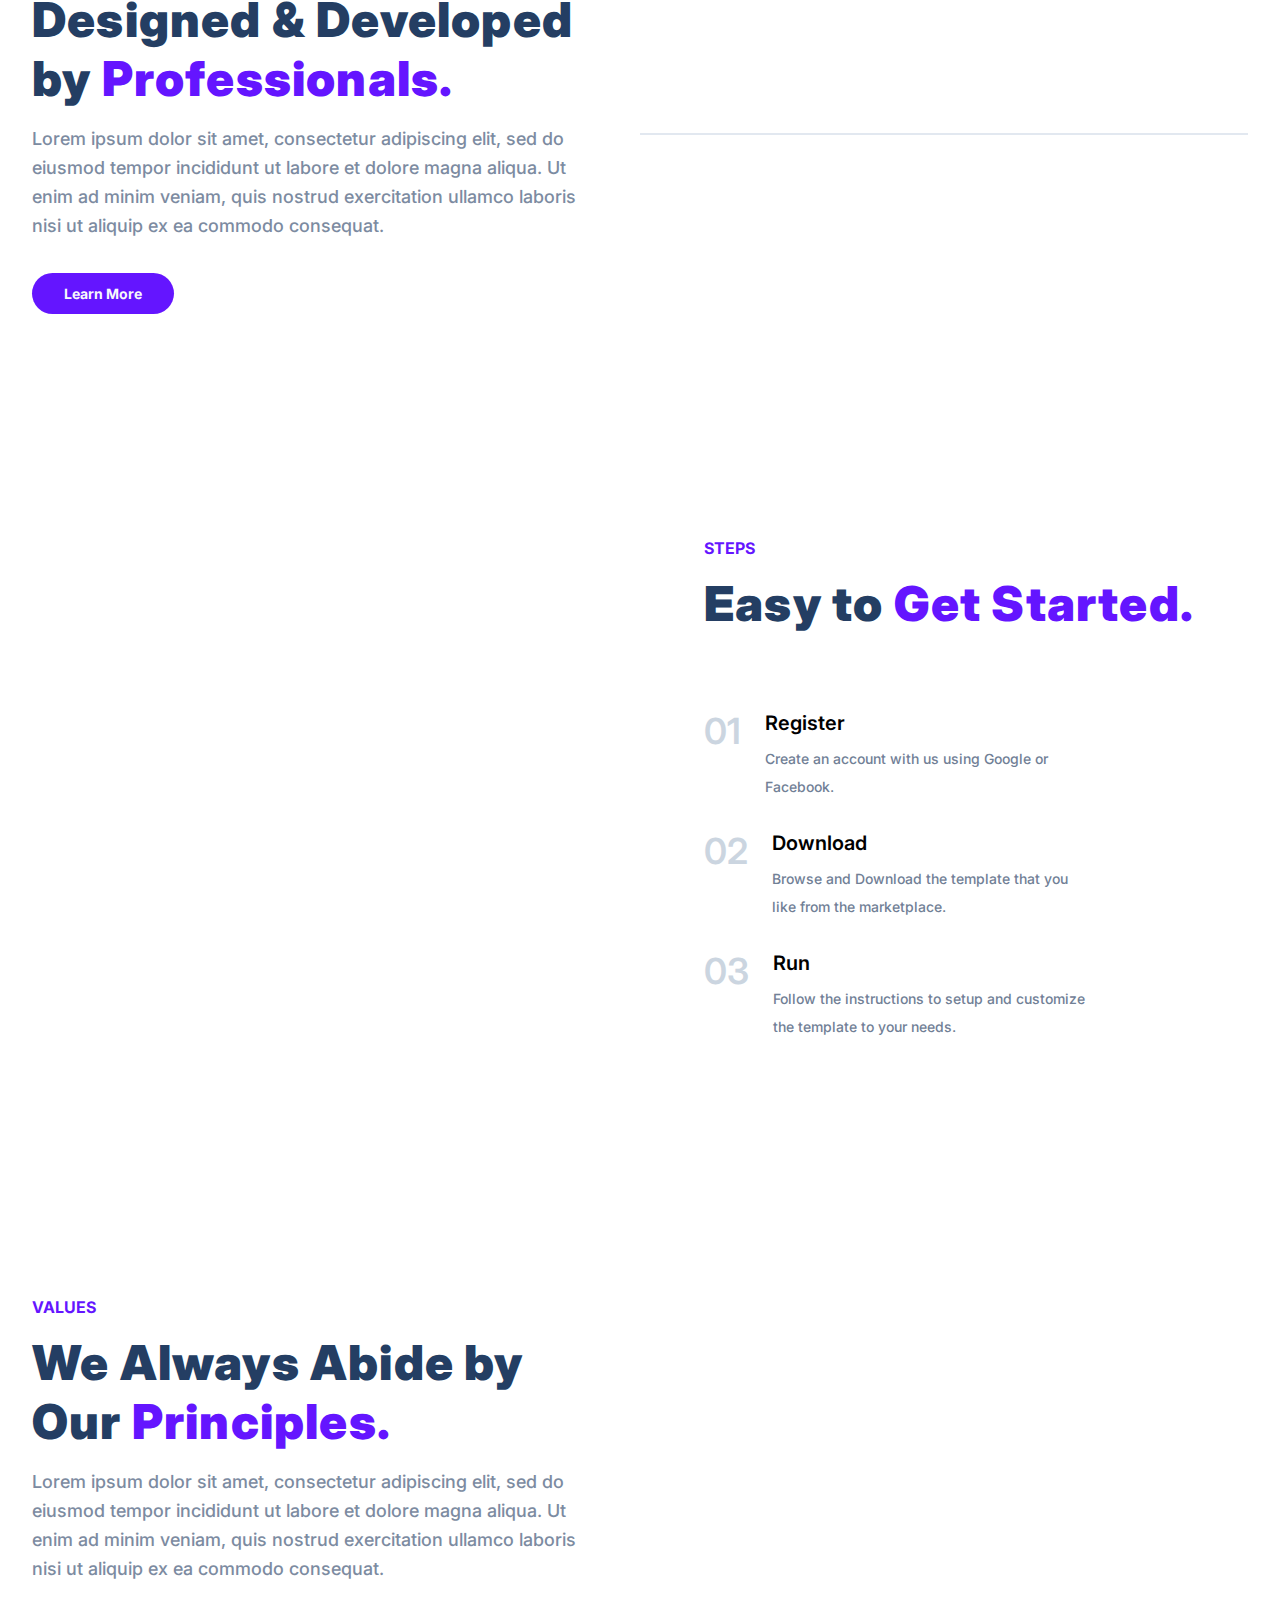
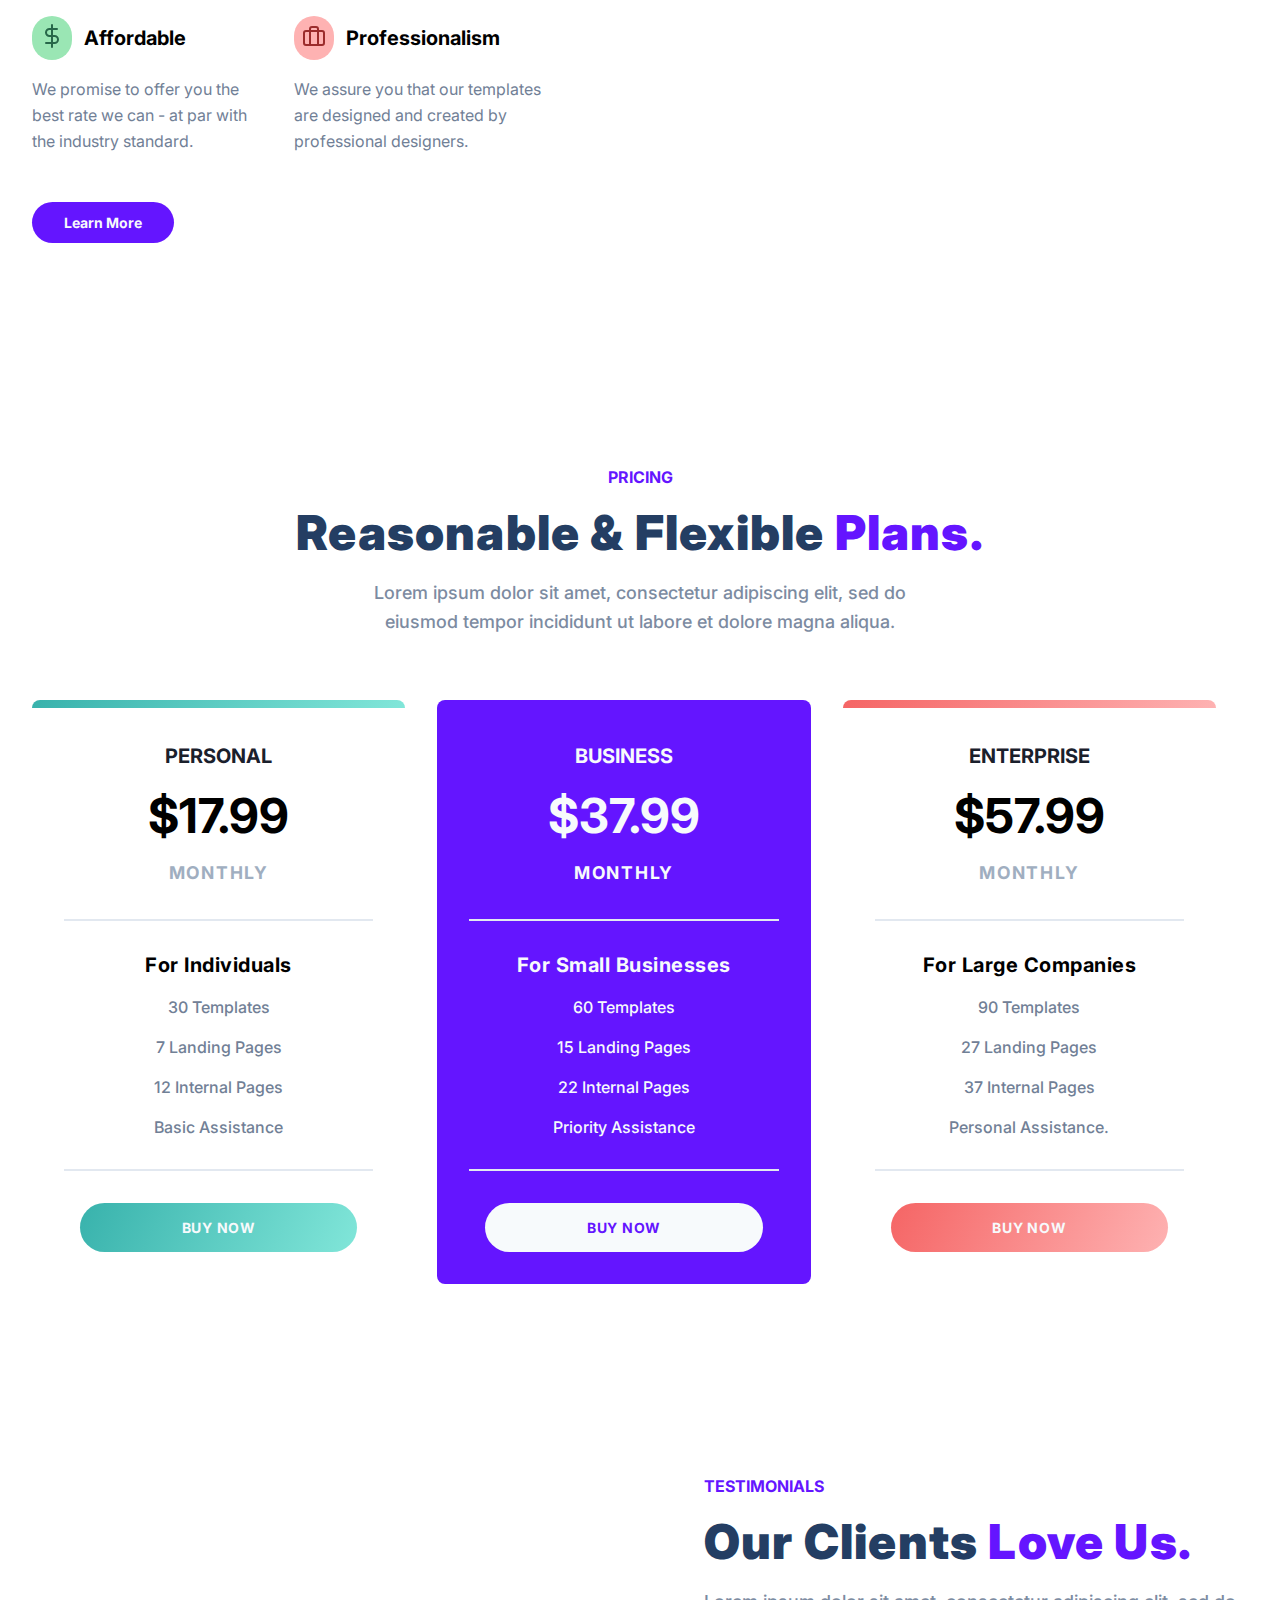
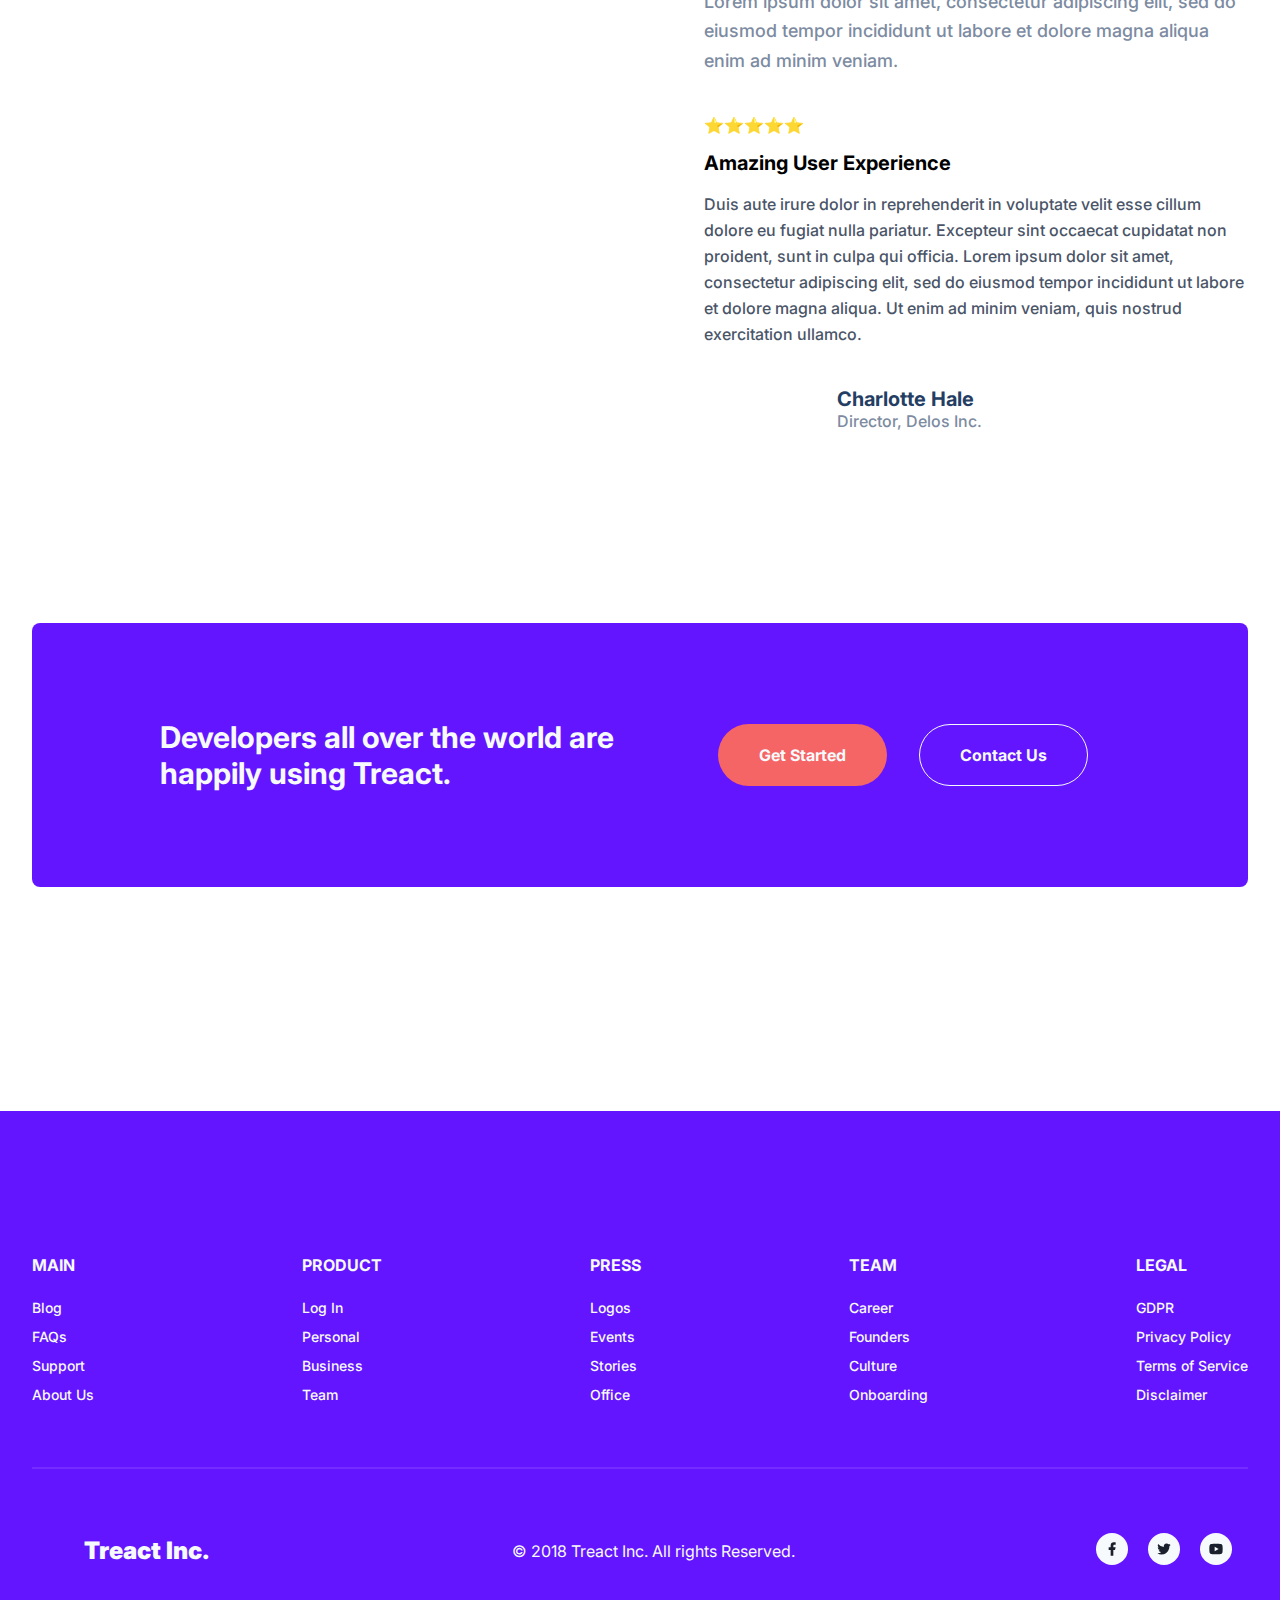
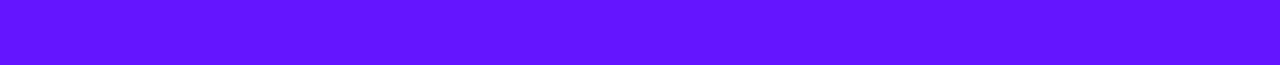
==== commit b641cc2b: "Update index.html" ====
--- a/src/index.html
+++ b/src/index.html
@@ -36,7 +36,9 @@
                 <a href="#" class="nav-menu__link">Blog</a>
               </li>
               <li class="nav-menu">
-                <a href="#" class="nav-menu__link">Pricing</a>
+                <a href="#" class="nav-menu__link">Pricing & Bundle Savings
+                  
+                </a>
               </li>
               <li class="nav-menu">
                 <a href="#" class="nav-menu__link">Contact Us</a>
@@ -45,6 +47,7 @@
                 <a href="#" class="nav-menu__link nav__link--secondary"
                   >Login</a
                 >
+
               </li>
               <li class="nav-menu">
                 <a href="#" class="nav-menu__link nav__link--primary"
@@ -61,7 +64,7 @@
 
         <section id="landing" class="landing row">
           <div class="landing__CTA">
-            <h1 class="landing__CTA--title title">
+            <h1 class="landing__CTA--title">
               Beautiful React Templates
               <span class="theme-purple">for you.</span>
             </h1>
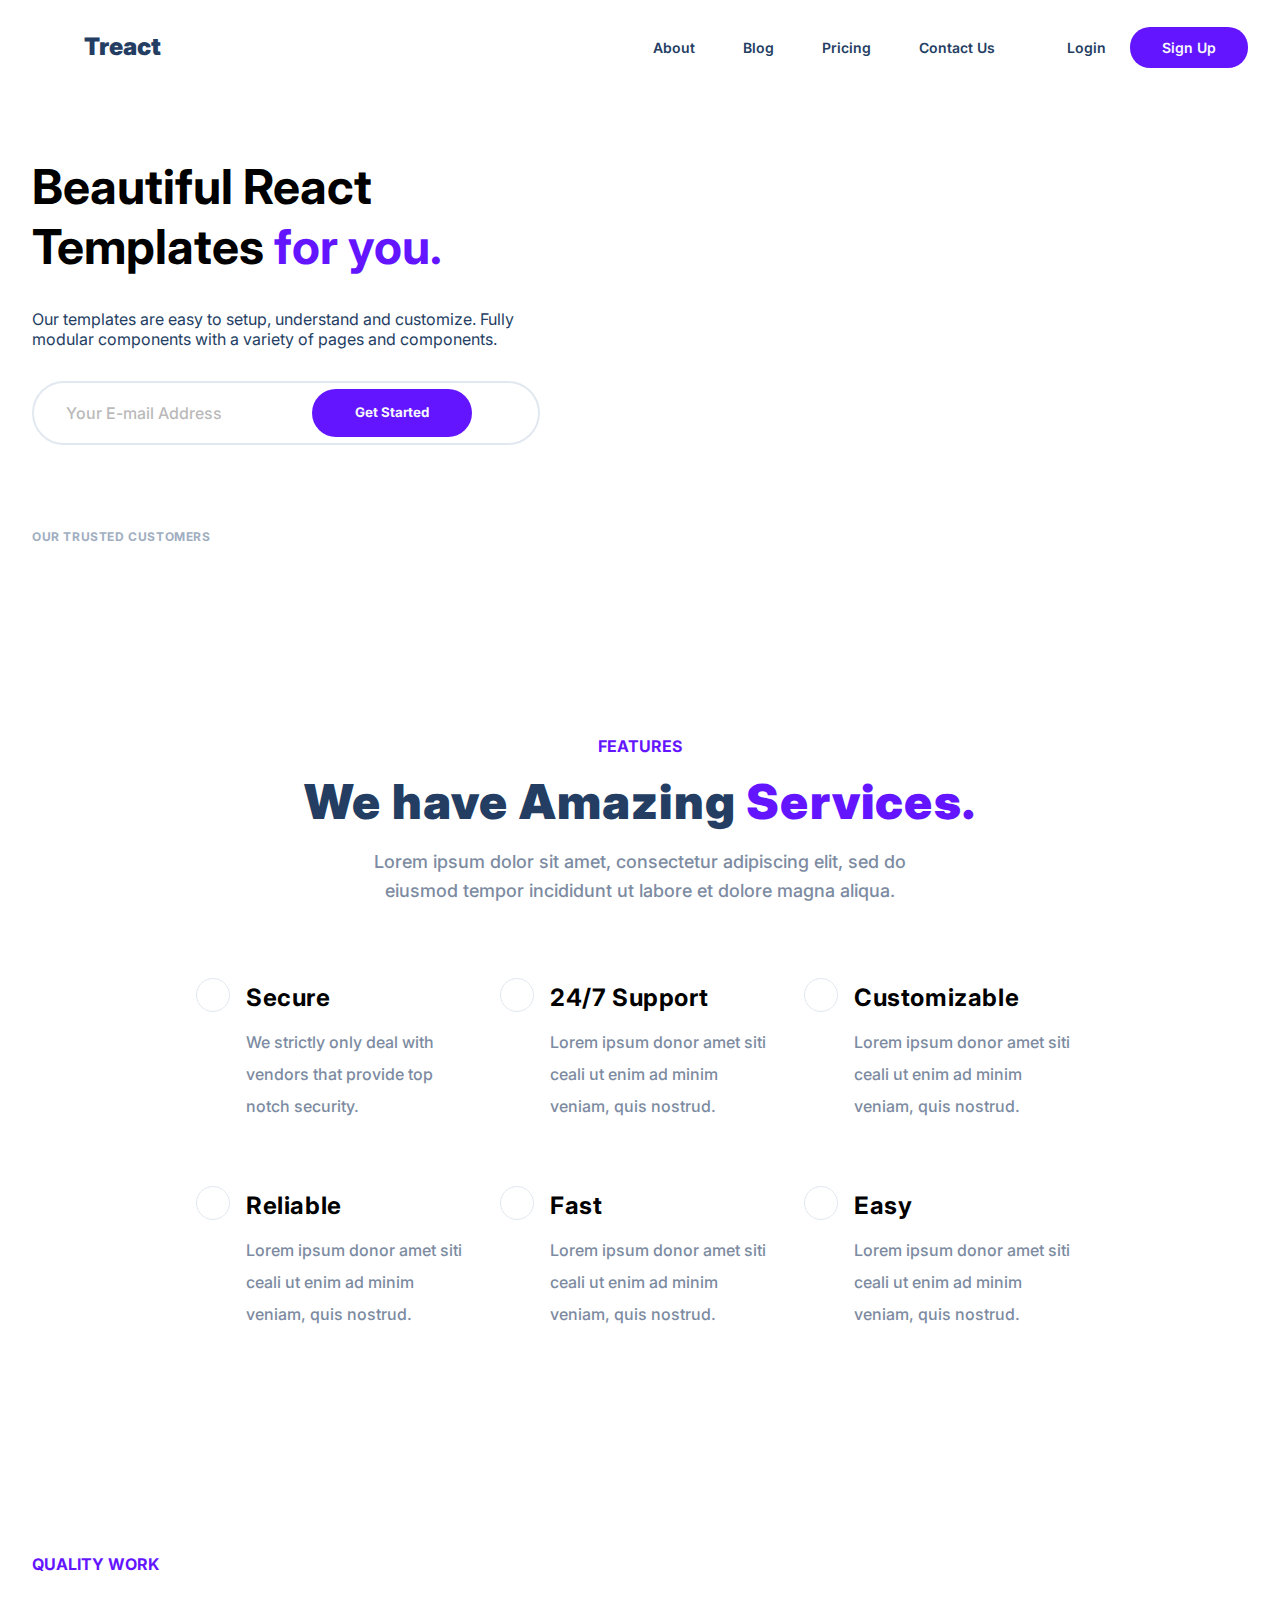
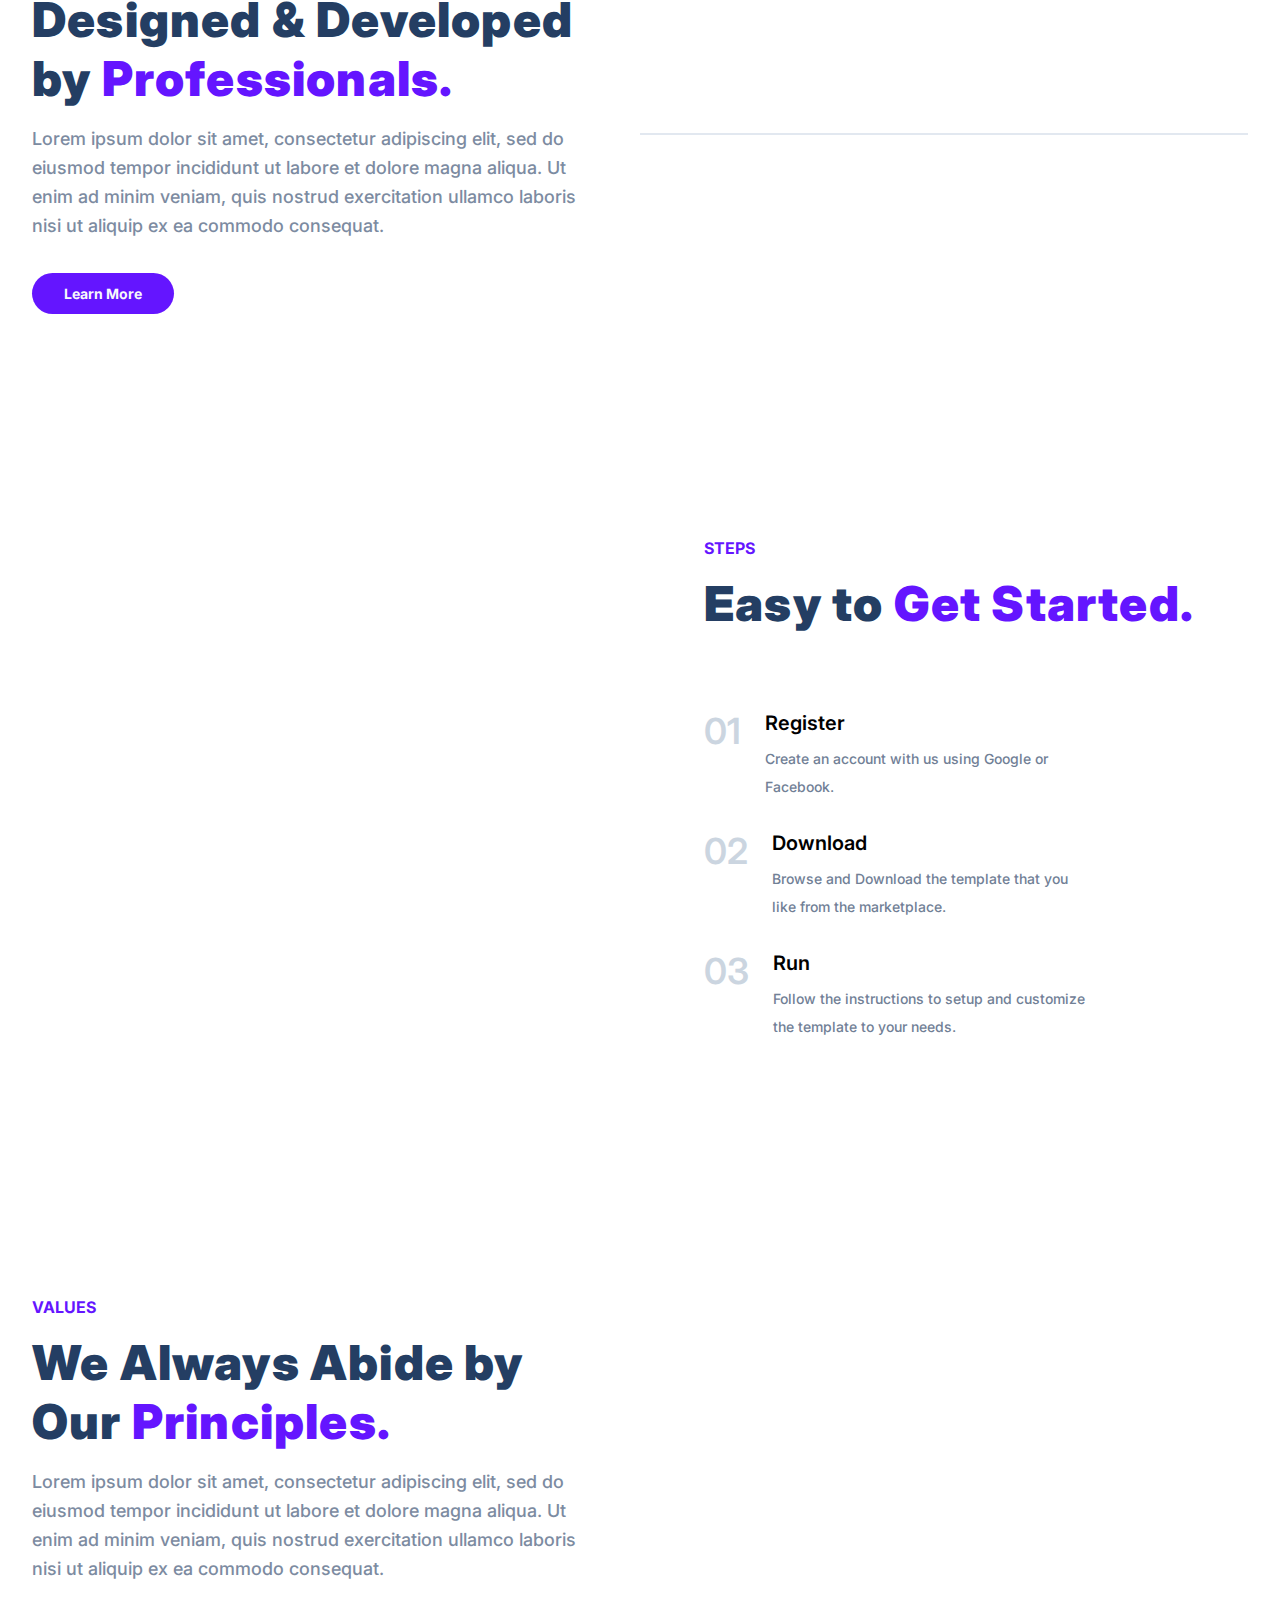
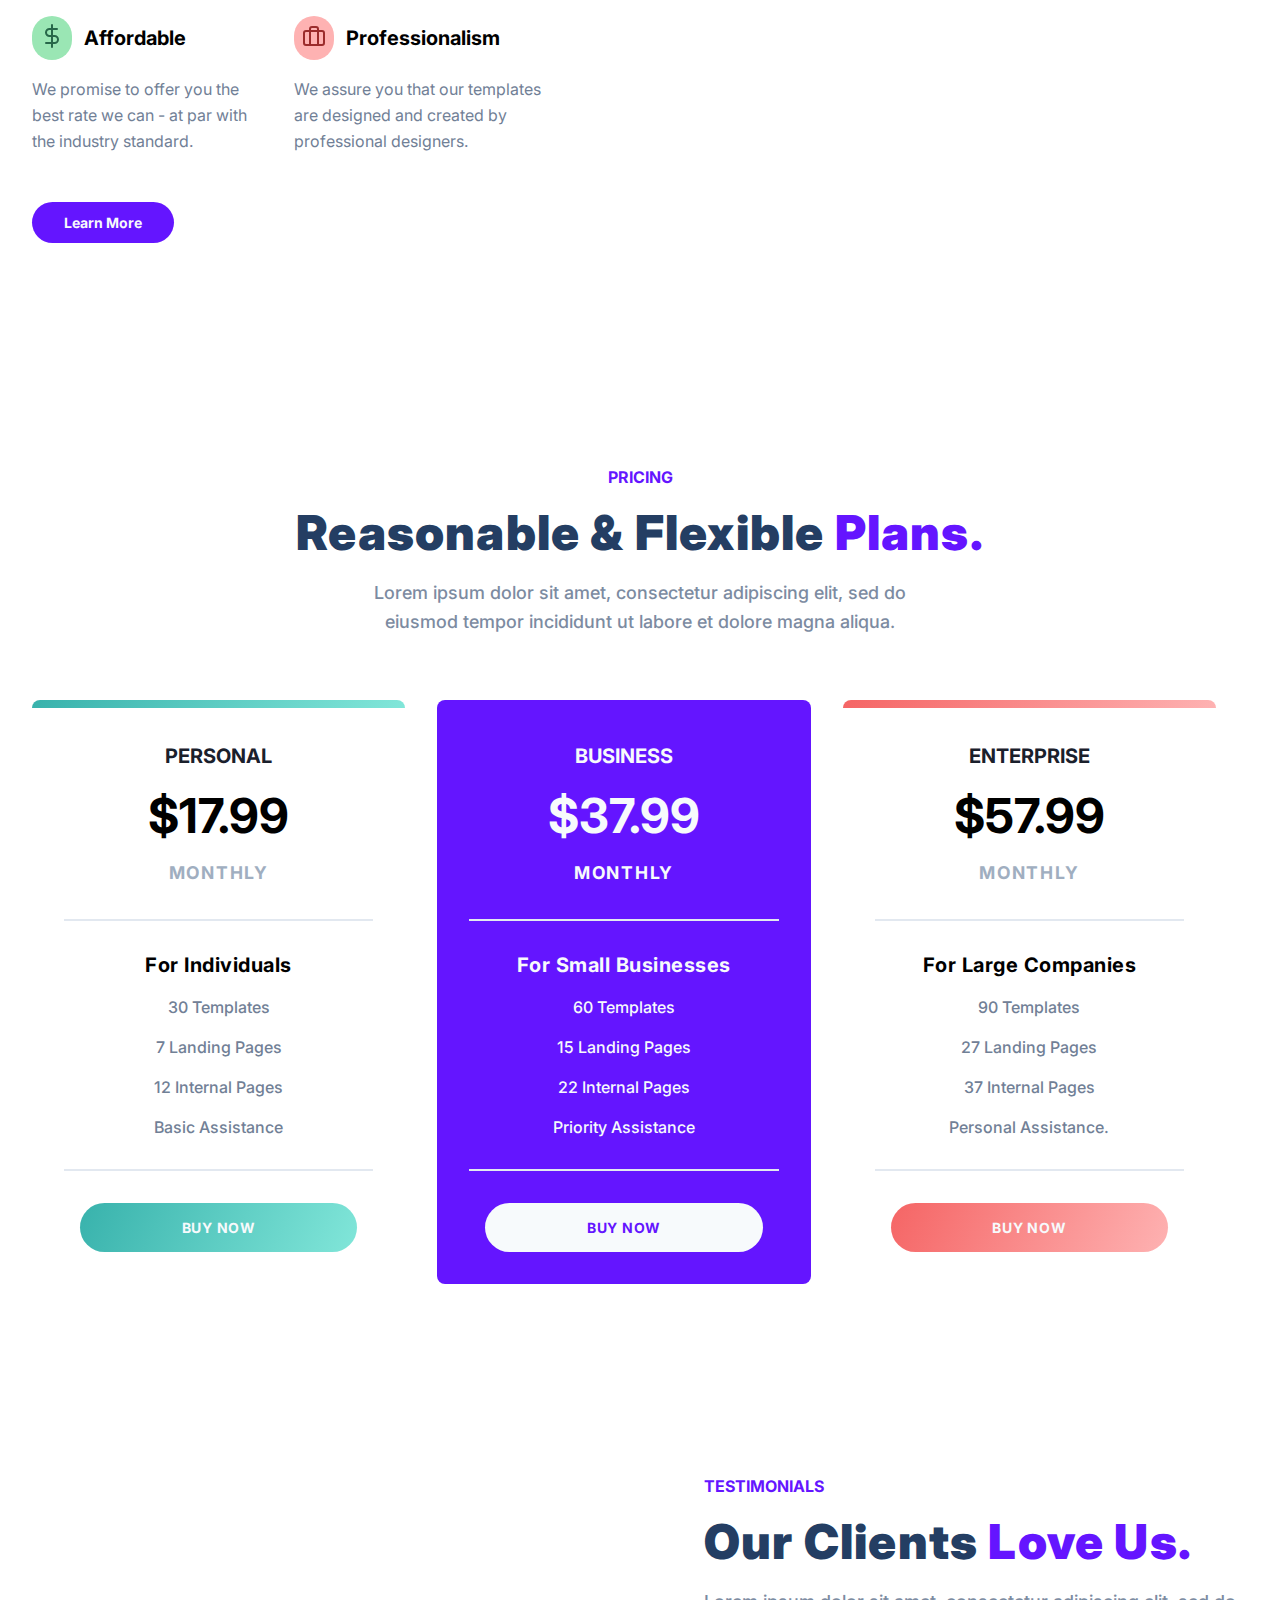
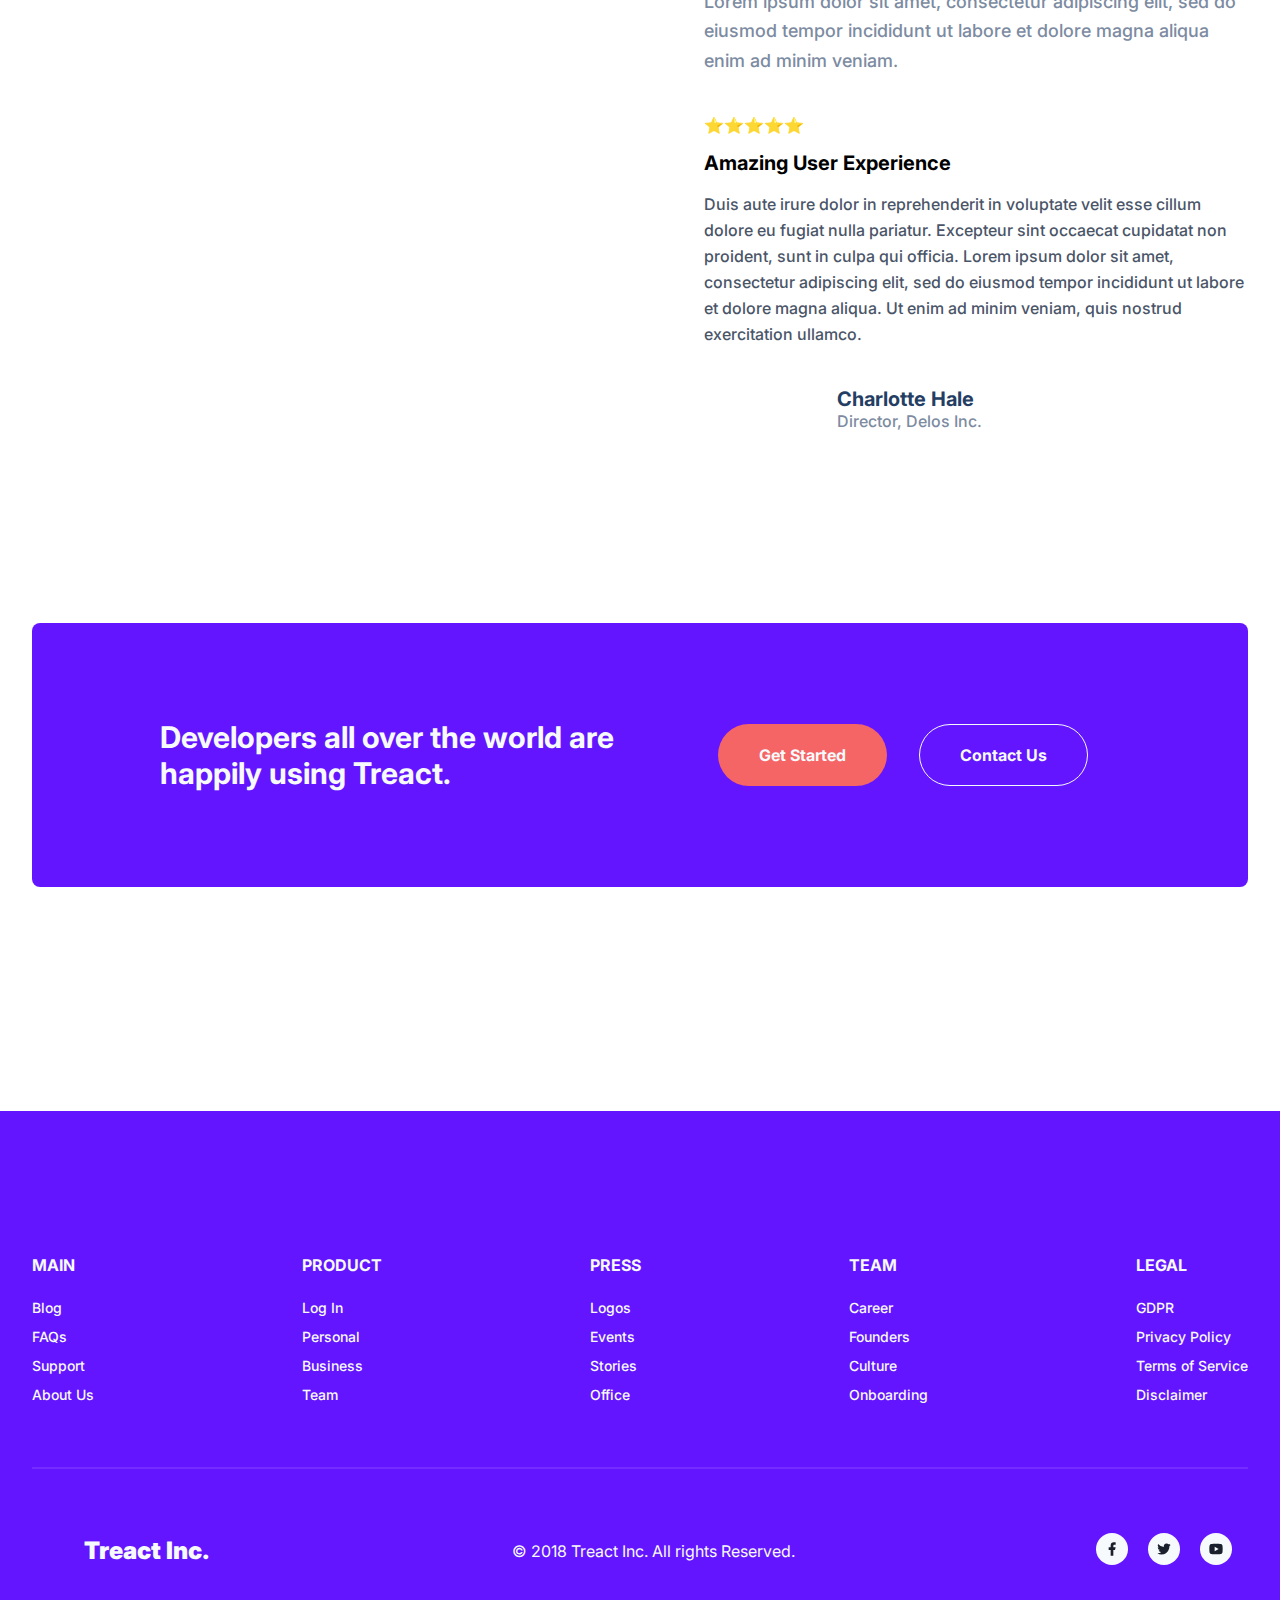
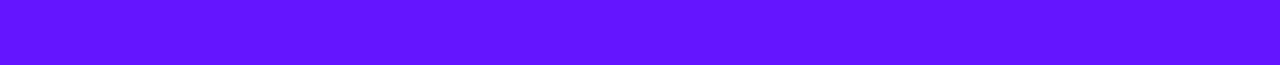
==== commit 840a7bca: "Update index.html" ====
--- a/src/index.html
+++ b/src/index.html
@@ -36,9 +36,7 @@
                 <a href="#" class="nav-menu__link">Blog</a>
               </li>
               <li class="nav-menu">
-                <a href="#" class="nav-menu__link">Pricing & Bundle Savings
-                  
-                </a>
+                <a href="#" class="nav-menu__link">Pricing </a>
               </li>
               <li class="nav-menu">
                 <a href="#" class="nav-menu__link">Contact Us</a>
@@ -47,7 +45,6 @@
                 <a href="#" class="nav-menu__link nav__link--secondary"
                   >Login</a
                 >
-
               </li>
               <li class="nav-menu">
                 <a href="#" class="nav-menu__link nav__link--primary"
